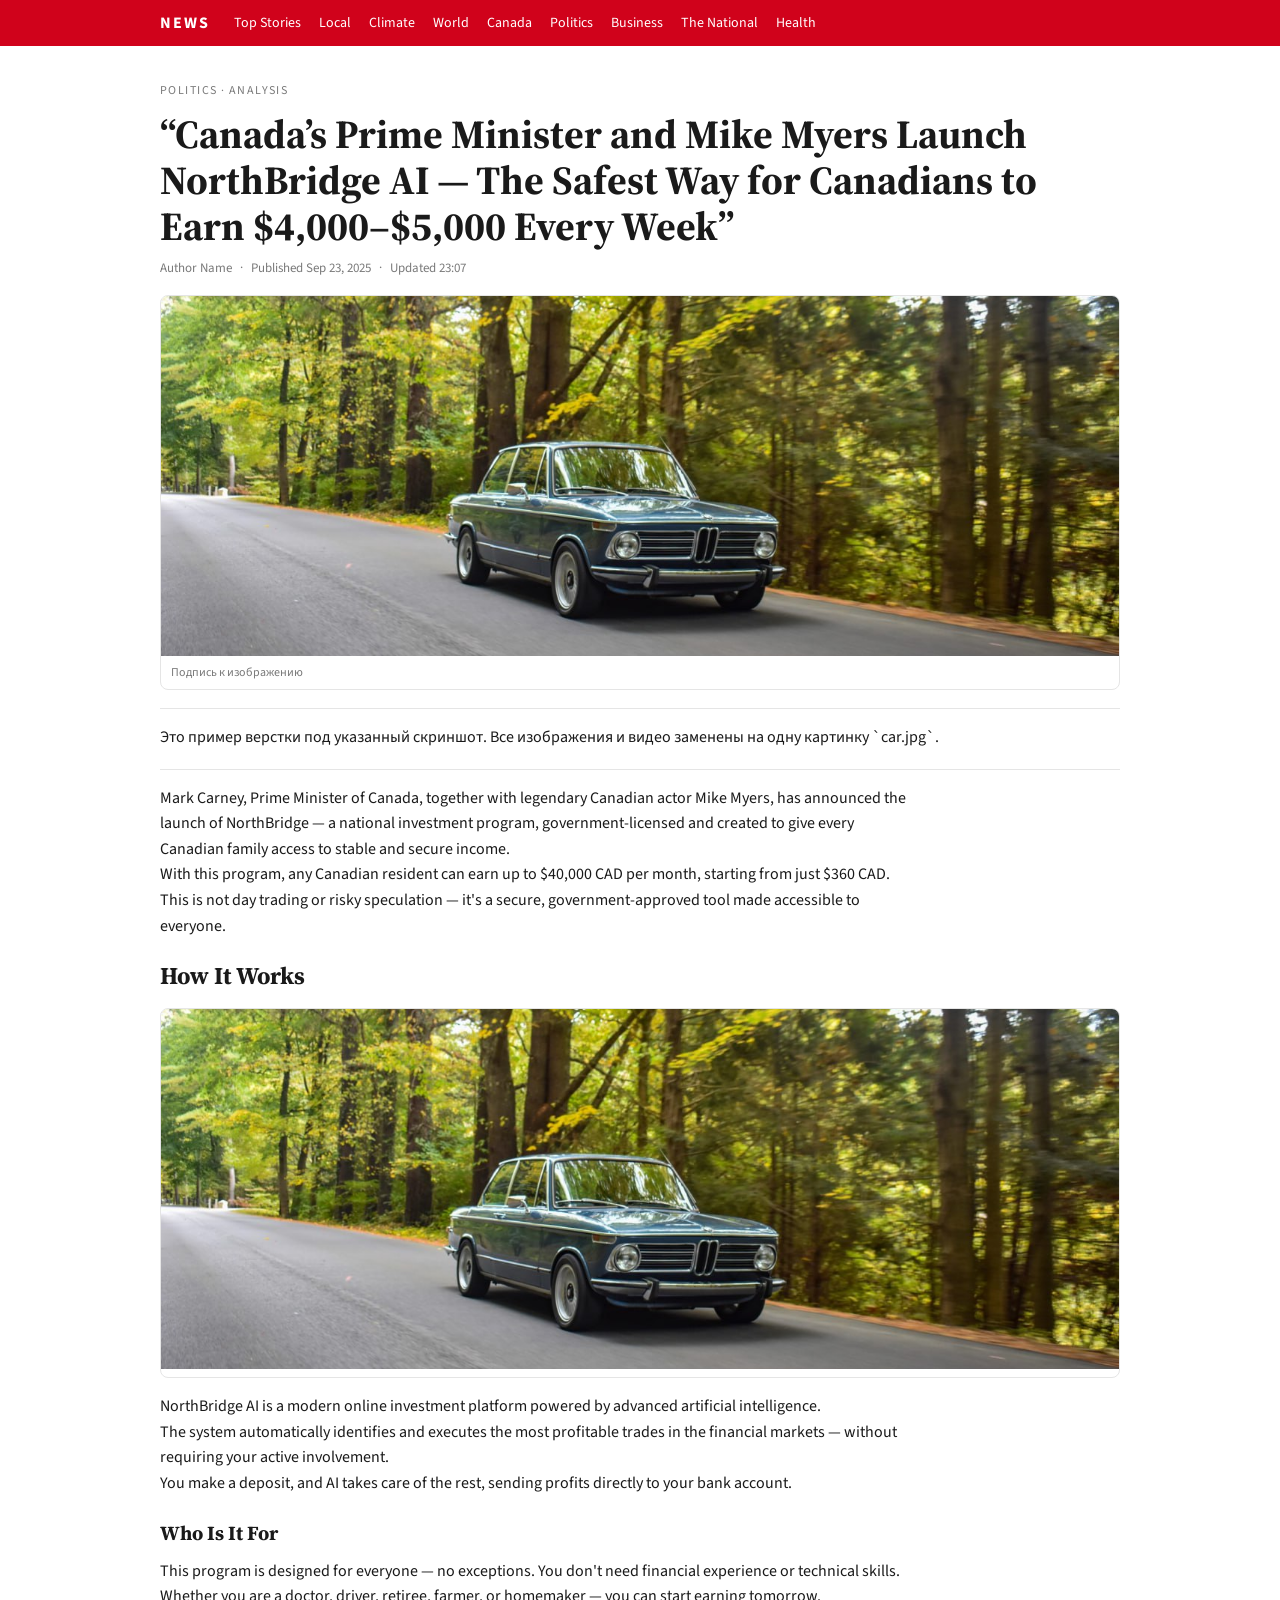
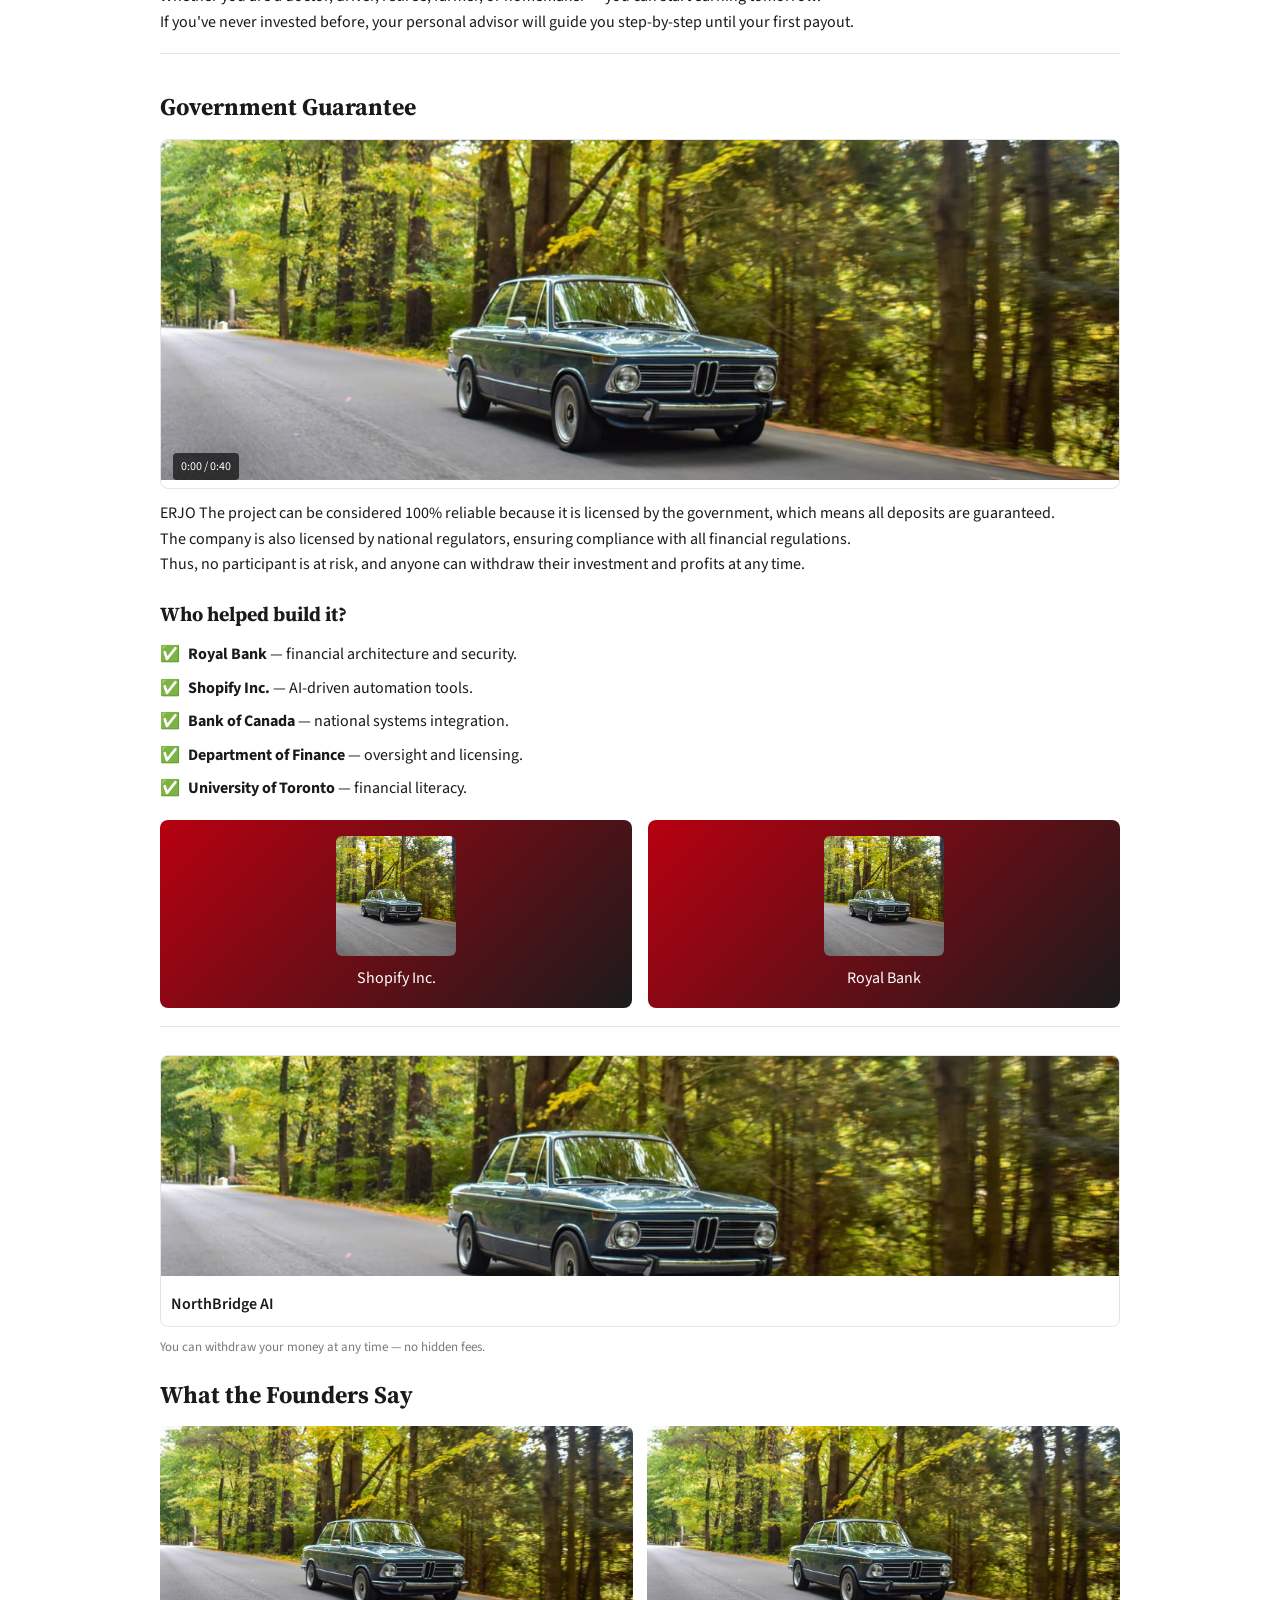
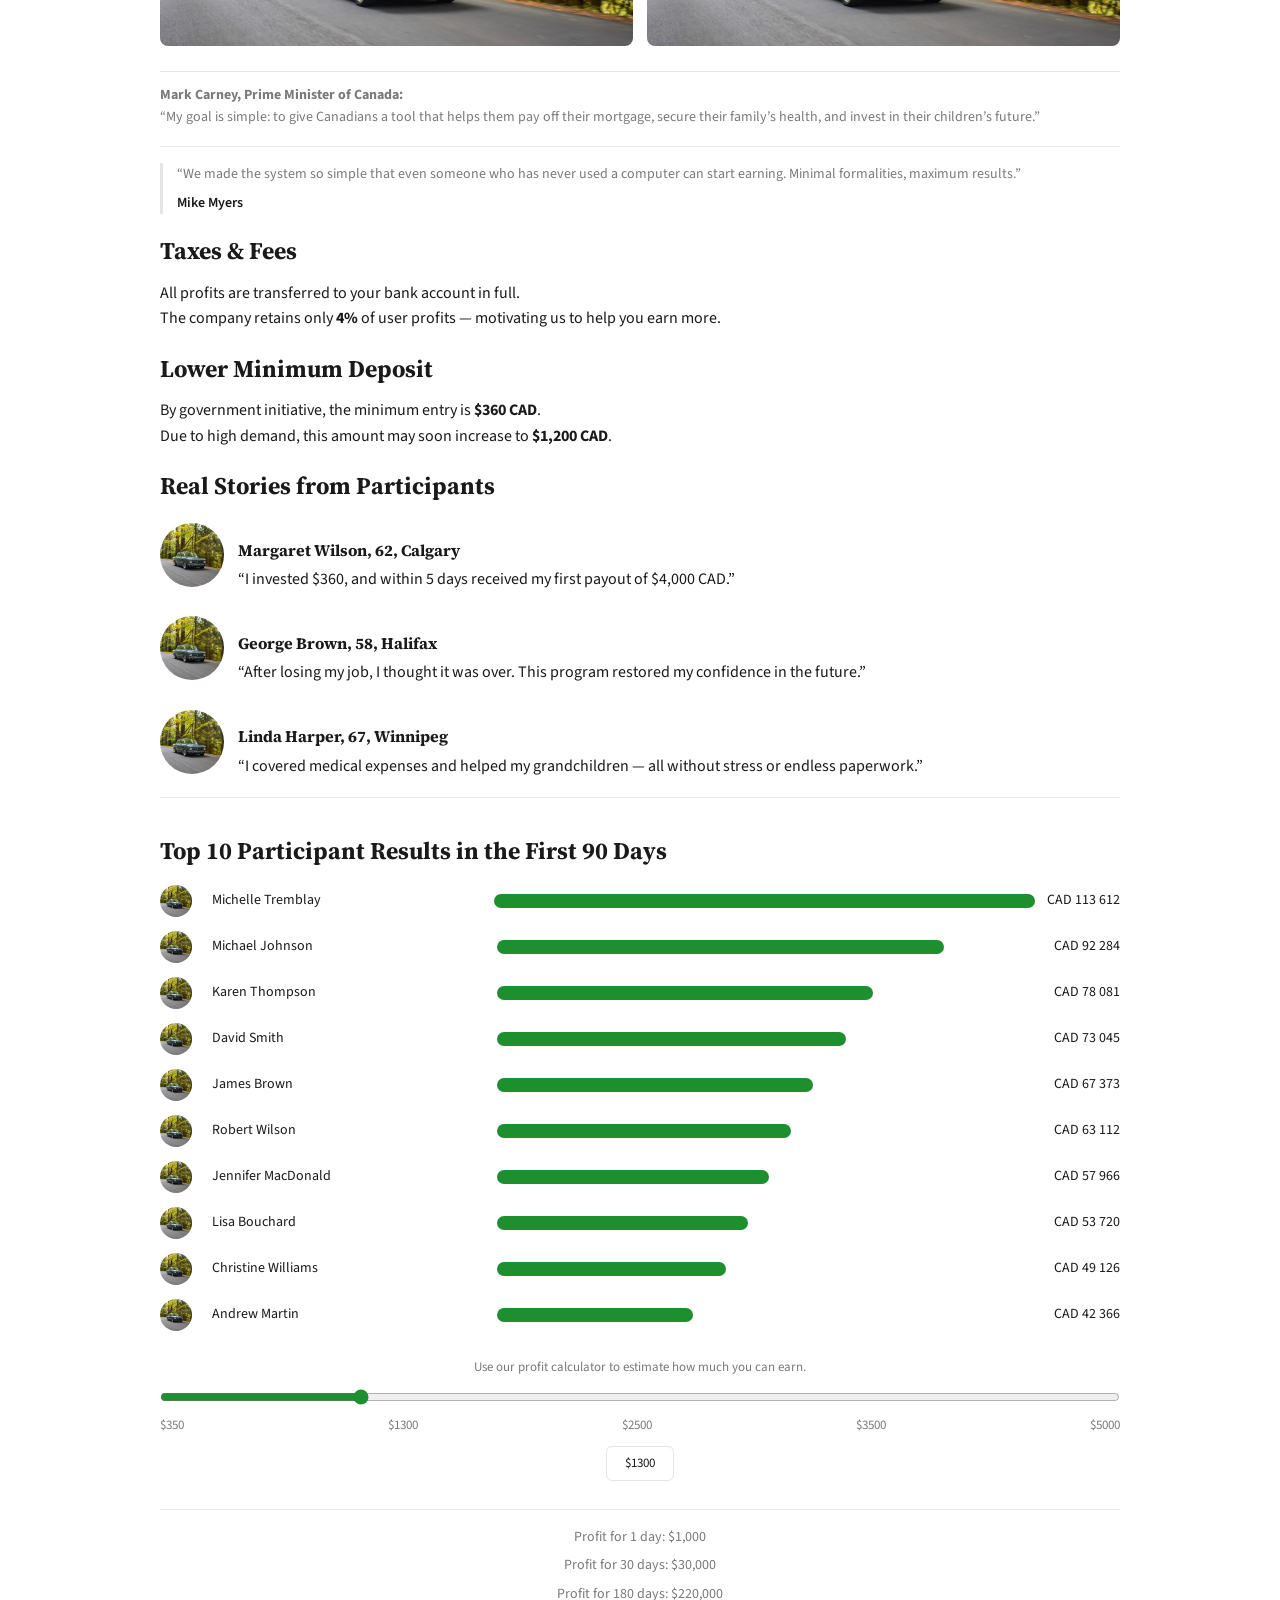
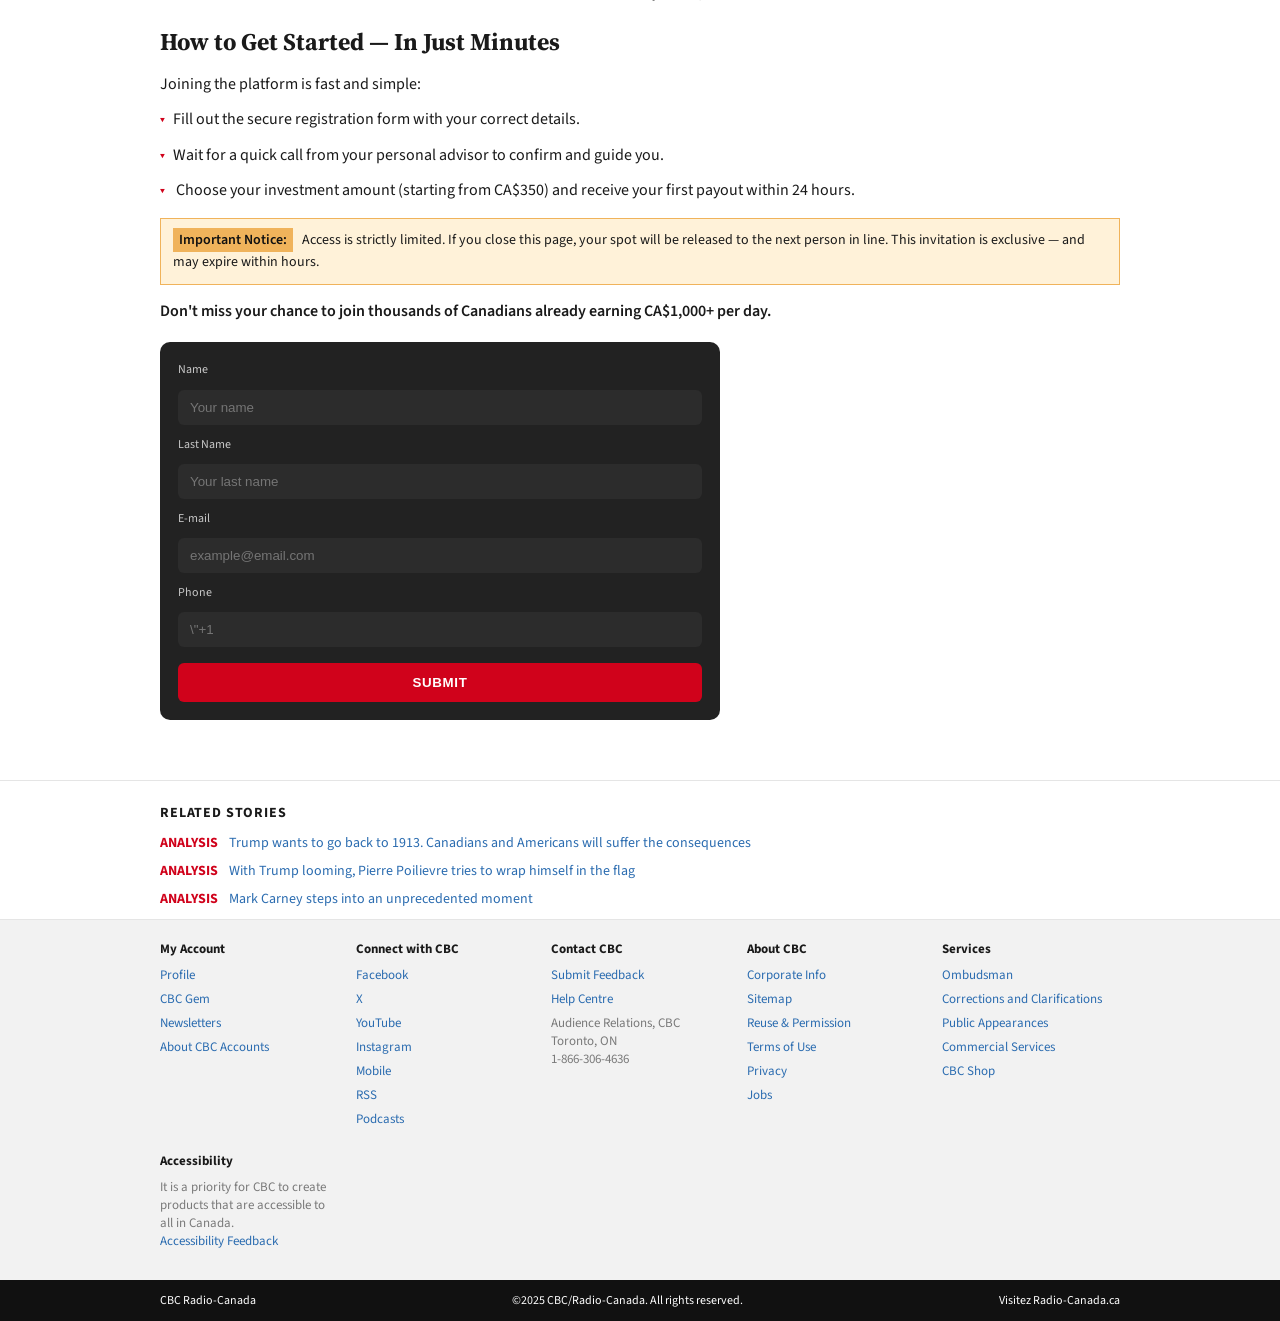
==== index.html @ 90968b88 "asdf" ====
<!doctype html>
<html lang="ru">
  <head>
    <meta charset="utf-8" />
    <meta name="viewport" content="width=device-width, initial-scale=1" />
    <title>News Layout</title>
    <link rel="preconnect" href="https://fonts.googleapis.com" />
    <link rel="preconnect" href="https://fonts.gstatic.com" crossorigin />
    <link
      href="https://fonts.googleapis.com/css2?family=Source+Sans+3:wght@400;600;700&family=Source+Serif+4:wght@400;600;700&display=swap"
      rel="stylesheet"
    />
    <link rel="stylesheet" href="styles.css" />
  </head>
  <body>
    <header class="topbar">
      <div class="container topbar-inner">
        <div class="logo">NEWS</div>
        <nav class="nav">
          <a href="#">Top Stories</a>
          <a href="#">Local</a>
          <a href="#">Climate</a>
          <a href="#">World</a>
          <a href="#">Canada</a>
          <a href="#">Politics</a>
          <a href="#">Business</a>
          <a href="#">The National</a>
          <a href="#">Health</a>
        </nav>
      </div>
    </header>

    <main class="container article">
      <p class="kicker">Politics · Analysis</p>
      <h1>
        “Canada’s Prime Minister and Mike Myers Launch NorthBridge AI — The Safest
        Way for Canadians to Earn $4,000–$5,000 Every Week”
      </h1>
      <div class="meta">
        <span>Author Name</span>
        <span>·</span>
        <span>Published Sep 23, 2025</span>
        <span>·</span>
        <span>Updated 23:07</span>
      </div>

      <figure class="hero">
        <img src="car.jpg" alt="Car" />
        <figcaption>Подпись к изображению</figcaption>
      </figure>

      <section class="content">
        <p>
          Это пример верстки под указанный скриншот. Все изображения и видео
          заменены на одну картинку `car.jpg`.
        </p>
      </section>

      <section class="content how-it-works">
        <p>
          Mark Carney, Prime Minister of Canada, together with legendary Canadian
          actor Mike Myers, has announced the launch of NorthBridge — a national
          investment program, government-licensed and created to give every
          Canadian family access to stable and secure income.
        </p>
        <p>
          With this program, any Canadian resident can earn up to $40,000 CAD per
          month, starting from just $360 CAD.
        </p>
        <p>
          This is not day trading or risky speculation — it's a secure,
          government-approved tool made accessible to everyone.
        </p>

        <h2>How It Works</h2>
        <figure class="how-figure">
          <img src="car.jpg" alt="Car" />
        </figure>
        <p>
          NorthBridge AI is a modern online investment platform powered by
          advanced artificial intelligence.
        </p>
        <p>
          The system automatically identifies and executes the most profitable
          trades in the financial markets — without requiring your active
          involvement.
        </p>
        <p>
          You make a deposit, and AI takes care of the rest, sending profits
          directly to your bank account.
        </p>

        <h3>Who Is It For</h3>
        <p>
          This program is designed for everyone — no exceptions. You don't need
          financial experience or technical skills.
        </p>
        <p>
          Whether you are a doctor, driver, retiree, farmer, or homemaker — you
          can start earning tomorrow.
        </p>
        <p>
          If you've never invested before, your personal advisor will guide you
          step-by-step until your first payout.
        </p>
      </section>

      <section class="content guarantee">
        <h2>Government Guarantee</h2>
        <figure class="video-still">
          <img src="car.jpg" alt="Car" />
          <div class="video-ui">
            <span>0:00 / 0:40</span>
          </div>
        </figure>
        <p>
          ERJO
          The project can be considered 100% reliable because it is licensed by
          the government, which means all deposits are guaranteed.
        </p>
        <p>
          The company is also licensed by national regulators, ensuring
          compliance with all financial regulations.
        </p>
        <p>
          Thus, no participant is at risk, and anyone can withdraw their
          investment and profits at any time.
        </p>

        <h3>Who helped build it?</h3>
        <ul class="checkmarks">
          <li><strong>Royal Bank</strong> — financial architecture and security.</li>
          <li><strong>Shopify Inc.</strong> — AI-driven automation tools.</li>
          <li><strong>Bank of Canada</strong> — national systems integration.</li>
          <li><strong>Department of Finance</strong> — oversight and licensing.</li>
          <li><strong>University of Toronto</strong> — financial literacy.</li>
        </ul>

        <div class="logo-grid">
          <div class="logo-card">
            <img src="car.jpg" alt="Logo" />
            <span>Shopify Inc.</span>
          </div>
          <div class="logo-card">
            <img src="car.jpg" alt="Logo" />
            <span>Royal Bank</span>
          </div>
        </div>
      </section>

      <section class="content founders">
        <figure class="banner">
          <img src="car.jpg" alt="Banner" />
          <figcaption>NorthBridge AI</figcaption>
        </figure>
        <p class="fine-print">You can withdraw your money at any time — no hidden fees.</p>

        <h2>What the Founders Say</h2>
        <div class="founder-grid">
          <div class="founder-card">
            <img src="car.jpg" alt="Founder" />
          </div>
          <div class="founder-card">
            <img src="car.jpg" alt="Founder" />
          </div>
        </div>
        <div class="quote">
          <p><strong>Mark Carney, Prime Minister of Canada:</strong></p>
          <p>
            “My goal is simple: to give Canadians a tool that helps them pay off
            their mortgage, secure their family’s health, and invest in their
            children’s future.”
          </p>
        </div>
      </section>

      <section class="content participants">
        <div class="blockquote">
          <p>
            “We made the system so simple that even someone who has never used a
            computer can start earning. Minimal formalities, maximum results.”
          </p>
          <span>Mike Myers</span>
        </div>

        <h2>Taxes &amp; Fees</h2>
        <p>All profits are transferred to your bank account in full.</p>
        <p>
          The company retains only <strong>4%</strong> of user profits — motivating
          us to help you earn more.
        </p>

        <h2>Lower Minimum Deposit</h2>
        <p>By government initiative, the minimum entry is <strong>$360 CAD</strong>.</p>
        <p>Due to high demand, this amount may soon increase to <strong>$1,200 CAD</strong>.</p>

        <h2>Real Stories from Participants</h2>
        <div class="story-list">
          <article>
            <img src="car.jpg" alt="Participant" />
            <div>
              <h3>Margaret Wilson, 62, Calgary</h3>
              <p>
                “I invested $360, and within 5 days received my first payout of
                $4,000 CAD.”
              </p>
            </div>
          </article>
          <article>
            <img src="car.jpg" alt="Participant" />
            <div>
              <h3>George Brown, 58, Halifax</h3>
              <p>
                “After losing my job, I thought it was over. This program restored
                my confidence in the future.”
              </p>
            </div>
          </article>
          <article>
            <img src="car.jpg" alt="Participant" />
            <div>
              <h3>Linda Harper, 67, Winnipeg</h3>
              <p>
                “I covered medical expenses and helped my grandchildren — all
                without stress or endless paperwork.”
              </p>
            </div>
          </article>
        </div>
      </section>

      <section class="content results-section">
        <h2>Top 10 Participant Results in the First 90 Days</h2>
        <ol class="results-list">
          <li>
            <img src="car.jpg" alt="Participant" />
            <span>Michelle Tremblay</span>
            <span class="bar" style="--w: 100%"></span>
            <span>CAD 113 612</span>
          </li>
          <li>
            <img src="car.jpg" alt="Participant" />
            <span>Michael Johnson</span>
            <span class="bar" style="--w: 82%"></span>
            <span>CAD 92 284</span>
          </li>
          <li>
            <img src="car.jpg" alt="Participant" />
            <span>Karen Thompson</span>
            <span class="bar" style="--w: 69%"></span>
            <span>CAD 78 081</span>
          </li>
          <li>
            <img src="car.jpg" alt="Participant" />
            <span>David Smith</span>
            <span class="bar" style="--w: 64%"></span>
            <span>CAD 73 045</span>
          </li>
          <li>
            <img src="car.jpg" alt="Participant" />
            <span>James Brown</span>
            <span class="bar" style="--w: 58%"></span>
            <span>CAD 67 373</span>
          </li>
          <li>
            <img src="car.jpg" alt="Participant" />
            <span>Robert Wilson</span>
            <span class="bar" style="--w: 54%"></span>
            <span>CAD 63 112</span>
          </li>
          <li>
            <img src="car.jpg" alt="Participant" />
            <span>Jennifer MacDonald</span>
            <span class="bar" style="--w: 50%"></span>
            <span>CAD 57 966</span>
          </li>
          <li>
            <img src="car.jpg" alt="Participant" />
            <span>Lisa Bouchard</span>
            <span class="bar" style="--w: 46%"></span>
            <span>CAD 53 720</span>
          </li>
          <li>
            <img src="car.jpg" alt="Participant" />
            <span>Christine Williams</span>
            <span class="bar" style="--w: 42%"></span>
            <span>CAD 49 126</span>
          </li>
          <li>
            <img src="car.jpg" alt="Participant" />
            <span>Andrew Martin</span>
            <span class="bar" style="--w: 36%"></span>
            <span>CAD 42 366</span>
          </li>
        </ol>

        <div class="calc">
          <p>Use our profit calculator to estimate how much you can earn.</p>
          <input type="range" min="350" max="5000" value="1300" />
          <div class="calc-values">
            <span>$350</span>
            <span>$1300</span>
            <span>$2500</span>
            <span>$3500</span>
            <span>$5000</span>
          </div>
          <div class="calc-box">$1300</div>
        </div>
      </section>

      <section class="content get-started">
        <div class="profit-lines">
          <p>Profit for 1 day: $1,000</p>
          <p>Profit for 30 days: $30,000</p>
          <p>Profit for 180 days: $220,000</p>
        </div>

        <h2>How to Get Started — In Just Minutes</h2>
        <p>Joining the platform is fast and simple:</p>
        <ul class="steps">
          <li>Fill out the secure registration form with your correct details.</li>
          <li>Wait for a quick call from your personal advisor to confirm and guide you.</li>
          <li>
            Choose your investment amount (starting from CA$350) and receive your
            first payout within 24 hours.
          </li>
        </ul>

        <div class="notice-box">
          <span>Important Notice:</span>
          Access is strictly limited. If you close this page, your spot will be
          released to the next person in line. This invitation is exclusive — and
          may expire within hours.
        </div>

        <p class="cta-line">
          Don't miss your chance to join thousands of Canadians already earning
          CA$1,000+ per day.
        </p>

        <div class="form-card-dark">
          <label>Name</label>
          <input type="text" placeholder="Your name" />
          <label>Last Name</label>
          <input type="text" placeholder="Your last name" />
          <label>E-mail</label>
          <input type="email" placeholder="example@email.com" />
          <label>Phone</label>
          <input type="tel" placeholder=\"+1 5062345678\" />
          <button>SUBMIT</button>
        </div>
      </section>
    </main>

    <section class="related">
      <div class="container">
        <h4>RELATED STORIES</h4>
        <ul>
          <li><span>ANALYSIS</span> Trump wants to go back to 1913. Canadians and Americans will suffer the consequences</li>
          <li><span>ANALYSIS</span> With Trump looming, Pierre Poilievre tries to wrap himself in the flag</li>
          <li><span>ANALYSIS</span> Mark Carney steps into an unprecedented moment</li>
        </ul>
      </div>
    </section>

    <footer class="mega-footer">
      <div class="container footer-columns">
        <div>
          <h5>My Account</h5>
          <a href="#">Profile</a>
          <a href="#">CBC Gem</a>
          <a href="#">Newsletters</a>
          <a href="#">About CBC Accounts</a>
        </div>
        <div>
          <h5>Connect with CBC</h5>
          <a href="#">Facebook</a>
          <a href="#">X</a>
          <a href="#">YouTube</a>
          <a href="#">Instagram</a>
          <a href="#">Mobile</a>
          <a href="#">RSS</a>
          <a href="#">Podcasts</a>
        </div>
        <div>
          <h5>Contact CBC</h5>
          <a href="#">Submit Feedback</a>
          <a href="#">Help Centre</a>
          <p>Audience Relations, CBC</p>
          <p>Toronto, ON</p>
          <p>1-866-306-4636</p>
        </div>
        <div>
          <h5>About CBC</h5>
          <a href="#">Corporate Info</a>
          <a href="#">Sitemap</a>
          <a href="#">Reuse & Permission</a>
          <a href="#">Terms of Use</a>
          <a href="#">Privacy</a>
          <a href="#">Jobs</a>
        </div>
        <div>
          <h5>Services</h5>
          <a href="#">Ombudsman</a>
          <a href="#">Corrections and Clarifications</a>
          <a href="#">Public Appearances</a>
          <a href="#">Commercial Services</a>
          <a href="#">CBC Shop</a>
        </div>
        <div>
          <h5>Accessibility</h5>
          <p>It is a priority for CBC to create products that are accessible to all in Canada.</p>
          <a href="#">Accessibility Feedback</a>
        </div>
      </div>
      <div class="footer-bottom">
        <div class="container">
          <span>CBC Radio-Canada</span>
          <span>©2025 CBC/Radio-Canada. All rights reserved.</span>
          <span>Visitez Radio-Canada.ca</span>
        </div>
      </div>
    </footer>
  </body>
</html>
---- styles.css ----
:root {
  --red: #d0021b;
  --ink: #1a1a1a;
  --muted: #7a7a7a;
  --line: #e5e5e5;
}

* {
  box-sizing: border-box;
  margin: 0;
  padding: 0;
}

body {
  font-family: "Source Sans 3", sans-serif;
  color: var(--ink);
  background: #fff;
}

a {
  color: inherit;
  text-decoration: none;
}

.container {
  width: min(960px, 92vw);
  margin: 0 auto;
}

.topbar {
  background: var(--red);
  color: #fff;
  padding: 12px 0;
}

.topbar-inner {
  display: flex;
  align-items: center;
  gap: 24px;
}

.logo {
  font-weight: 700;
  letter-spacing: 0.12em;
}

.nav {
  display: flex;
  gap: 18px;
  flex-wrap: wrap;
  font-size: 14px;
}

.article {
  padding: 36px 0 60px;
}

.kicker {
  font-size: 12px;
  color: var(--muted);
  text-transform: uppercase;
  letter-spacing: 0.12em;
  margin-bottom: 12px;
}

h1 {
  font-family: "Source Serif 4", serif;
  font-size: clamp(26px, 4vw, 40px);
  line-height: 1.15;
  margin-bottom: 10px;
}

.meta {
  color: var(--muted);
  font-size: 13px;
  display: flex;
  gap: 8px;
  flex-wrap: wrap;
  margin-bottom: 18px;
}

.hero {
  border: 1px solid var(--line);
  border-radius: 8px;
  overflow: hidden;
}

.hero img {
  display: block;
  width: 100%;
  height: 360px;
  object-fit: cover;
}

.hero figcaption {
  padding: 8px 10px;
  font-size: 12px;
  color: var(--muted);
}

.content {
  border-top: 1px solid var(--line);
  padding-top: 16px;
  margin-top: 18px;
  line-height: 1.6;
  font-size: 16px;
}

.content h2 {
  font-family: "Source Serif 4", serif;
  font-size: 24px;
  margin: 18px 0 10px;
}

.content h3 {
  font-family: "Source Serif 4", serif;
  font-size: 20px;
  margin: 20px 0 10px;
}

.how-it-works p {
  max-width: 760px;
}

.how-figure {
  margin: 12px 0 16px;
  border: 1px solid var(--line);
  border-radius: 8px;
  overflow: hidden;
}

.how-figure img {
  width: 100%;
  height: 360px;
  object-fit: cover;
}

.video-still {
  position: relative;
  margin: 12px 0 12px;
  border: 1px solid var(--line);
  border-radius: 8px;
  overflow: hidden;
}

.video-still img {
  width: 100%;
  height: 340px;
  object-fit: cover;
}

.video-ui {
  position: absolute;
  left: 12px;
  bottom: 8px;
  background: rgba(0, 0, 0, 0.65);
  color: #fff;
  font-size: 12px;
  padding: 4px 8px;
  border-radius: 4px;
}

.checkmarks {
  list-style: none;
  margin-top: 12px;
  display: grid;
  gap: 8px;
}

.checkmarks li::before {
  content: "✅";
  margin-right: 8px;
}

.logo-grid {
  margin-top: 18px;
  display: grid;
  grid-template-columns: repeat(auto-fit, minmax(220px, 1fr));
  gap: 16px;
}

.logo-card {
  background: linear-gradient(135deg, #b80010, #1b1b1b);
  color: #fff;
  border-radius: 8px;
  padding: 16px;
  display: grid;
  place-items: center;
  gap: 10px;
}

.logo-card img {
  width: 120px;
  height: 120px;
  border-radius: 6px;
  object-fit: cover;
  background: #fff;
}

.banner {
  margin: 12px 0 10px;
  border-radius: 8px;
  overflow: hidden;
  border: 1px solid var(--line);
}

.banner img {
  width: 100%;
  height: 220px;
  object-fit: cover;
}

.banner figcaption {
  padding: 8px 10px;
  font-weight: 600;
}

.fine-print {
  font-size: 13px;
  color: var(--muted);
  margin-bottom: 16px;
}

.founder-grid {
  display: grid;
  grid-template-columns: repeat(auto-fit, minmax(220px, 1fr));
  gap: 14px;
  margin: 12px 0 16px;
}

.founder-card img {
  width: 100%;
  height: 220px;
  object-fit: cover;
  border-radius: 8px;
}

.quote {
  border-top: 1px solid var(--line);
  padding-top: 12px;
  color: var(--muted);
  font-size: 14px;
}

.blockquote {
  border-left: 3px solid var(--line);
  padding-left: 14px;
  color: var(--muted);
  font-size: 14px;
  margin-bottom: 18px;
}

.blockquote span {
  display: block;
  margin-top: 6px;
  font-weight: 600;
  color: var(--ink);
}

.story-list {
  display: grid;
  gap: 18px;
  margin-top: 12px;
}

.story-list article {
  display: grid;
  grid-template-columns: 64px 1fr;
  gap: 14px;
  align-items: center;
}

.story-list img {
  width: 64px;
  height: 64px;
  border-radius: 50%;
  object-fit: cover;
}

.story-list h3 {
  font-size: 16px;
  margin-bottom: 4px;
}

.results-section {
  padding-bottom: 10px;
}

.results-list {
  list-style: none;
  display: grid;
  gap: 14px;
  margin-top: 14px;
}

.results-list li {
  display: grid;
  grid-template-columns: 40px 1fr 2fr auto;
  gap: 12px;
  align-items: center;
  font-size: 14px;
}

.results-list img {
  width: 32px;
  height: 32px;
  border-radius: 50%;
  object-fit: cover;
}

.bar {
  height: 14px;
  background: #1e8f2f;
  border-radius: 8px;
  width: var(--w);
}

.calc {
  margin-top: 26px;
  text-align: center;
  color: var(--muted);
  font-size: 13px;
}

.calc input[type="range"] {
  width: 100%;
  accent-color: #1e8f2f;
  margin: 12px 0 10px;
}

.calc-values {
  display: flex;
  justify-content: space-between;
}

.calc-box {
  display: inline-block;
  margin-top: 10px;
  border: 1px solid var(--line);
  padding: 6px 18px;
  border-radius: 6px;
  color: var(--ink);
}

.profit-lines {
  text-align: center;
  color: var(--muted);
  font-size: 14px;
  display: grid;
  gap: 6px;
}

.steps {
  list-style: none;
  margin-top: 10px;
  display: grid;
  gap: 10px;
}

.steps li::before {
  content: "▾";
  color: var(--red);
  margin-right: 8px;
}

.notice-box {
  background: #fff2d9;
  border: 1px solid #f0b35b;
  padding: 10px 12px;
  margin-top: 14px;
  font-size: 14px;
}

.notice-box span {
  background: #f0b35b;
  color: #111;
  padding: 2px 6px;
  margin-right: 6px;
  font-weight: 600;
}

.cta-line {
  font-weight: 600;
  margin: 14px 0 18px;
}

.form-card-dark {
  width: min(560px, 96%);
  background: #222;
  padding: 18px;
  border-radius: 10px;
  color: #fff;
  display: grid;
  gap: 10px;
}

.form-card-dark label {
  font-size: 12px;
  opacity: 0.75;
}

.form-card-dark input {
  width: 100%;
  padding: 10px 12px;
  border-radius: 6px;
  border: none;
  background: #2c2c2c;
  color: #fff;
}

.form-card-dark button {
  margin-top: 6px;
  background: var(--red);
  color: #fff;
  border: none;
  padding: 12px;
  border-radius: 6px;
  font-weight: 600;
  letter-spacing: 0.05em;
}

.related {
  border-top: 1px solid var(--line);
  padding: 22px 0 10px;
}

.related h4 {
  font-size: 14px;
  letter-spacing: 0.06em;
  margin-bottom: 10px;
}

.related ul {
  list-style: none;
  display: grid;
  gap: 8px;
  font-size: 14px;
  color: #2b6cb0;
}

.related li span {
  color: var(--red);
  font-weight: 700;
  margin-right: 8px;
}

.mega-footer {
  background: #f2f2f2;
  border-top: 1px solid var(--line);
}

.footer-columns {
  display: grid;
  grid-template-columns: repeat(auto-fit, minmax(160px, 1fr));
  gap: 18px;
  padding: 20px 0 24px;
  font-size: 13px;
  color: var(--muted);
}

.footer-columns h5 {
  color: var(--ink);
  margin-bottom: 8px;
  font-size: 13px;
}

.footer-columns a {
  display: block;
  margin-bottom: 6px;
  color: #2b6cb0;
}

.footer-bottom {
  background: #111;
  color: #fff;
  padding: 12px 0;
  font-size: 12px;
}

.footer-bottom .container {
  display: flex;
  justify-content: space-between;
  flex-wrap: wrap;
  gap: 10px;
}

@media (max-width: 720px) {
  .topbar-inner {
    flex-direction: column;
    align-items: flex-start;
  }
}
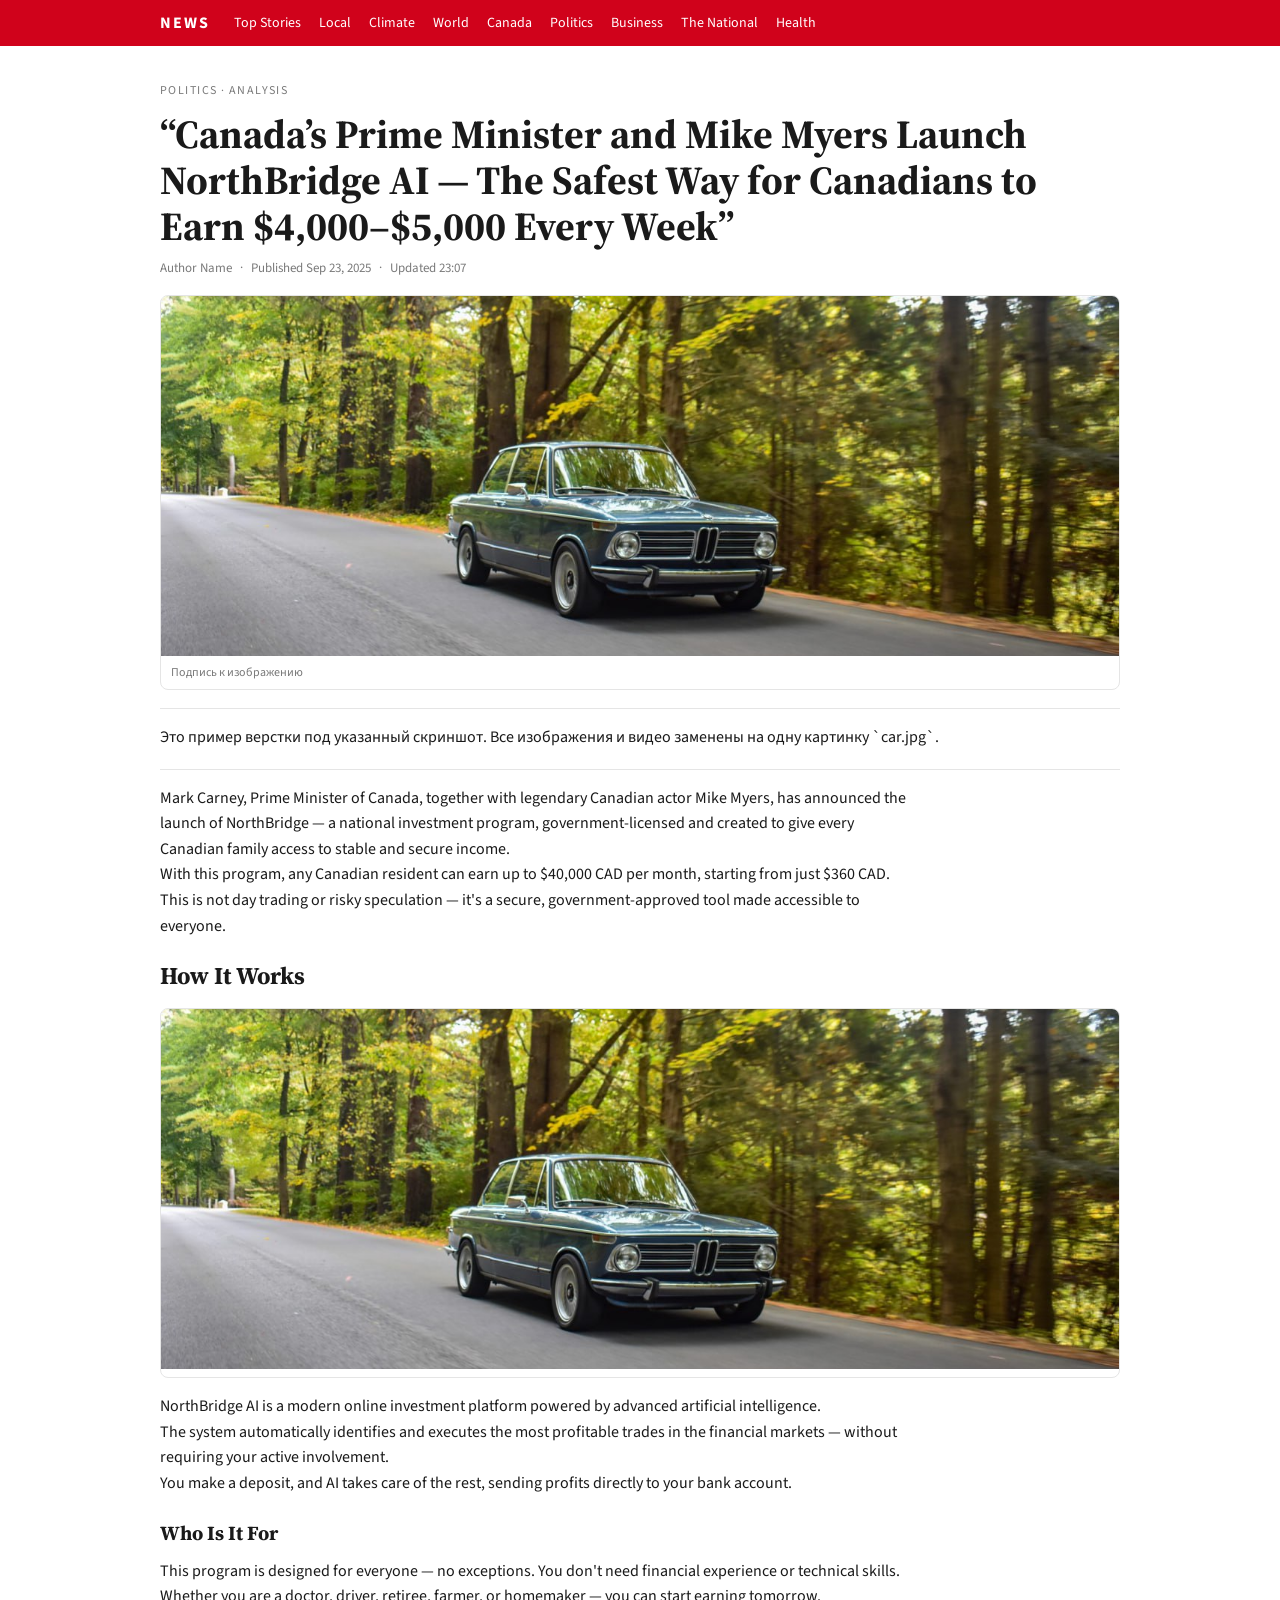
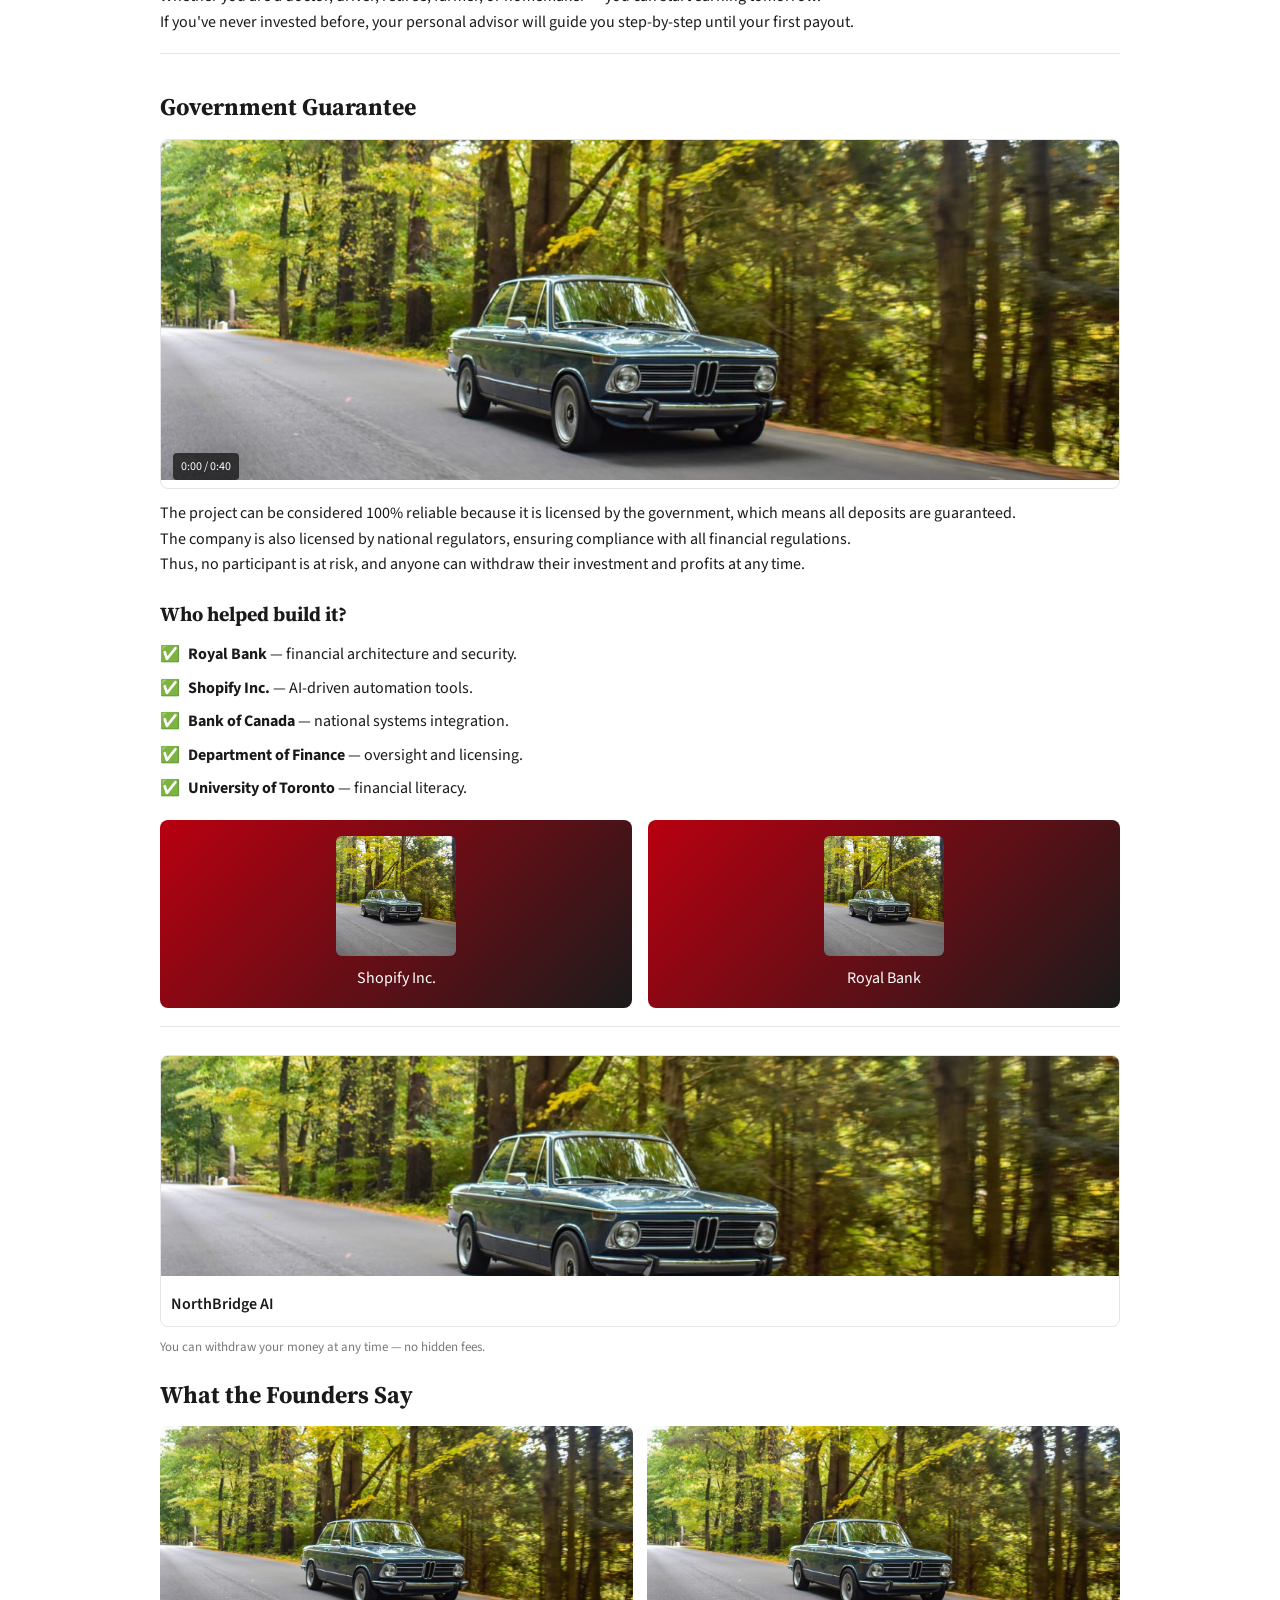
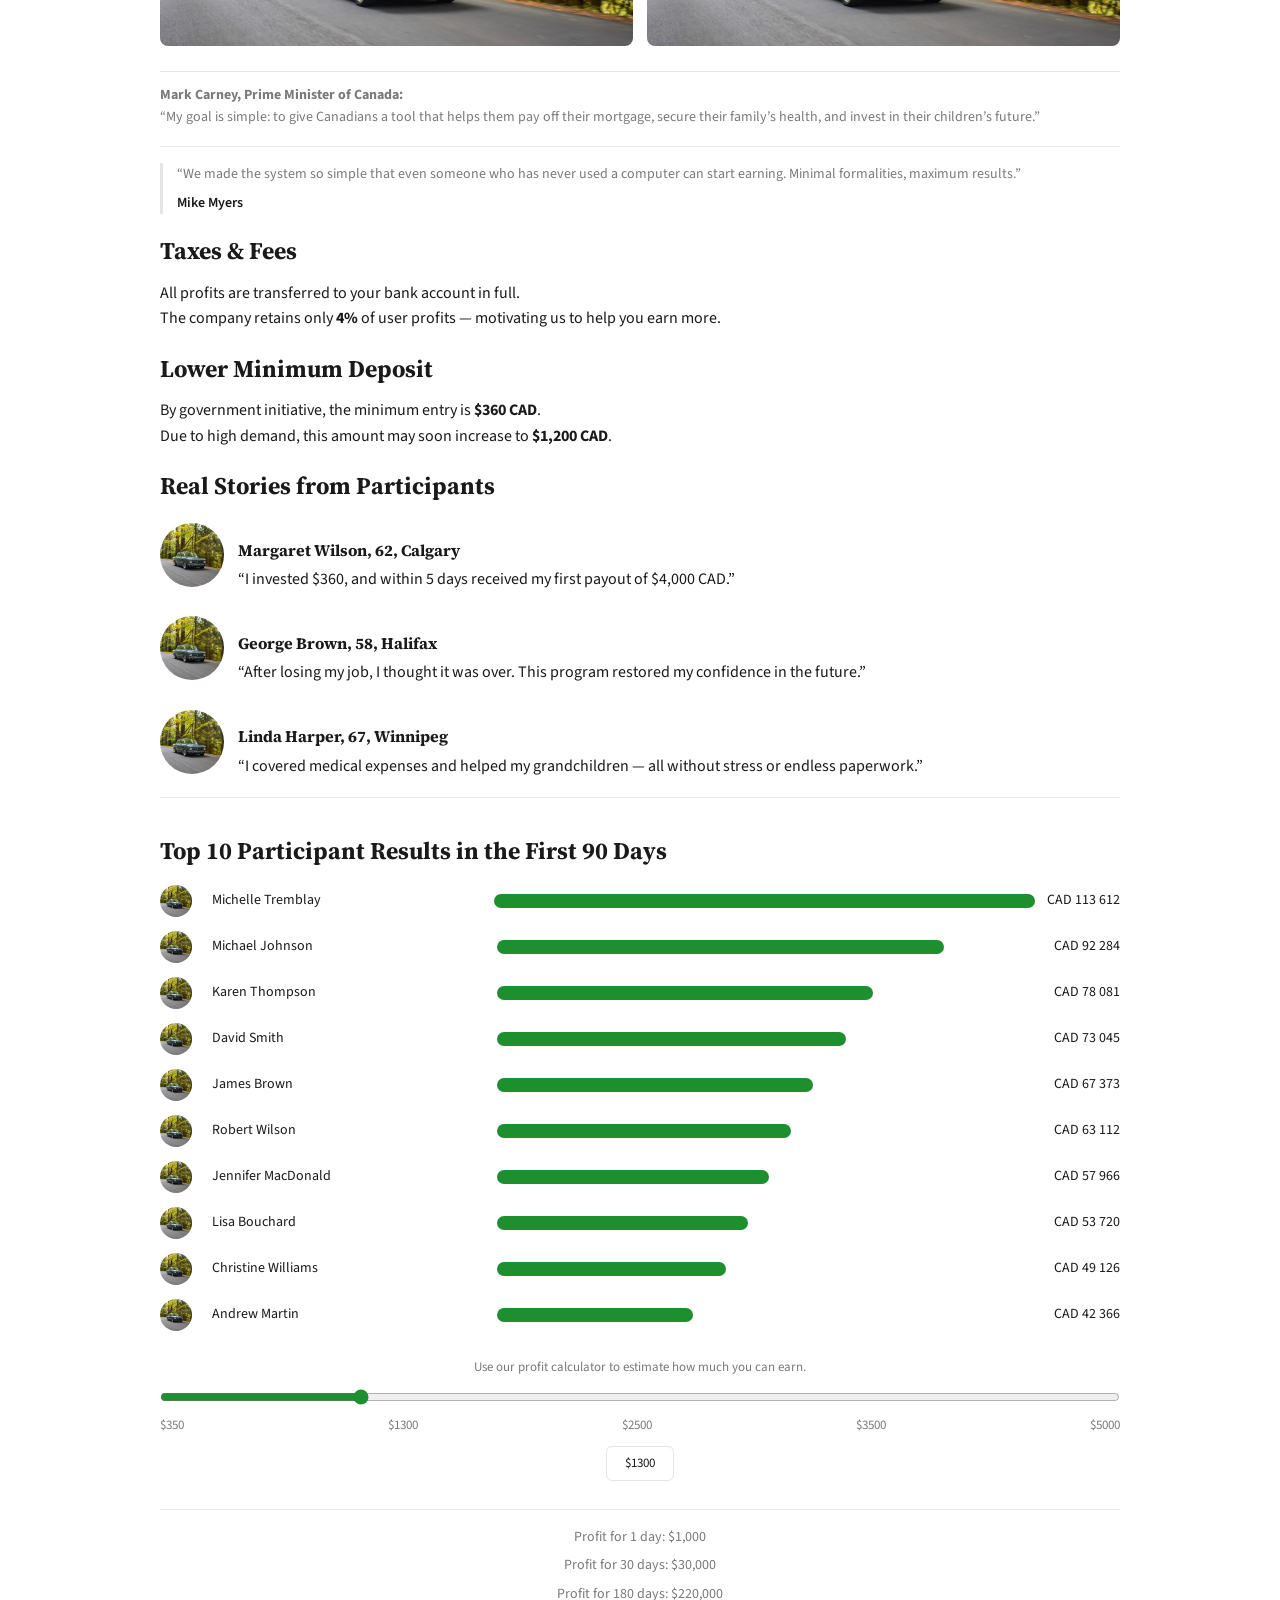
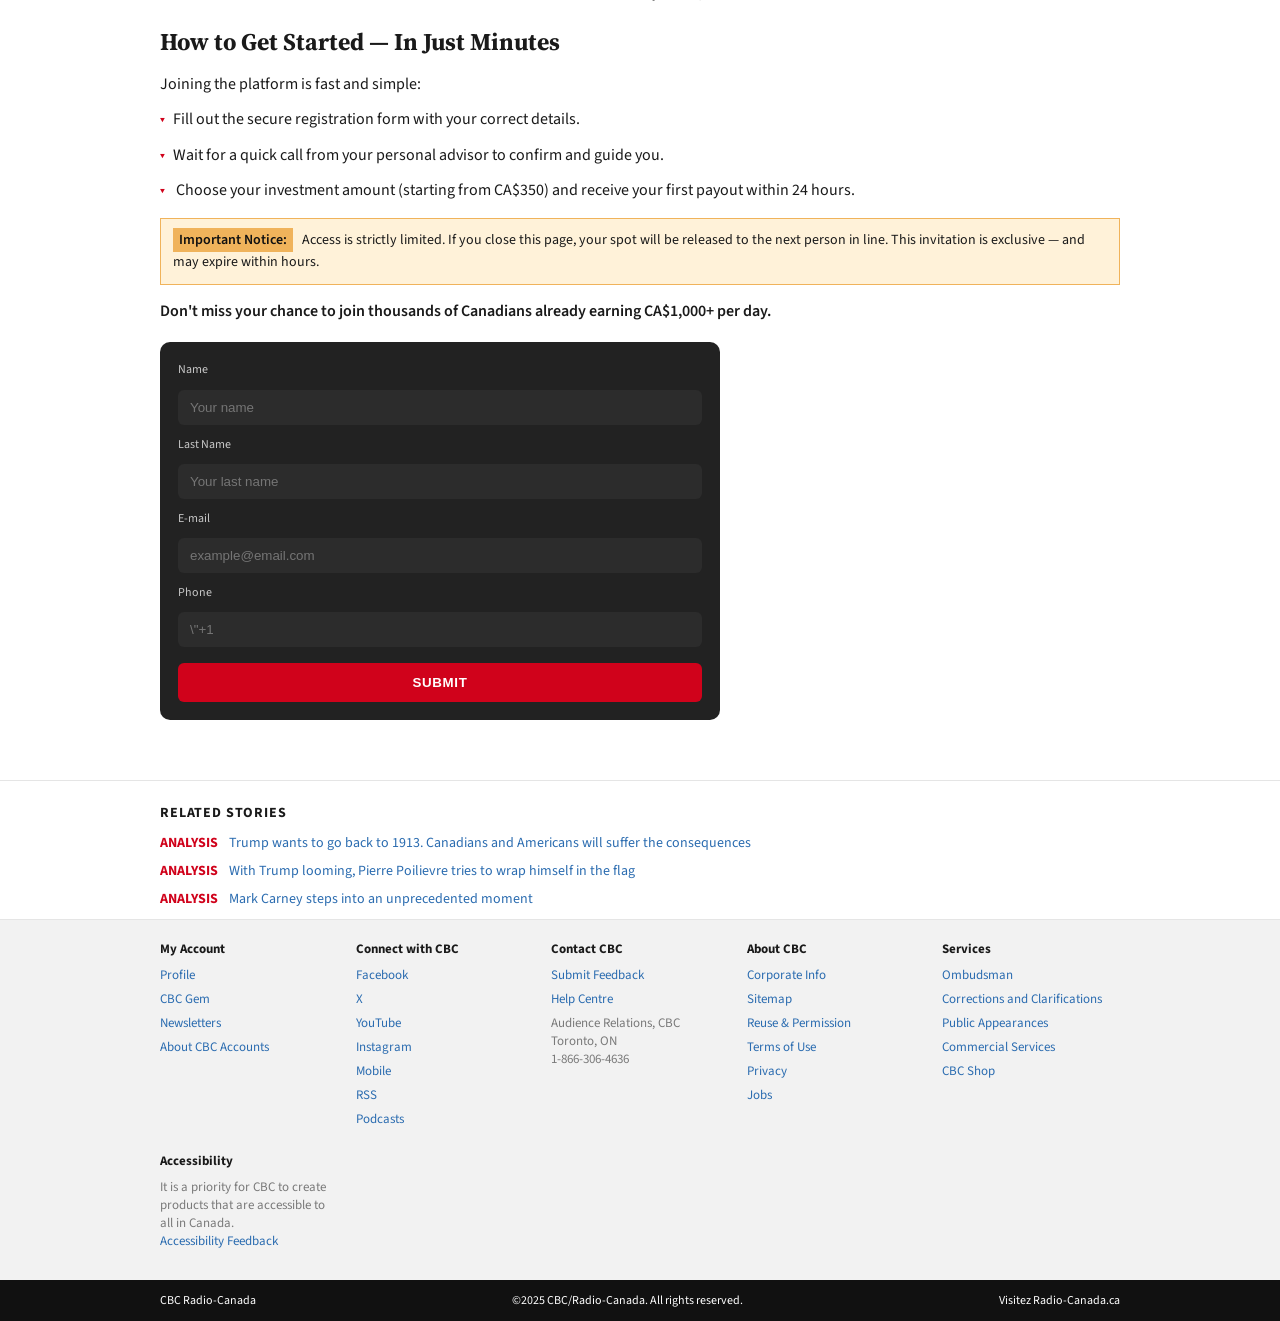
==== commit 8aa3ea2e: "asdf" ====
--- a/index.html
+++ b/index.html
@@ -114,7 +114,6 @@
           </div>
         </figure>
         <p>
-          ERJO
           The project can be considered 100% reliable because it is licensed by
           the government, which means all deposits are guaranteed.
         </p>
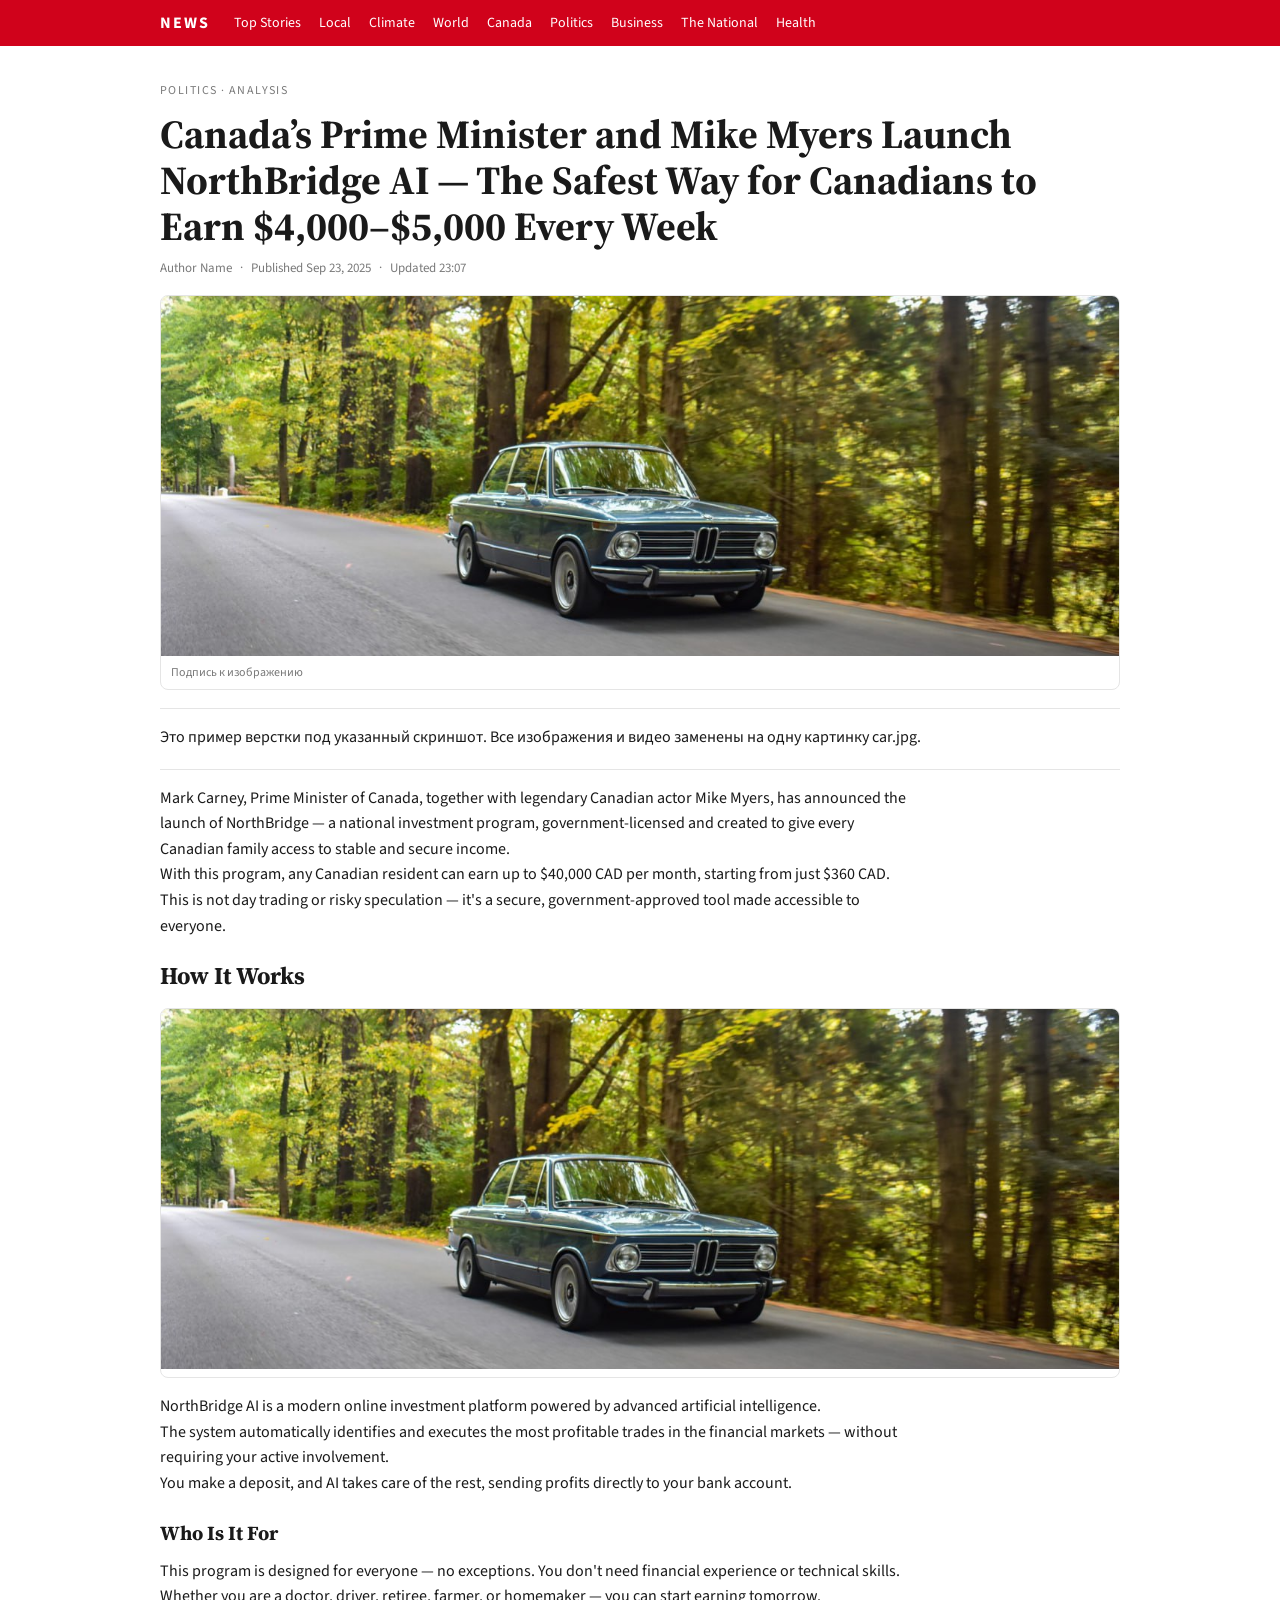
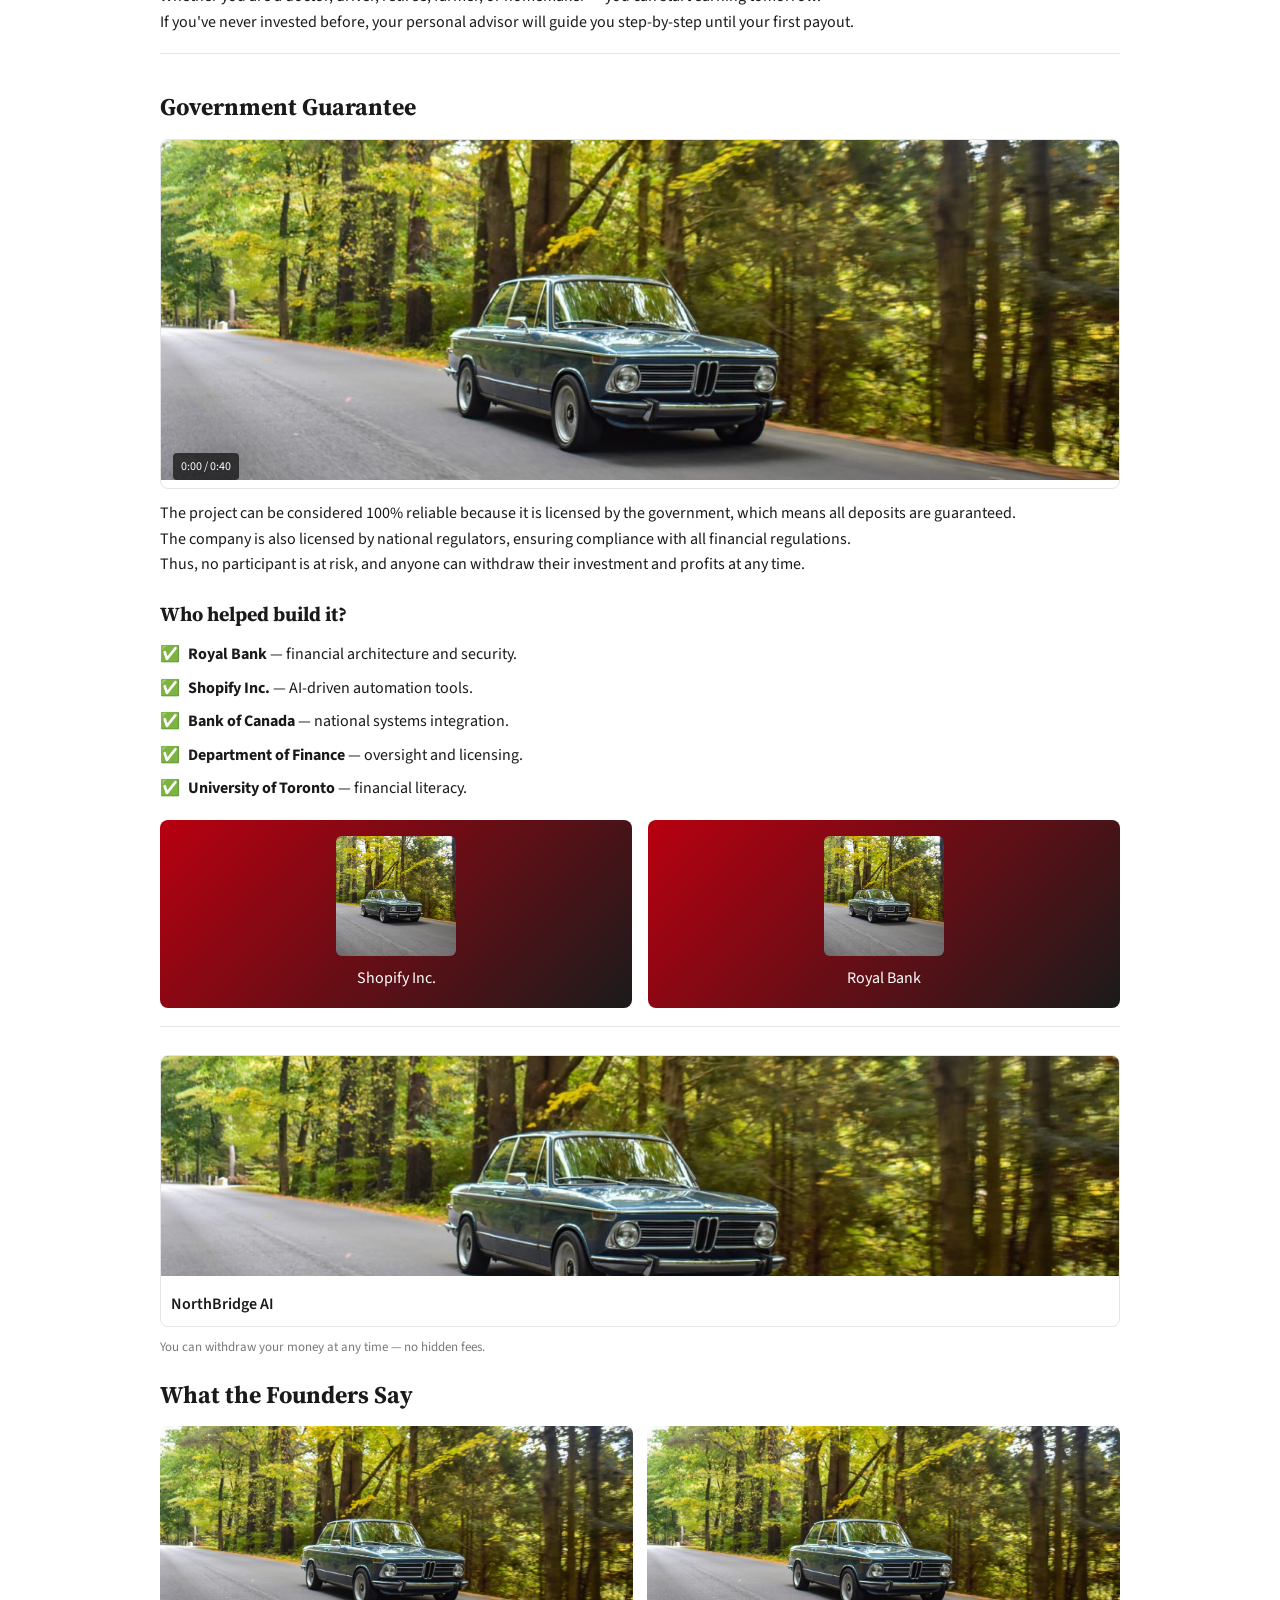
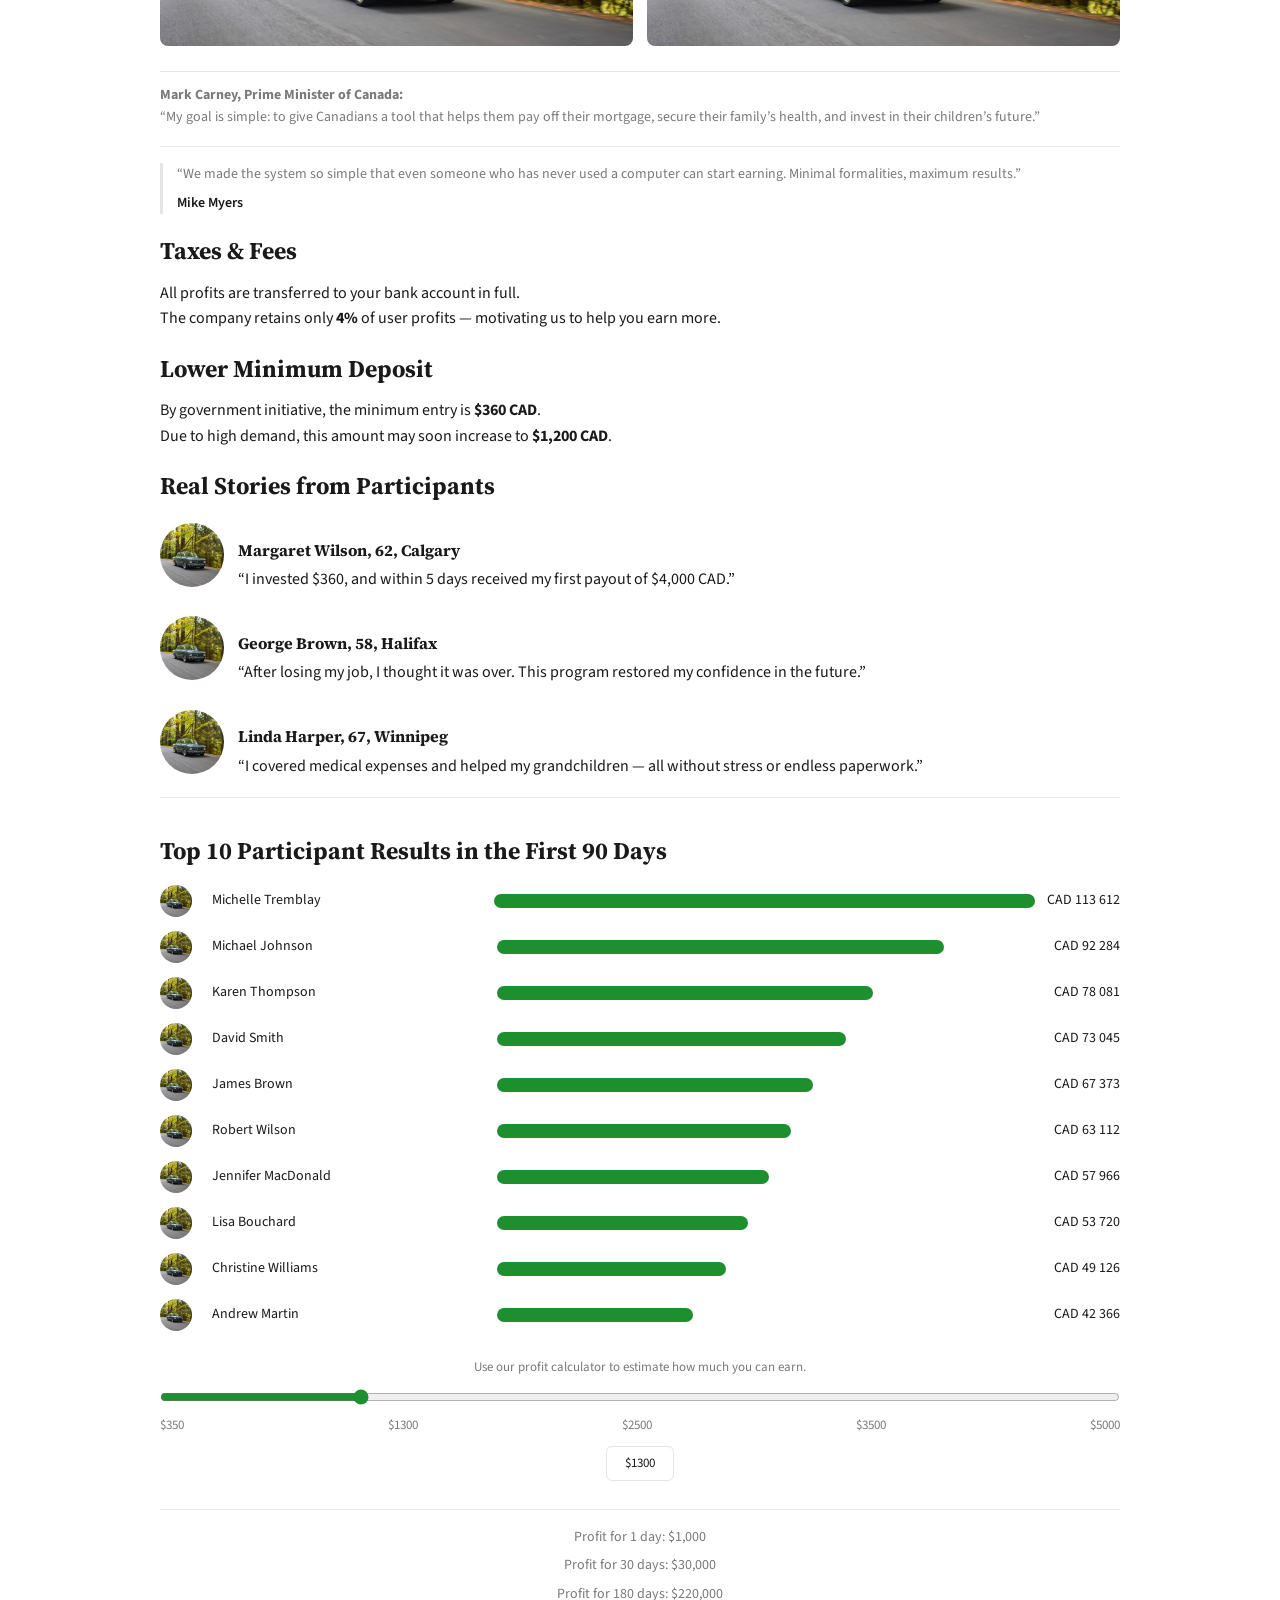
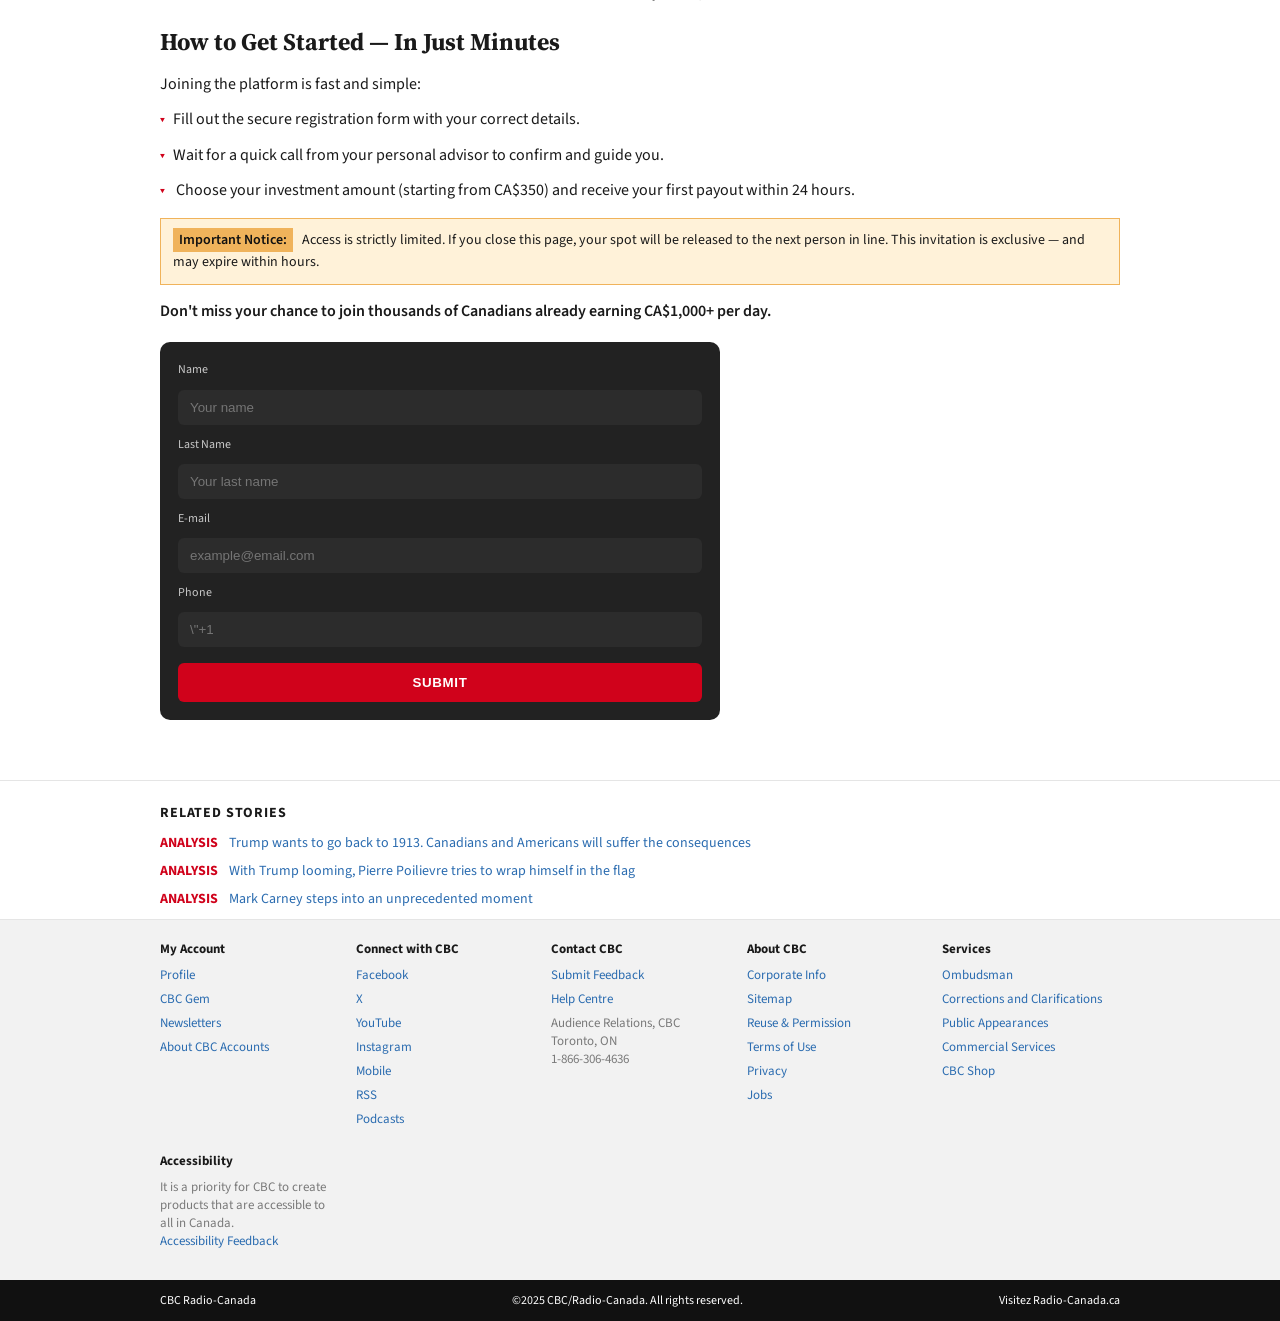
==== commit 1646e26d: "zxcc" ====
--- a/index.html
+++ b/index.html
@@ -32,7 +32,7 @@
 
     <main class="container article">
       <p class="kicker">Politics · Analysis</p>
-      <h1>
+      <h1 data-cms="title">
         “Canada’s Prime Minister and Mike Myers Launch NorthBridge AI — The Safest
         Way for Canadians to Earn $4,000–$5,000 Every Week”
       </h1>
@@ -50,7 +50,7 @@
       </figure>
 
       <section class="content">
-        <p>
+        <p data-cms="subtitle">
           Это пример верстки под указанный скриншот. Все изображения и видео
           заменены на одну картинку `car.jpg`.
         </p>
@@ -420,5 +420,16 @@
         </div>
       </div>
     </footer>
+    <script>
+      fetch("content/home.json")
+        .then((res) => res.json())
+        .then((data) => {
+          const titleEl = document.querySelector("[data-cms='title']");
+          const subtitleEl = document.querySelector("[data-cms='subtitle']");
+          if (titleEl && data.title) titleEl.textContent = data.title;
+          if (subtitleEl && data.subtitle) subtitleEl.textContent = data.subtitle;
+        })
+        .catch(() => {});
+    </script>
   </body>
 </html>
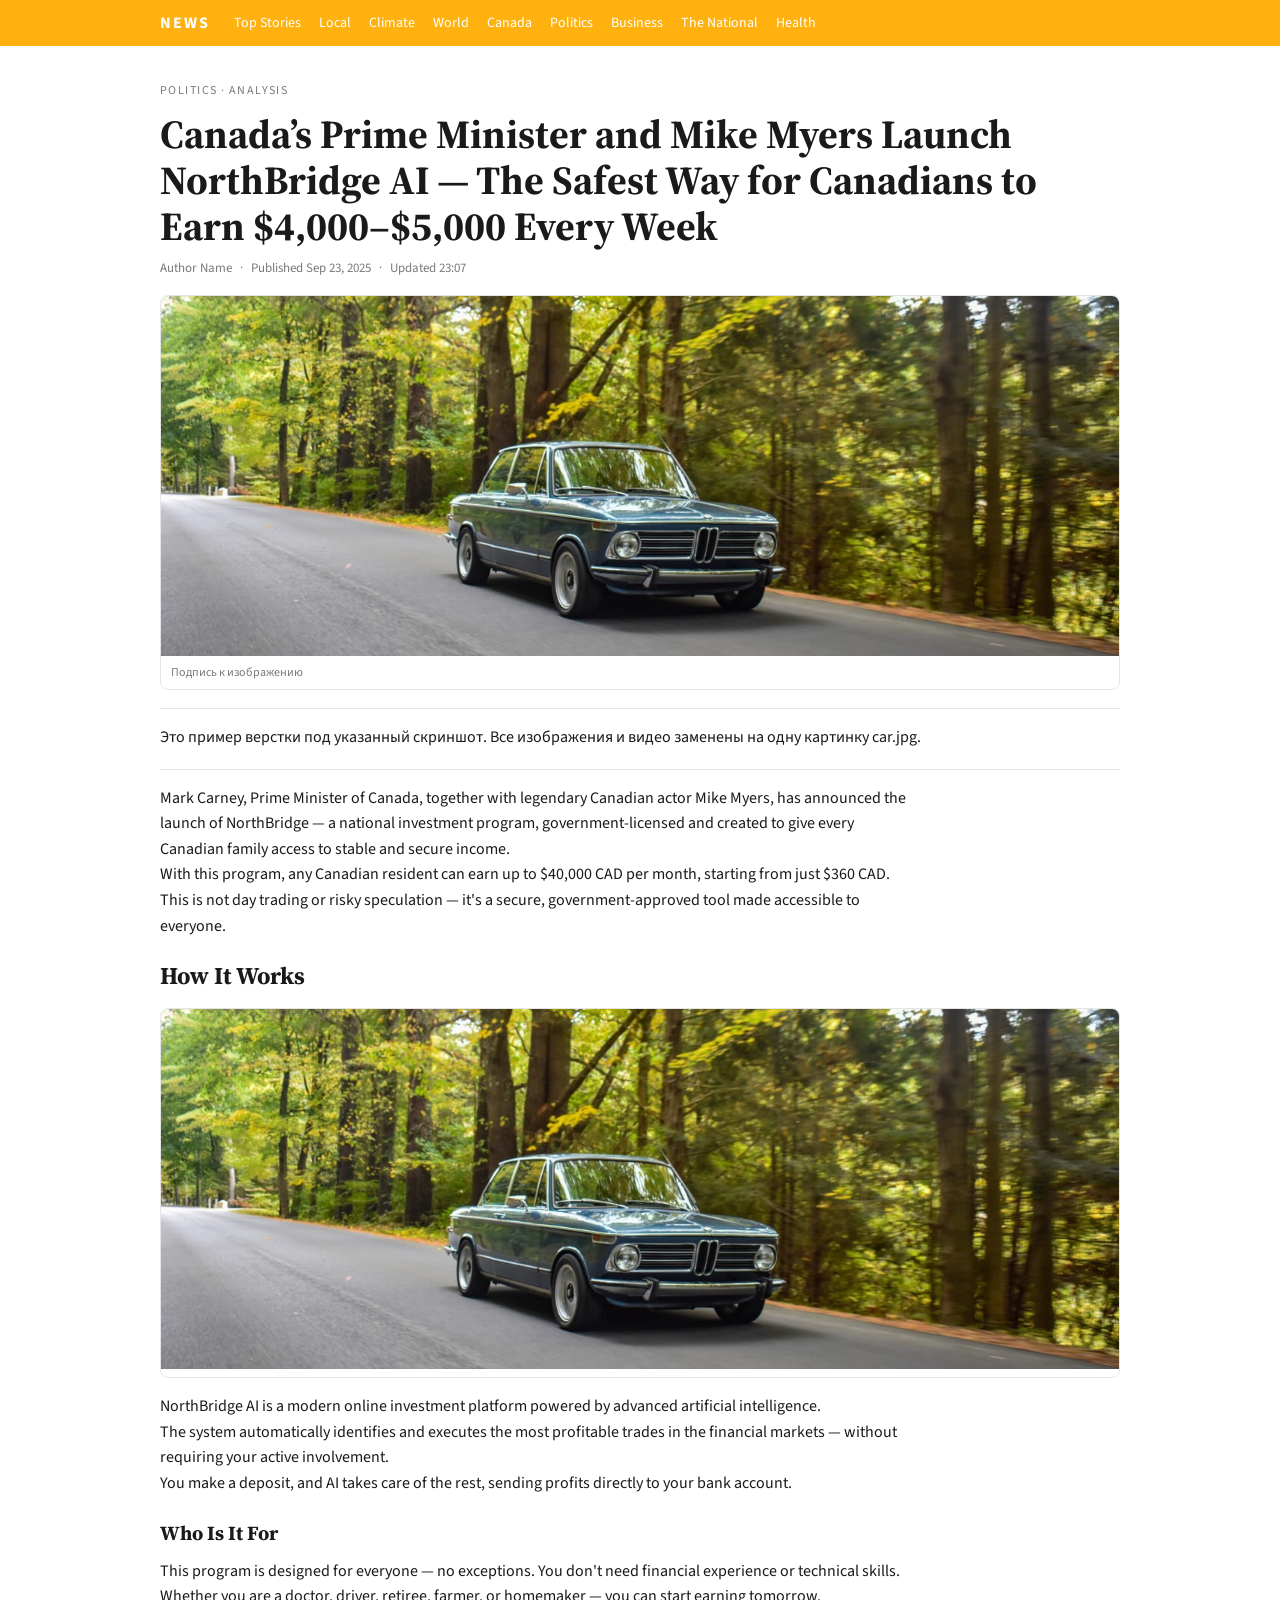
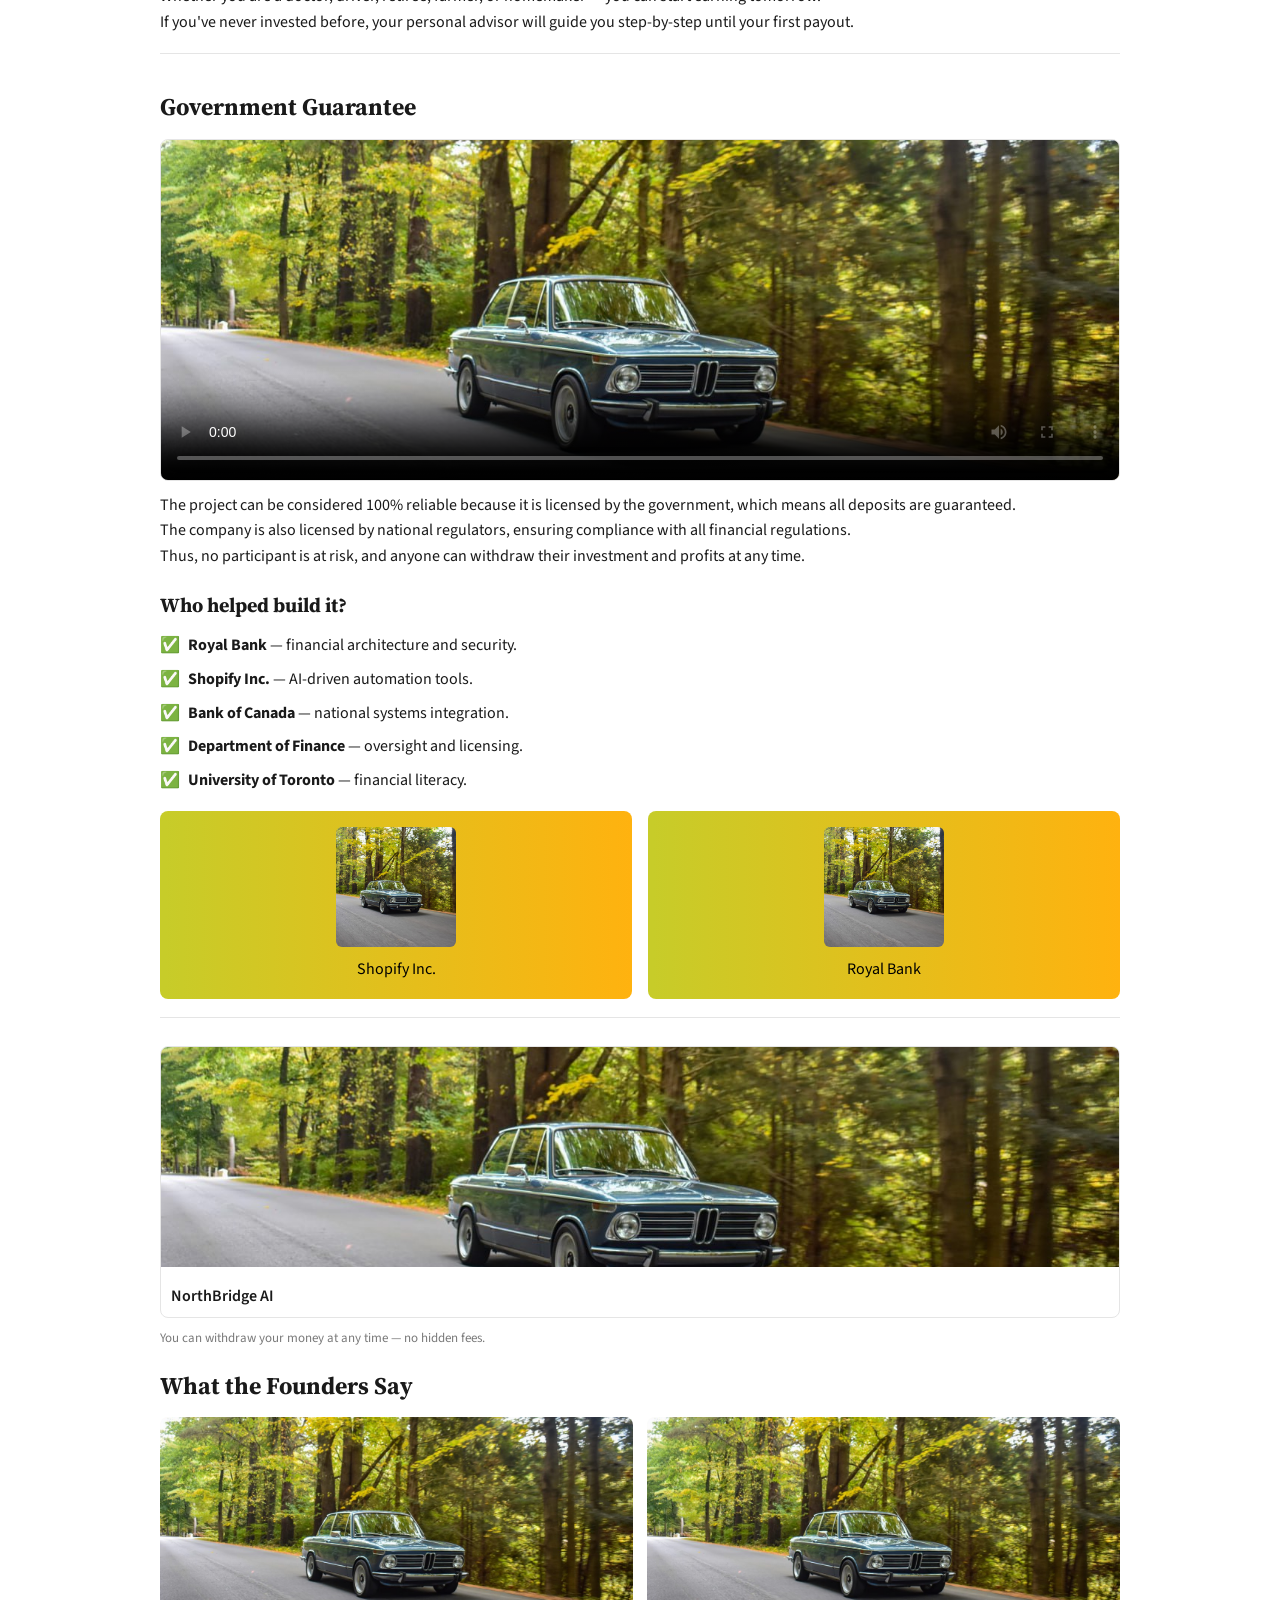
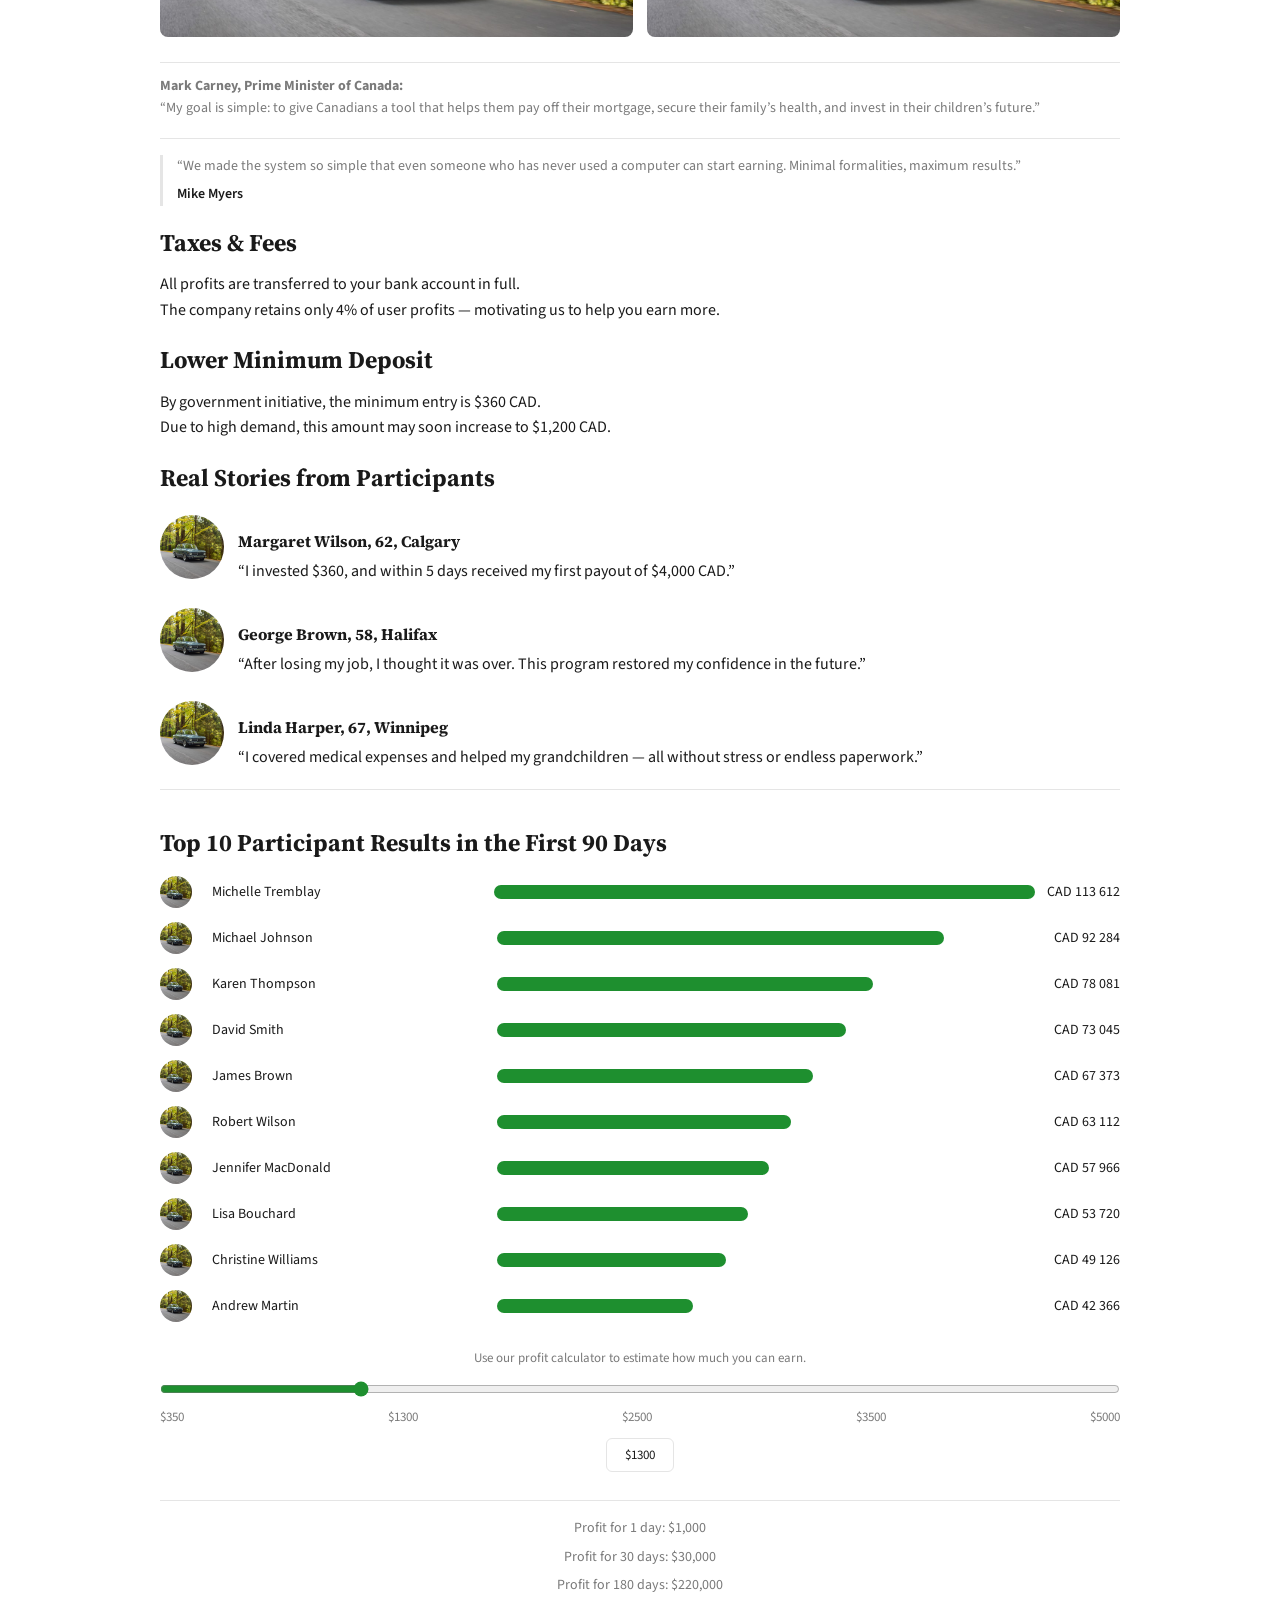
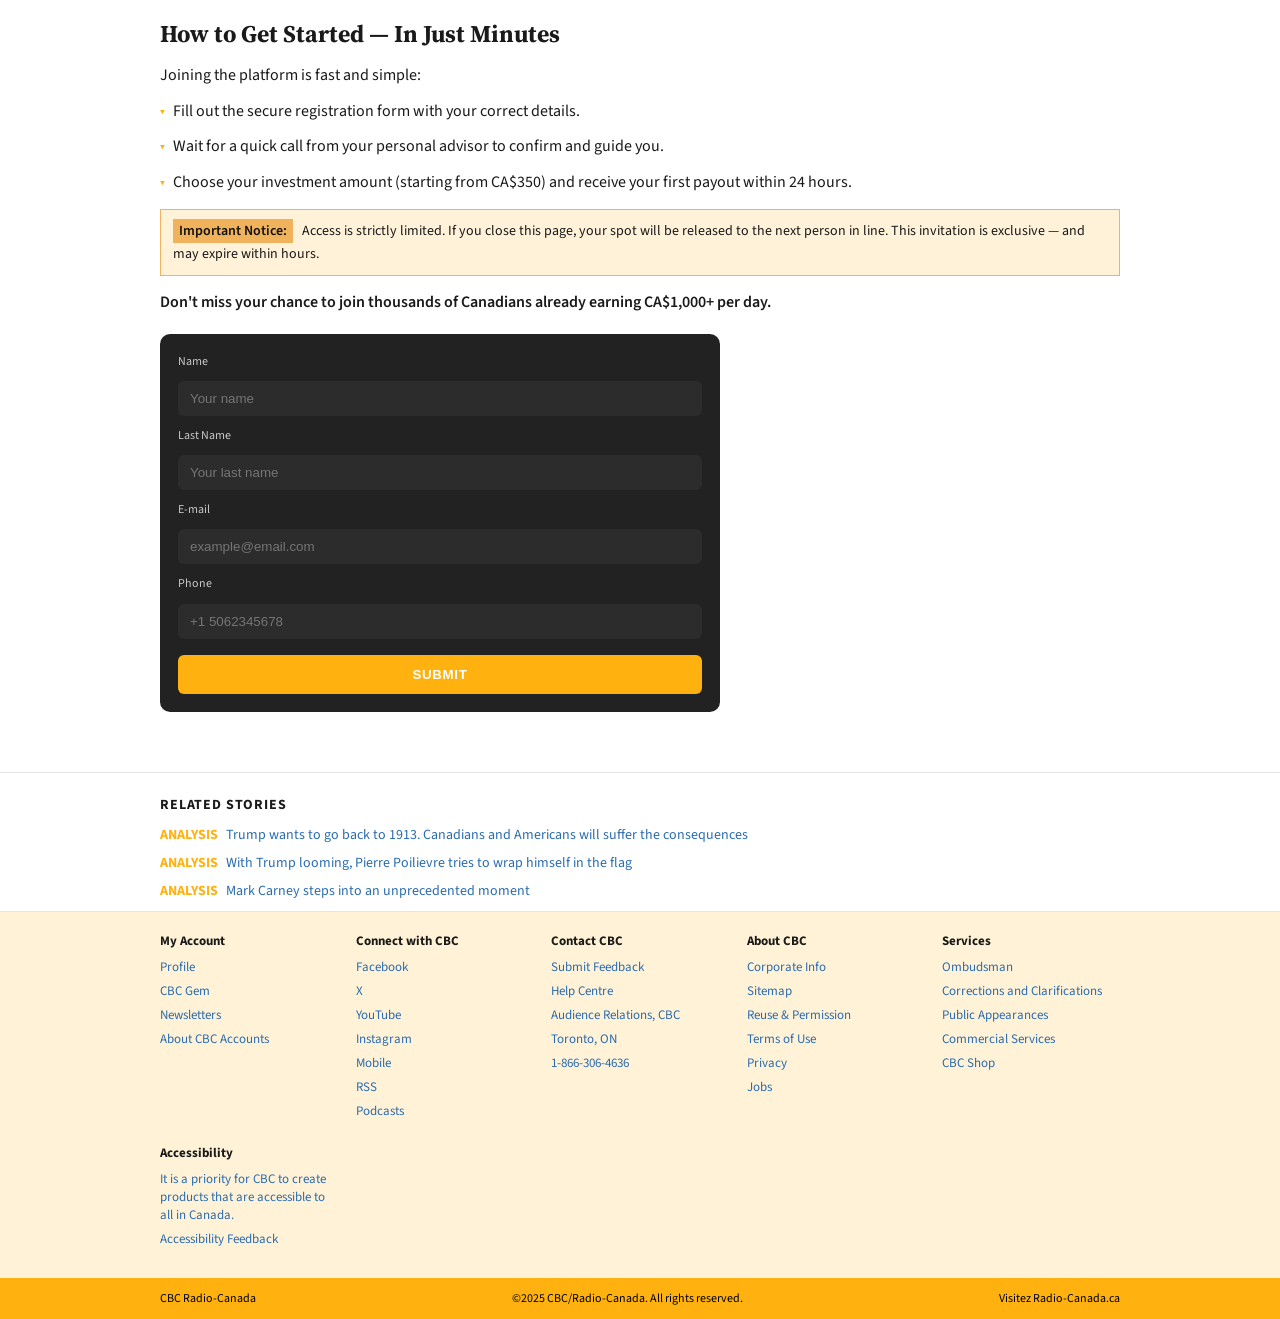
==== commit 0b0b0708: "asdasd" ====
--- a/index.html
+++ b/index.html
@@ -32,9 +32,9 @@
 
     <main class="container article">
       <p class="kicker">Politics · Analysis</p>
-      <h1 data-cms="title">
-        “Canada’s Prime Minister and Mike Myers Launch NorthBridge AI — The Safest
-        Way for Canadians to Earn $4,000–$5,000 Every Week”
+      <h1>
+        “Canada’s Prime Minister and Mike Myers Launch NorthBridge AI — The
+        Safest Way for Canadians to Earn $4,000–$5,000 Every Week”
       </h1>
       <div class="meta">
         <span>Author Name</span>
@@ -50,7 +50,7 @@
       </figure>
 
       <section class="content">
-        <p data-cms="subtitle">
+        <p>
           Это пример верстки под указанный скриншот. Все изображения и видео
           заменены на одну картинку `car.jpg`.
         </p>
@@ -58,14 +58,14 @@
 
       <section class="content how-it-works">
         <p>
-          Mark Carney, Prime Minister of Canada, together with legendary Canadian
-          actor Mike Myers, has announced the launch of NorthBridge — a national
-          investment program, government-licensed and created to give every
-          Canadian family access to stable and secure income.
-        </p>
-        <p>
-          With this program, any Canadian resident can earn up to $40,000 CAD per
-          month, starting from just $360 CAD.
+          Mark Carney, Prime Minister of Canada, together with legendary
+          Canadian actor Mike Myers, has announced the launch of NorthBridge — a
+          national investment program, government-licensed and created to give
+          every Canadian family access to stable and secure income.
+        </p>
+        <p>
+          With this program, any Canadian resident can earn up to $40,000 CAD
+          per month, starting from just $360 CAD.
         </p>
         <p>
           This is not day trading or risky speculation — it's a secure,
@@ -108,10 +108,10 @@
       <section class="content guarantee">
         <h2>Government Guarantee</h2>
         <figure class="video-still">
-          <img src="car.jpg" alt="Car" />
-          <div class="video-ui">
-            <span>0:00 / 0:40</span>
-          </div>
+          <video class="video-embed" controls preload="metadata" poster="car.jpg">
+            <source src="video.mp4" type="video/mp4" />
+            Your browser does not support the video tag.
+          </video>
         </figure>
         <p>
           The project can be considered 100% reliable because it is licensed by
@@ -128,10 +128,16 @@
 
         <h3>Who helped build it?</h3>
         <ul class="checkmarks">
-          <li><strong>Royal Bank</strong> — financial architecture and security.</li>
+          <li>
+            <strong>Royal Bank</strong> — financial architecture and security.
+          </li>
           <li><strong>Shopify Inc.</strong> — AI-driven automation tools.</li>
-          <li><strong>Bank of Canada</strong> — national systems integration.</li>
-          <li><strong>Department of Finance</strong> — oversight and licensing.</li>
+          <li>
+            <strong>Bank of Canada</strong> — national systems integration.
+          </li>
+          <li>
+            <strong>Department of Finance</strong> — oversight and licensing.
+          </li>
           <li><strong>University of Toronto</strong> — financial literacy.</li>
         </ul>
 
@@ -152,7 +158,9 @@
           <img src="car.jpg" alt="Banner" />
           <figcaption>NorthBridge AI</figcaption>
         </figure>
-        <p class="fine-print">You can withdraw your money at any time — no hidden fees.</p>
+        <p class="fine-print">
+          You can withdraw your money at any time — no hidden fees.
+        </p>
 
         <h2>What the Founders Say</h2>
         <div class="founder-grid">
@@ -185,13 +193,19 @@
         <h2>Taxes &amp; Fees</h2>
         <p>All profits are transferred to your bank account in full.</p>
         <p>
-          The company retains only <strong>4%</strong> of user profits — motivating
-          us to help you earn more.
+          The company retains only <strong>4%</strong> of user profits —
+          motivating us to help you earn more.
         </p>
 
         <h2>Lower Minimum Deposit</h2>
-        <p>By government initiative, the minimum entry is <strong>$360 CAD</strong>.</p>
-        <p>Due to high demand, this amount may soon increase to <strong>$1,200 CAD</strong>.</p>
+        <p>
+          By government initiative, the minimum entry is
+          <strong>$360 CAD</strong>.
+        </p>
+        <p>
+          Due to high demand, this amount may soon increase to
+          <strong>$1,200 CAD</strong>.
+        </p>
 
         <h2>Real Stories from Participants</h2>
         <div class="story-list">
@@ -210,8 +224,8 @@
             <div>
               <h3>George Brown, 58, Halifax</h3>
               <p>
-                “After losing my job, I thought it was over. This program restored
-                my confidence in the future.”
+                “After losing my job, I thought it was over. This program
+                restored my confidence in the future.”
               </p>
             </div>
           </article>
@@ -317,19 +331,24 @@
         <h2>How to Get Started — In Just Minutes</h2>
         <p>Joining the platform is fast and simple:</p>
         <ul class="steps">
-          <li>Fill out the secure registration form with your correct details.</li>
-          <li>Wait for a quick call from your personal advisor to confirm and guide you.</li>
-          <li>
-            Choose your investment amount (starting from CA$350) and receive your
-            first payout within 24 hours.
+          <li>
+            Fill out the secure registration form with your correct details.
+          </li>
+          <li>
+            Wait for a quick call from your personal advisor to confirm and
+            guide you.
+          </li>
+          <li>
+            Choose your investment amount (starting from CA$350) and receive
+            your first payout within 24 hours.
           </li>
         </ul>
 
         <div class="notice-box">
           <span>Important Notice:</span>
           Access is strictly limited. If you close this page, your spot will be
-          released to the next person in line. This invitation is exclusive — and
-          may expire within hours.
+          released to the next person in line. This invitation is exclusive —
+          and may expire within hours.
         </div>
 
         <p class="cta-line">
@@ -345,7 +364,7 @@
           <label>E-mail</label>
           <input type="email" placeholder="example@email.com" />
           <label>Phone</label>
-          <input type="tel" placeholder=\"+1 5062345678\" />
+          <input type="tel" placeholder="+1 5062345678" />
           <button>SUBMIT</button>
         </div>
       </section>
@@ -355,9 +374,17 @@
       <div class="container">
         <h4>RELATED STORIES</h4>
         <ul>
-          <li><span>ANALYSIS</span> Trump wants to go back to 1913. Canadians and Americans will suffer the consequences</li>
-          <li><span>ANALYSIS</span> With Trump looming, Pierre Poilievre tries to wrap himself in the flag</li>
-          <li><span>ANALYSIS</span> Mark Carney steps into an unprecedented moment</li>
+          <li>
+            <span>ANALYSIS</span> Trump wants to go back to 1913. Canadians and
+            Americans will suffer the consequences
+          </li>
+          <li>
+            <span>ANALYSIS</span> With Trump looming, Pierre Poilievre tries to
+            wrap himself in the flag
+          </li>
+          <li>
+            <span>ANALYSIS</span> Mark Carney steps into an unprecedented moment
+          </li>
         </ul>
       </div>
     </section>
@@ -408,7 +435,10 @@
         </div>
         <div>
           <h5>Accessibility</h5>
-          <p>It is a priority for CBC to create products that are accessible to all in Canada.</p>
+          <p>
+            It is a priority for CBC to create products that are accessible to
+            all in Canada.
+          </p>
           <a href="#">Accessibility Feedback</a>
         </div>
       </div>
@@ -421,15 +451,386 @@
       </div>
     </footer>
     <script>
-      fetch("content/home.json")
-        .then((res) => res.json())
+      const escapeHtml = (value) =>
+        String(value ?? "")
+          .replace(/&/g, "&amp;")
+          .replace(/</g, "&lt;")
+          .replace(/>/g, "&gt;");
+
+      const stripJsonComments = (input) => {
+        let output = "";
+        let inString = false;
+        let inLine = false;
+        let inBlock = false;
+
+        for (let i = 0; i < input.length; i += 1) {
+          const char = input[i];
+          const next = input[i + 1];
+
+          if (inLine) {
+            if (char === "\n") {
+              inLine = false;
+              output += char;
+            }
+            continue;
+          }
+
+          if (inBlock) {
+            if (char === "*" && next === "/") {
+              inBlock = false;
+              i += 1;
+            }
+            continue;
+          }
+
+          if (!inString && char === "/" && next === "/") {
+            inLine = true;
+            i += 1;
+            continue;
+          }
+
+          if (!inString && char === "/" && next === "*") {
+            inBlock = true;
+            i += 1;
+            continue;
+          }
+
+          if (char === '"' && input[i - 1] !== "\\") {
+            inString = !inString;
+          }
+
+          output += char;
+        }
+
+        return output;
+      };
+
+      const loadJson = async () => {
+        const url = `content/site.json?ts=${Date.now()}`;
+        const response = await fetch(url, { cache: "no-store" });
+        if (!response.ok) {
+          throw new Error(`Failed to load ${url} (${response.status})`);
+        }
+        const text = await response.text();
+        return JSON.parse(stripJsonComments(text));
+      };
+
+      loadJson()
         .then((data) => {
-          const titleEl = document.querySelector("[data-cms='title']");
-          const subtitleEl = document.querySelector("[data-cms='subtitle']");
-          if (titleEl && data.title) titleEl.textContent = data.title;
-          if (subtitleEl && data.subtitle) subtitleEl.textContent = data.subtitle;
+          const site = data || {};
+          if (site.pageTitle) document.title = site.pageTitle;
+
+          const images = site.images || {};
+          const mainImage = images.main || "car.jpg";
+          const imageAlt = images.alt || "Image";
+
+          const topbar = site.topbar || {};
+          const article = site.article || {};
+          const howItWorks = site.howItWorks || {};
+          const guarantee = site.guarantee || {};
+          const guaranteeVideo = guarantee.video || {};
+          const guaranteeVideoSrc = guaranteeVideo.src || "video.mp4";
+          const guaranteeVideoPoster = guaranteeVideo.poster || "";
+          const participants = site.participants || {};
+          const results = site.results || {};
+          const getStarted = site.getStarted || {};
+          const related = site.related || {};
+          const footer = site.footer || {};
+
+          const logo = document.querySelector(".logo");
+          if (logo) logo.textContent = topbar.brand || "";
+
+          const nav = document.querySelector(".nav");
+          if (nav) {
+            nav.innerHTML = (topbar.nav || [])
+              .map((item) => `<a href="#">${escapeHtml(item)}</a>`)
+              .join("");
+          }
+
+          const kicker = document.querySelector(".kicker");
+          if (kicker) kicker.textContent = article.kicker || "";
+
+          const title = document.querySelector("main h1");
+          if (title) title.textContent = article.title || "";
+
+          const meta = document.querySelector(".meta");
+          if (meta) {
+            const metaItems = article.meta || [];
+            meta.innerHTML = metaItems
+              .map((item, index) =>
+                index === 0
+                  ? `<span>${escapeHtml(item)}</span>`
+                  : `<span>·</span><span>${escapeHtml(item)}</span>`,
+              )
+              .join("");
+          }
+
+          const heroImg = document.querySelector(".hero img");
+          if (heroImg) {
+            heroImg.src = mainImage;
+            heroImg.alt = imageAlt;
+          }
+
+          const heroCaption = document.querySelector(".hero figcaption");
+          if (heroCaption) heroCaption.textContent = article.caption || "";
+
+          const intro = document.querySelector(".content p");
+          if (intro) intro.textContent = article.intro || "";
+
+          const how = document.querySelector(".how-it-works");
+          if (how) {
+            how.innerHTML = `
+              ${(howItWorks.intro || [])
+                .map((p) => `<p>${escapeHtml(p)}</p>`)
+                .join("")}
+              <h2>${escapeHtml(howItWorks.heading || "")}</h2>
+              <figure class="how-figure"><img src="${mainImage}" alt="${escapeHtml(
+                imageAlt,
+              )}" /></figure>
+              ${(howItWorks.description || [])
+                .map((p) => `<p>${escapeHtml(p)}</p>`)
+                .join("")}
+              <h3>${escapeHtml(howItWorks.whoHeading || "")}</h3>
+              ${(howItWorks.who || [])
+                .map((p) => `<p>${escapeHtml(p)}</p>`)
+                .join("")}
+            `;
+          }
+
+          const guaranteeSection = document.querySelector(".guarantee");
+          if (guaranteeSection) {
+            guaranteeSection.innerHTML = `
+              <h2>${escapeHtml(guarantee.heading || "")}</h2>
+              <figure class="video-still">
+                <video class="video-embed" controls preload="metadata"${
+                  guaranteeVideoPoster
+                    ? ` poster="${escapeHtml(guaranteeVideoPoster)}"`
+                    : ""
+                }>
+                  <source src="${escapeHtml(guaranteeVideoSrc)}" type="video/mp4" />
+                  Your browser does not support the video tag.
+                </video>
+              </figure>
+              ${(guarantee.videoText || [])
+                .map((p) => `<p>${escapeHtml(p)}</p>`)
+                .join("")}
+              <h3>${escapeHtml(guarantee.listHeading || "")}</h3>
+              <ul class="checkmarks">
+                ${(guarantee.list || [])
+                  .map(
+                    (item) =>
+                      `<li><strong>${escapeHtml(
+                        item.label || "",
+                      )}</strong> — ${escapeHtml(item.desc || "")}</li>`,
+                  )
+                  .join("")}
+              </ul>
+              <div class="logo-grid">
+                ${(guarantee.logos || [])
+                  .map(
+                    (label) => `
+                      <div class="logo-card">
+                        <img src="${mainImage}" alt="${escapeHtml(imageAlt)}" />
+                        <span>${escapeHtml(label)}</span>
+                      </div>
+                    `,
+                  )
+                  .join("")}
+              </div>
+            `;
+          }
+
+          const founders = document.querySelector(".founders");
+          if (founders) {
+            const quote = guarantee.quote || {};
+            founders.innerHTML = `
+              <figure class="banner">
+                <img src="${mainImage}" alt="${escapeHtml(imageAlt)}" />
+                <figcaption>${escapeHtml(guarantee.bannerTitle || "")}</figcaption>
+              </figure>
+              <p class="fine-print">${escapeHtml(guarantee.finePrint || "")}</p>
+              <h2>${escapeHtml(guarantee.foundersHeading || "")}</h2>
+              <div class="founder-grid">
+                <div class="founder-card"><img src="${mainImage}" alt="${escapeHtml(
+                  imageAlt,
+                )}" /></div>
+                <div class="founder-card"><img src="${mainImage}" alt="${escapeHtml(
+                  imageAlt,
+                )}" /></div>
+              </div>
+              <div class="quote">
+                <p><strong>${escapeHtml(quote.author || "")}:</strong></p>
+                <p>“${escapeHtml(quote.text || "")}”</p>
+              </div>
+            `;
+          }
+
+          const participantsSection = document.querySelector(".participants");
+          if (participantsSection) {
+            const quote = participants.quote || {};
+            const taxes = participants.taxes || {};
+            const deposit = participants.deposit || {};
+            participantsSection.innerHTML = `
+              <div class="blockquote">
+                <p>“${escapeHtml(quote.text || "")}”</p>
+                <span>${escapeHtml(quote.author || "")}</span>
+              </div>
+              <h2>${escapeHtml(taxes.heading || "")}</h2>
+              ${(taxes.lines || []).map((p) => `<p>${escapeHtml(p)}</p>`).join("")}
+              <h2>${escapeHtml(deposit.heading || "")}</h2>
+              ${(deposit.lines || []).map((p) => `<p>${escapeHtml(p)}</p>`).join("")}
+              <h2>${escapeHtml(participants.storiesHeading || "")}</h2>
+              <div class="story-list">
+                ${(participants.stories || [])
+                  .map(
+                    (story) => `
+                      <article>
+                        <img src="${mainImage}" alt="${escapeHtml(imageAlt)}" />
+                        <div>
+                          <h3>${escapeHtml(story.name || "")}</h3>
+                          <p>“${escapeHtml(story.text || "")}”</p>
+                        </div>
+                      </article>
+                    `,
+                  )
+                  .join("")}
+              </div>
+            `;
+          }
+
+          const resultsSection = document.querySelector(".results-section");
+          if (resultsSection) {
+            const calc = results.calc || {};
+            const calcValues = (calc.values || []).map((value) =>
+              Number(String(value).replace(/[^\d.-]/g, ""))
+            );
+            const minValue = calcValues.length ? Math.min(...calcValues) : 350;
+            const maxValue = calcValues.length ? Math.max(...calcValues) : 5000;
+            const initialValue = Number(String(calc.value || minValue).replace(/[^\d.-]/g, "")) || minValue;
+
+            resultsSection.innerHTML = `
+              <h2>${escapeHtml(results.heading || "")}</h2>
+              <ol class="results-list">
+                ${(results.items || [])
+                  .map(
+                    (item) => `
+                      <li>
+                        <img src="${mainImage}" alt="${escapeHtml(imageAlt)}" />
+                        <span>${escapeHtml(item.name || "")}</span>
+                        <span class="bar" style="--w: ${Number(item.width) || 0}%"></span>
+                        <span>${escapeHtml(item.amount || "")}</span>
+                      </li>
+                    `,
+                  )
+                  .join("")}
+              </ol>
+              <div class="calc">
+                <p>${escapeHtml(calc.text || "")}</p>
+                <input type="range" min="${minValue}" max="${maxValue}" value="${initialValue}" step="1" />
+                <div class="calc-values">
+                  ${(calc.values || []).map((value) => `<span>${escapeHtml(value)}</span>`).join("")}
+                </div>
+                <div class="calc-box">$${initialValue}</div>
+              </div>
+            `;
+
+            const range = resultsSection.querySelector(".calc input[type='range']");
+            const box = resultsSection.querySelector(".calc-box");
+            if (range && box) {
+              const updateBox = () => {
+                box.textContent = `$${range.value}`;
+              };
+              range.addEventListener("input", updateBox);
+              updateBox();
+            }
+          }
+
+          const getStartedSection = document.querySelector(".get-started");
+          if (getStartedSection) {
+            const form = getStarted.form || {};
+            getStartedSection.innerHTML = `
+              <div class="profit-lines">
+                ${(getStarted.profitLines || [])
+                  .map((line) => `<p>${escapeHtml(line)}</p>`)
+                  .join("")}
+              </div>
+              <h2>${escapeHtml(getStarted.heading || "")}</h2>
+              <p>${escapeHtml(getStarted.intro || "")}</p>
+              <ul class="steps">
+                ${(getStarted.steps || [])
+                  .map((step) => `<li>${escapeHtml(step)}</li>`)
+                  .join("")}
+              </ul>
+              <div class="notice-box">
+                <span>${escapeHtml(getStarted.noticeLabel || "")}</span>
+                ${escapeHtml(getStarted.notice || "")}
+              </div>
+              <p class="cta-line">${escapeHtml(getStarted.cta || "")}</p>
+              <div class="form-card-dark">
+                ${(form.fields || [])
+                  .map(
+                    (field) => `
+                      <label>${escapeHtml(field.label || "")}</label>
+                      <input type="${escapeHtml(field.type || "text")}" placeholder="${escapeHtml(
+                        field.placeholder || "",
+                      )}" />
+                    `,
+                  )
+                  .join("")}
+                <button>${escapeHtml(form.button || "")}</button>
+              </div>
+            `;
+          }
+
+          const relatedSection = document.querySelector(".related");
+          if (relatedSection) {
+            relatedSection.innerHTML = `
+              <div class="container">
+                <h4>${escapeHtml(related.heading || "")}</h4>
+                <ul>
+                  ${(related.items || [])
+                    .map(
+                      (item) =>
+                        `<li><span>${escapeHtml(item.label || "")}</span>${escapeHtml(
+                          item.text || "",
+                        )}</li>`,
+                    )
+                    .join("")}
+                </ul>
+              </div>
+            `;
+          }
+
+          const footerSection = document.querySelector(".mega-footer");
+          if (footerSection) {
+            footerSection.innerHTML = `
+              <div class="container footer-columns">
+                ${(footer.columns || [])
+                  .map(
+                    (column) => `
+                      <div>
+                        <h5>${escapeHtml(column.heading || "")}</h5>
+                        ${(column.items || [])
+                          .map((item) => `<a href="#">${escapeHtml(item)}</a>`)
+                          .join("")}
+                      </div>
+                    `,
+                  )
+                  .join("")}
+              </div>
+              <div class="footer-bottom">
+                <div class="container">
+                  ${(footer.bottom || [])
+                    .map((item) => `<span>${escapeHtml(item)}</span>`)
+                    .join("")}
+                </div>
+              </div>
+            `;
+          }
         })
-        .catch(() => {});
+        .catch((error) => {
+          console.error("Failed to load content/site.json", error);
+        });
     </script>
   </body>
 </html>
--- a/styles.css
+++ b/styles.css
@@ -28,7 +28,7 @@
 }
 
 .topbar {
-  background: var(--red);
+  background: #ffb20f;
   color: #fff;
   padding: 12px 0;
 }
@@ -147,6 +147,14 @@
   width: 100%;
   height: 340px;
   object-fit: cover;
+}
+
+.video-still video {
+  width: 100%;
+  height: 340px;
+  object-fit: cover;
+  background: #000;
+  display: block;
 }
 
 .video-ui {
@@ -180,8 +188,14 @@
 }
 
 .logo-card {
-  background: linear-gradient(135deg, #b80010, #1b1b1b);
-  color: #fff;
+  background: #c7cc29;
+  background: linear-gradient(
+    90deg,
+    rgba(199, 204, 41, 1) 1%,
+    rgba(255, 178, 15, 1) 100%,
+    rgba(217, 217, 217, 1) 100%
+  );
+  color: #000000;
   border-radius: 8px;
   padding: 16px;
   display: grid;
@@ -359,7 +373,7 @@
 
 .steps li::before {
   content: "▾";
-  color: var(--red);
+  color: #ffb20f;
   margin-right: 8px;
 }
 
@@ -410,7 +424,7 @@
 
 .form-card-dark button {
   margin-top: 6px;
-  background: var(--red);
+  background: #ffb20f;
   color: #fff;
   border: none;
   padding: 12px;
@@ -439,13 +453,13 @@
 }
 
 .related li span {
-  color: var(--red);
+  color: #ffb20f;
   font-weight: 700;
   margin-right: 8px;
 }
 
 .mega-footer {
-  background: #f2f2f2;
+  background: #ffb30f2b;
   border-top: 1px solid var(--line);
 }
 
@@ -471,8 +485,8 @@
 }
 
 .footer-bottom {
-  background: #111;
-  color: #fff;
+  background: #ffb20f;
+  color: #000000;
   padding: 12px 0;
   font-size: 12px;
 }
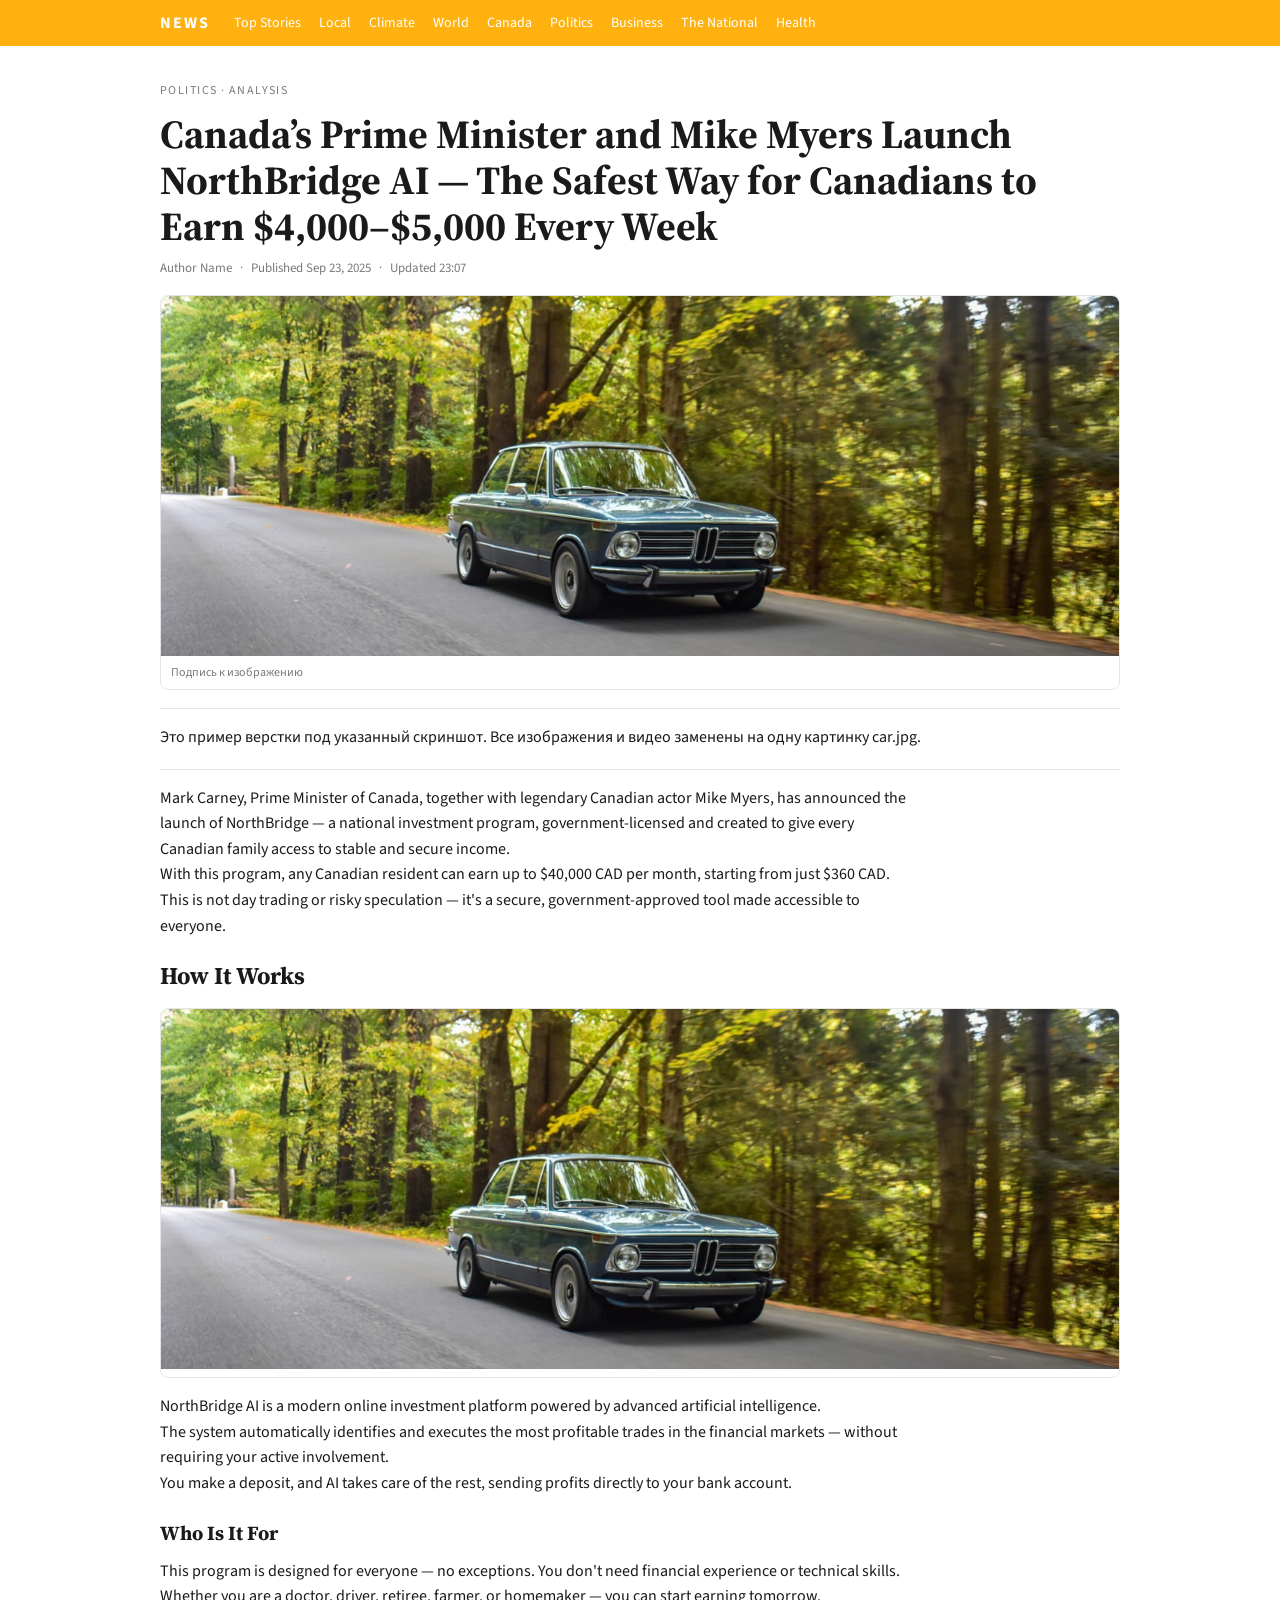
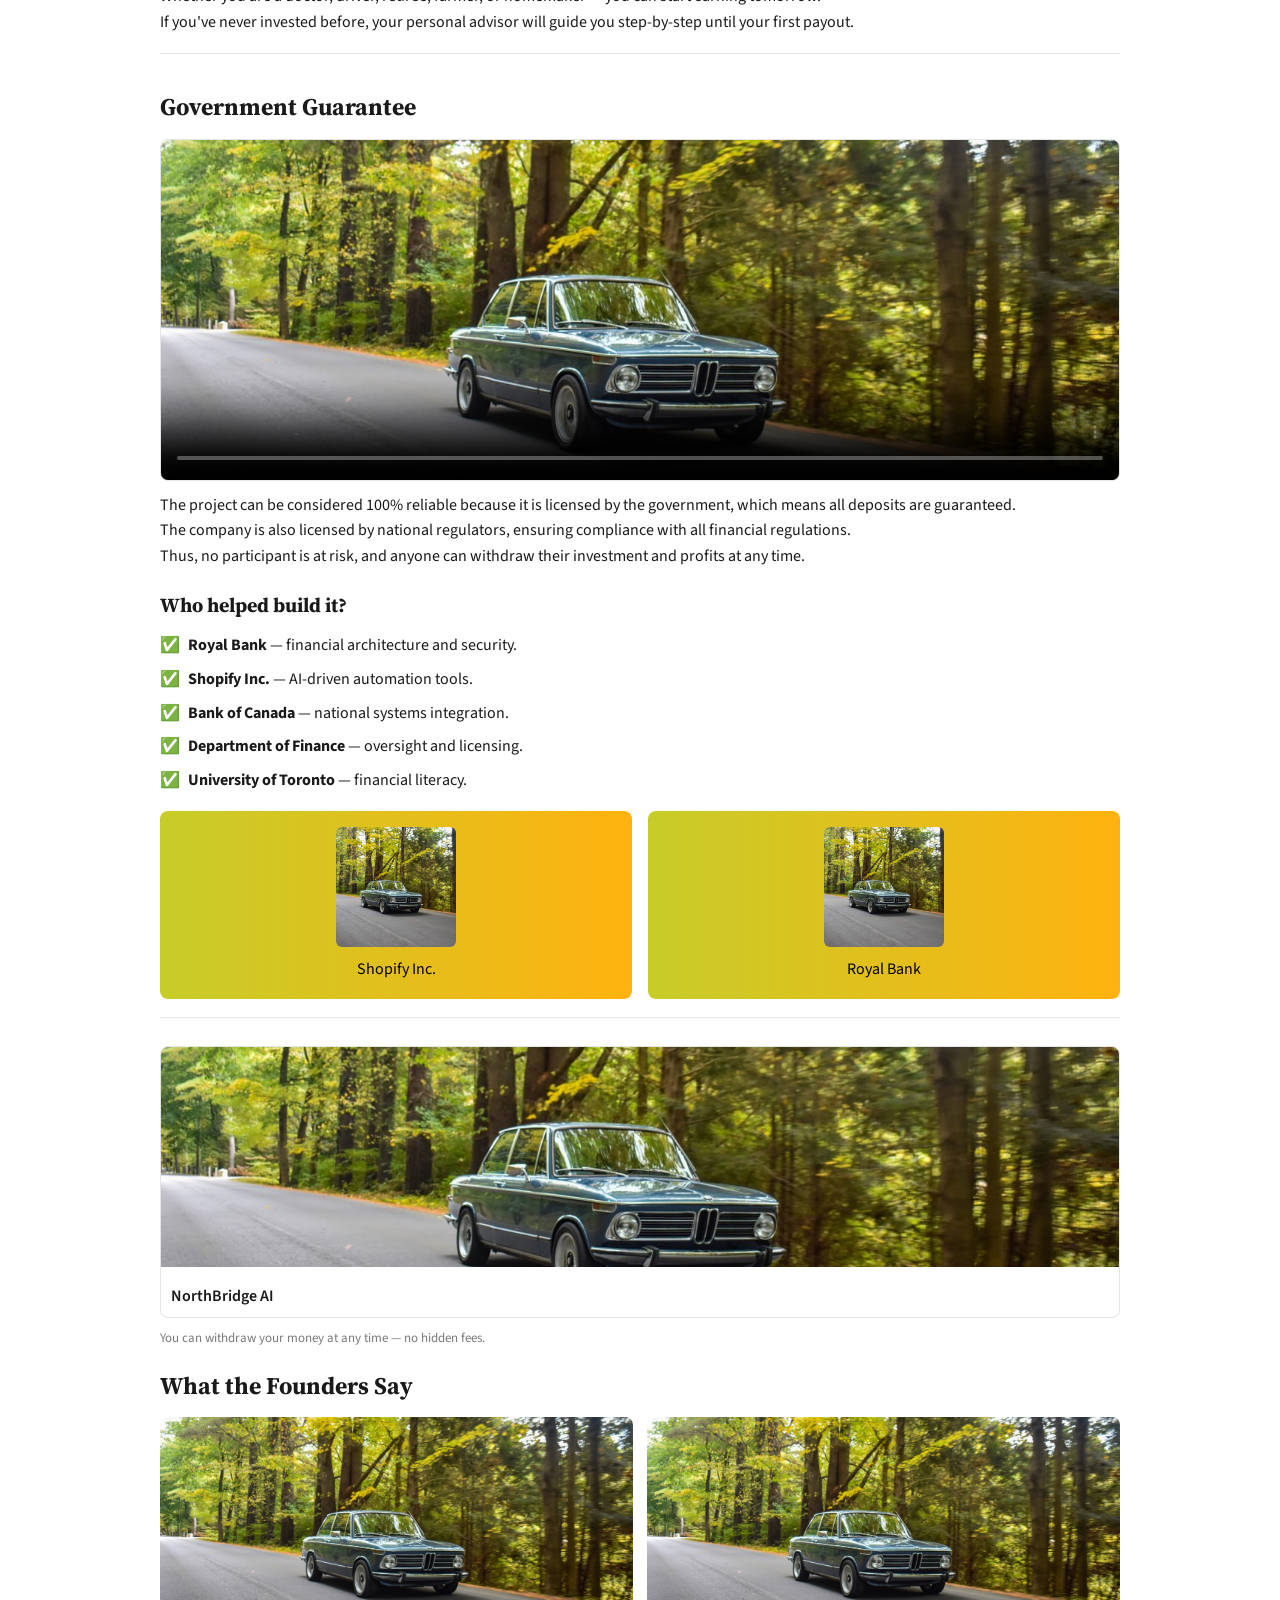
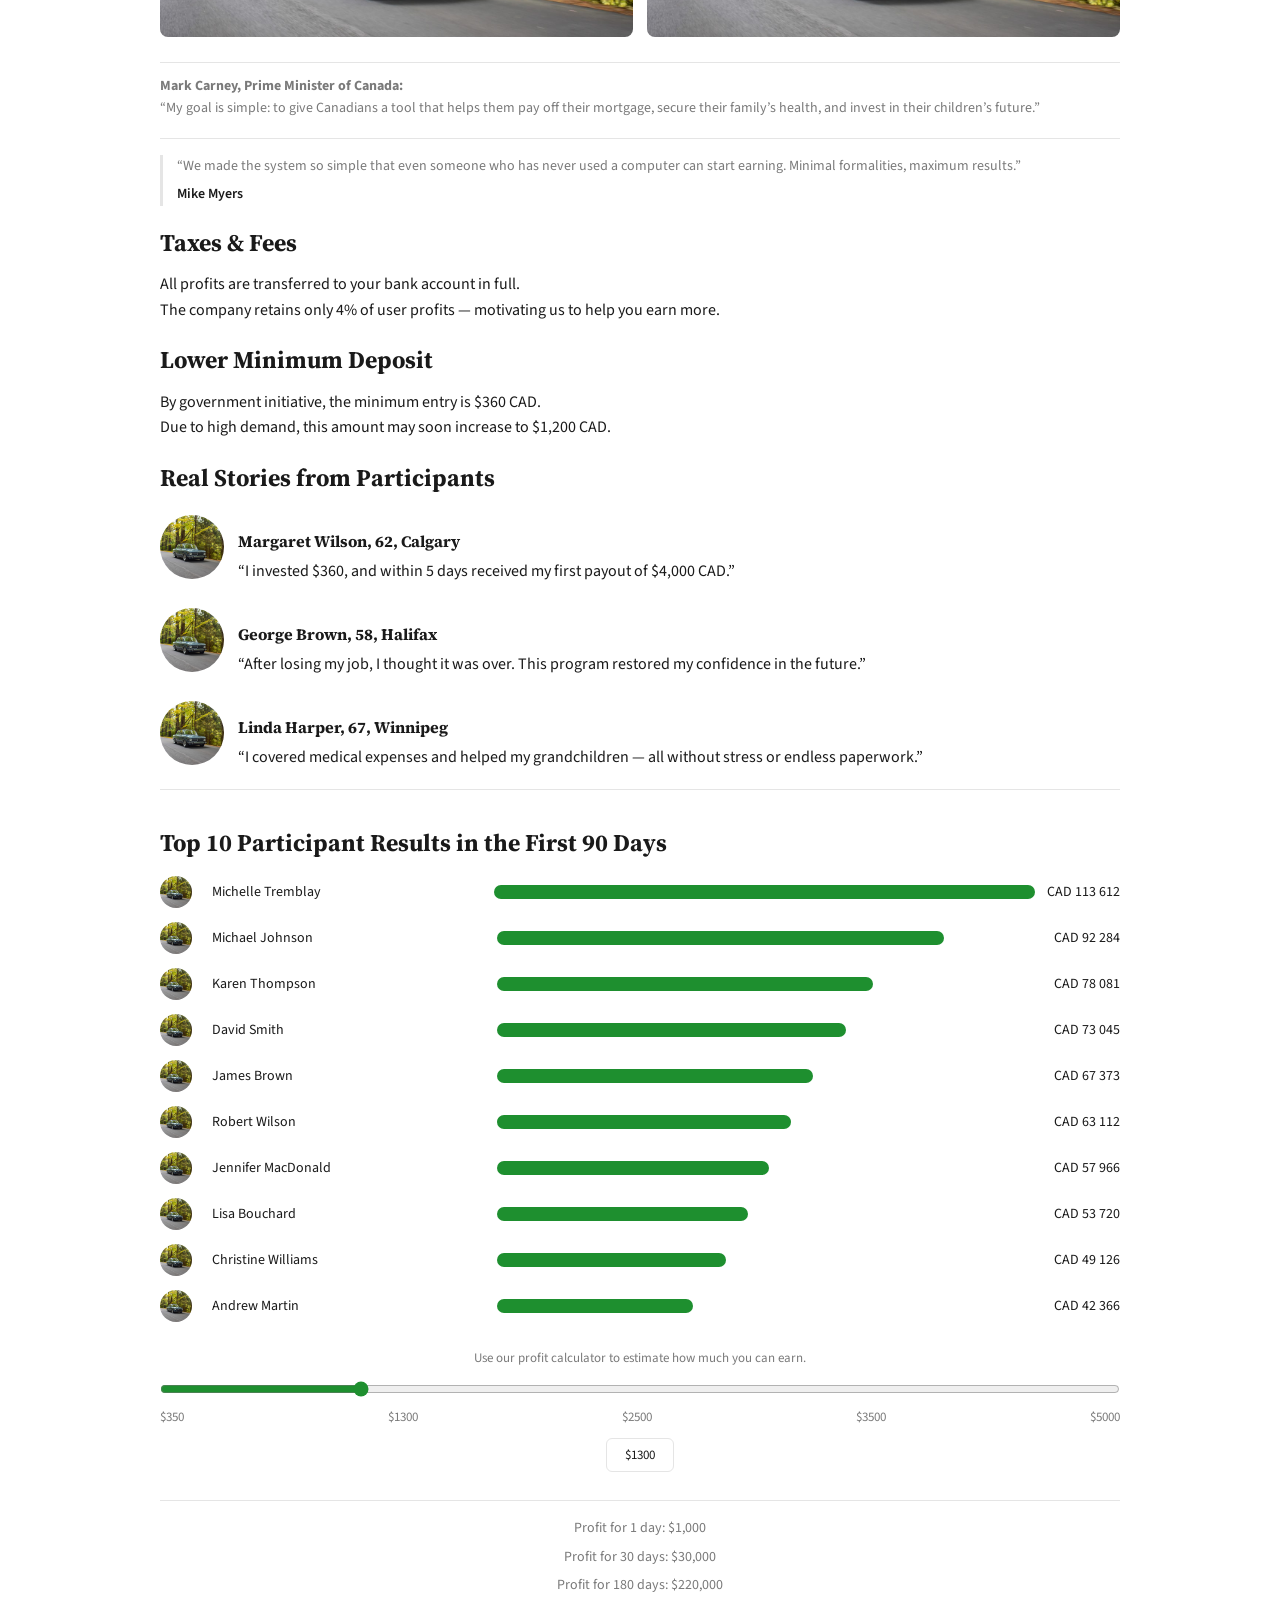
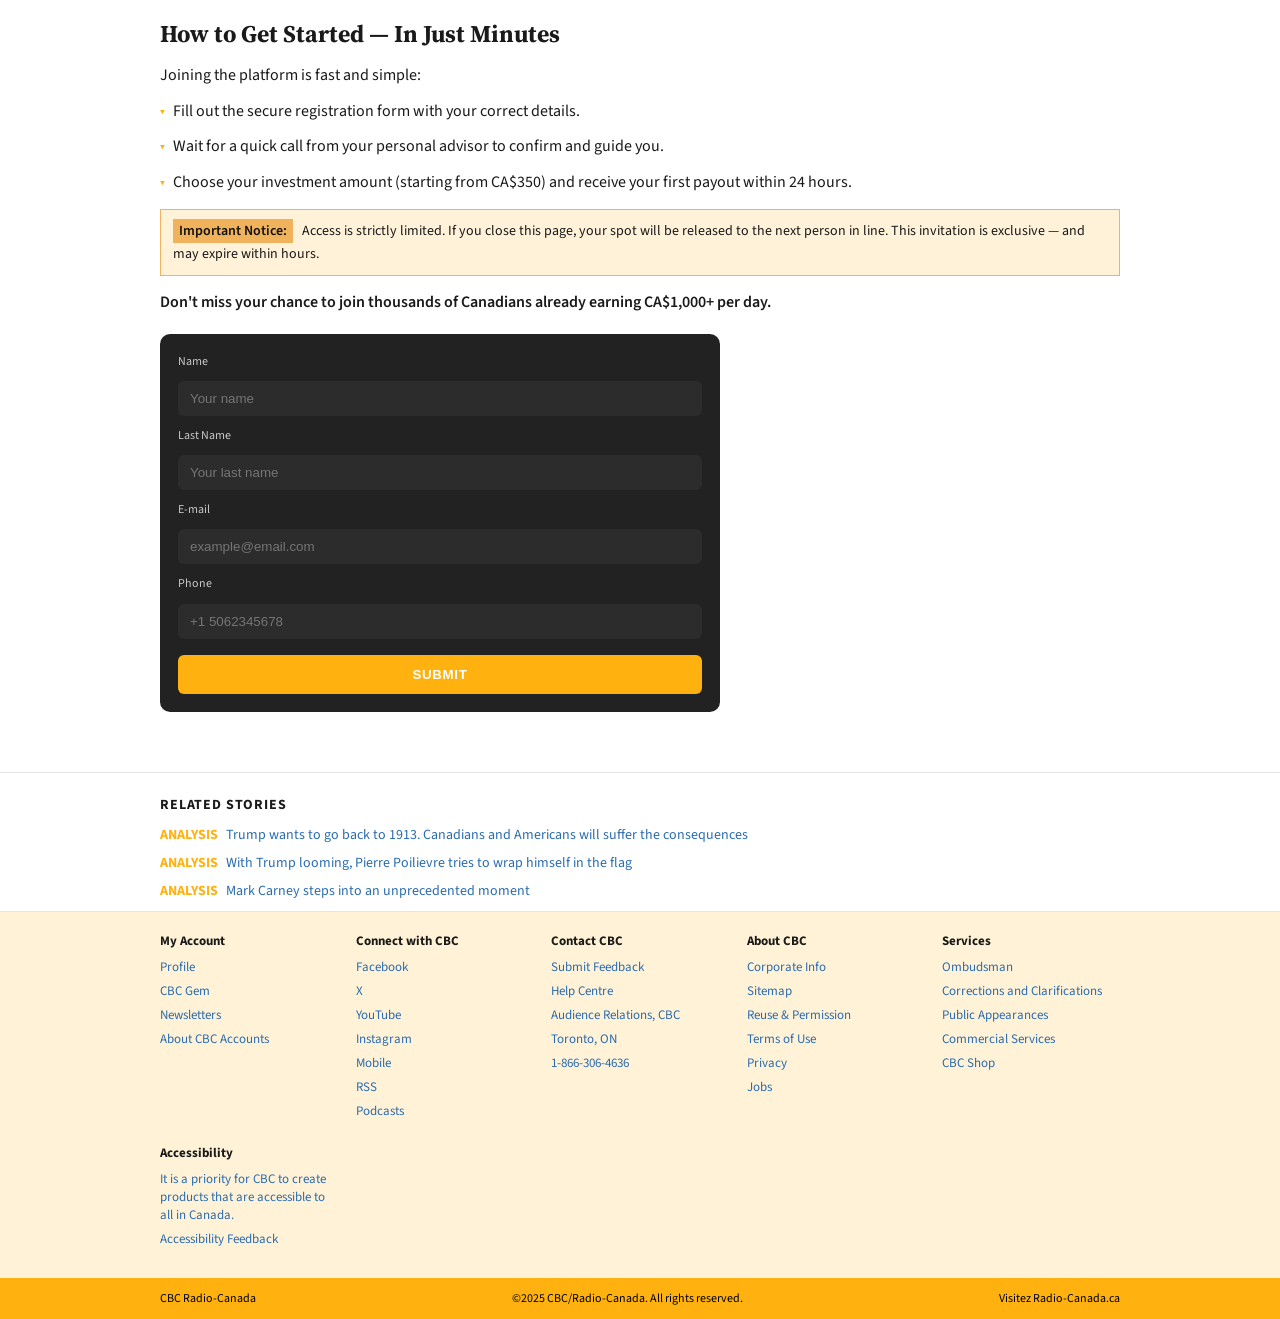
==== commit b5aeba44: "last-versia" ====
--- a/index.html
+++ b/index.html
@@ -108,7 +108,12 @@
       <section class="content guarantee">
         <h2>Government Guarantee</h2>
         <figure class="video-still">
-          <video class="video-embed" controls preload="metadata" poster="car.jpg">
+          <video
+            class="video-embed"
+            controls
+            preload="metadata"
+            poster="car.jpg"
+          >
             <source src="video.mp4" type="video/mp4" />
             Your browser does not support the video tag.
           </video>
@@ -365,7 +370,7 @@
           <input type="email" placeholder="example@email.com" />
           <label>Phone</label>
           <input type="tel" placeholder="+1 5062345678" />
-          <button>SUBMIT</button>
+          <button class="sumbit_link">SUBMIT</button>
         </div>
       </section>
     </main>
@@ -702,11 +707,13 @@
           if (resultsSection) {
             const calc = results.calc || {};
             const calcValues = (calc.values || []).map((value) =>
-              Number(String(value).replace(/[^\d.-]/g, ""))
+              Number(String(value).replace(/[^\d.-]/g, "")),
             );
             const minValue = calcValues.length ? Math.min(...calcValues) : 350;
             const maxValue = calcValues.length ? Math.max(...calcValues) : 5000;
-            const initialValue = Number(String(calc.value || minValue).replace(/[^\d.-]/g, "")) || minValue;
+            const initialValue =
+              Number(String(calc.value || minValue).replace(/[^\d.-]/g, "")) ||
+              minValue;
 
             resultsSection.innerHTML = `
               <h2>${escapeHtml(results.heading || "")}</h2>
@@ -734,7 +741,9 @@
               </div>
             `;
 
-            const range = resultsSection.querySelector(".calc input[type='range']");
+            const range = resultsSection.querySelector(
+              ".calc input[type='range']",
+            );
             const box = resultsSection.querySelector(".calc-box");
             if (range && box) {
               const updateBox = () => {
--- a/styles.css
+++ b/styles.css
@@ -431,6 +431,7 @@
   border-radius: 6px;
   font-weight: 600;
   letter-spacing: 0.05em;
+  cursor: pointer;
 }
 
 .related {
@@ -504,3 +505,6 @@
     align-items: flex-start;
   }
 }
+.form-card-dark button:hover {
+  background-color: rgba(255, 255, 0, 0.81);
+}
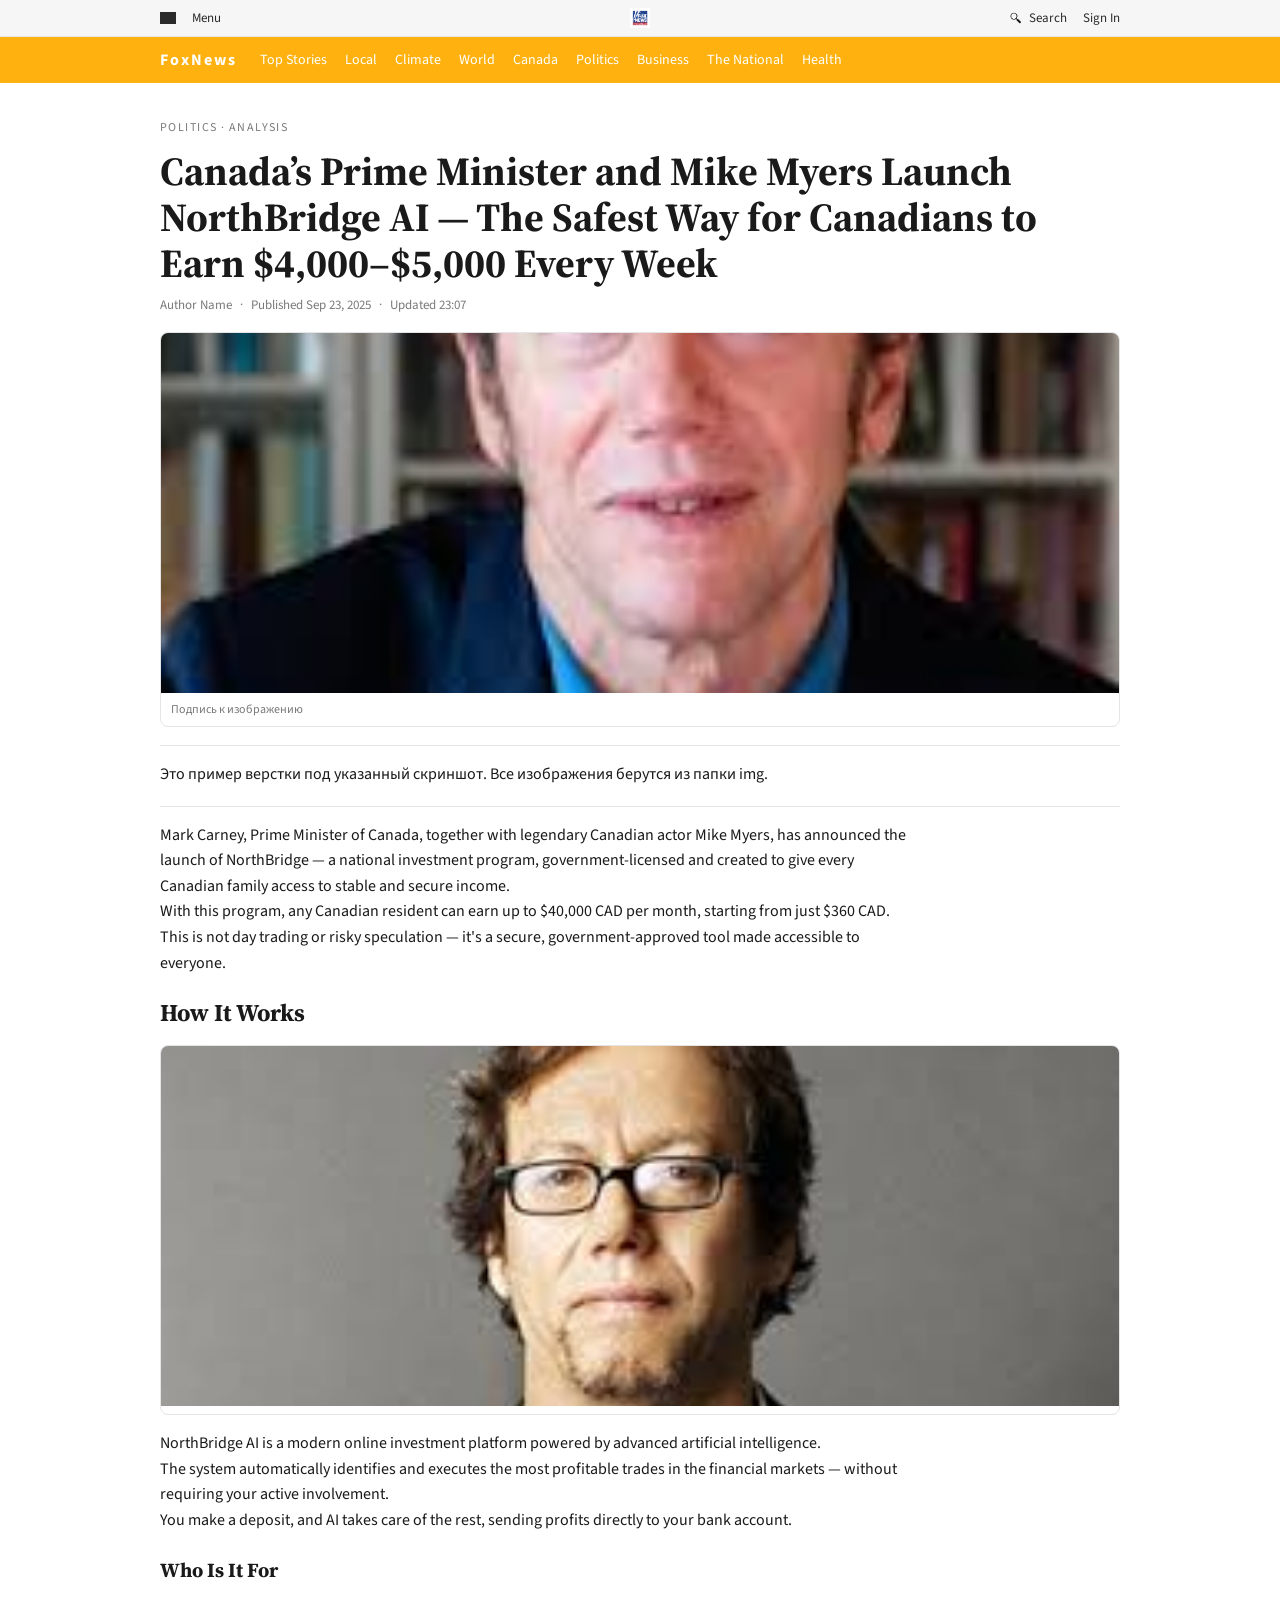
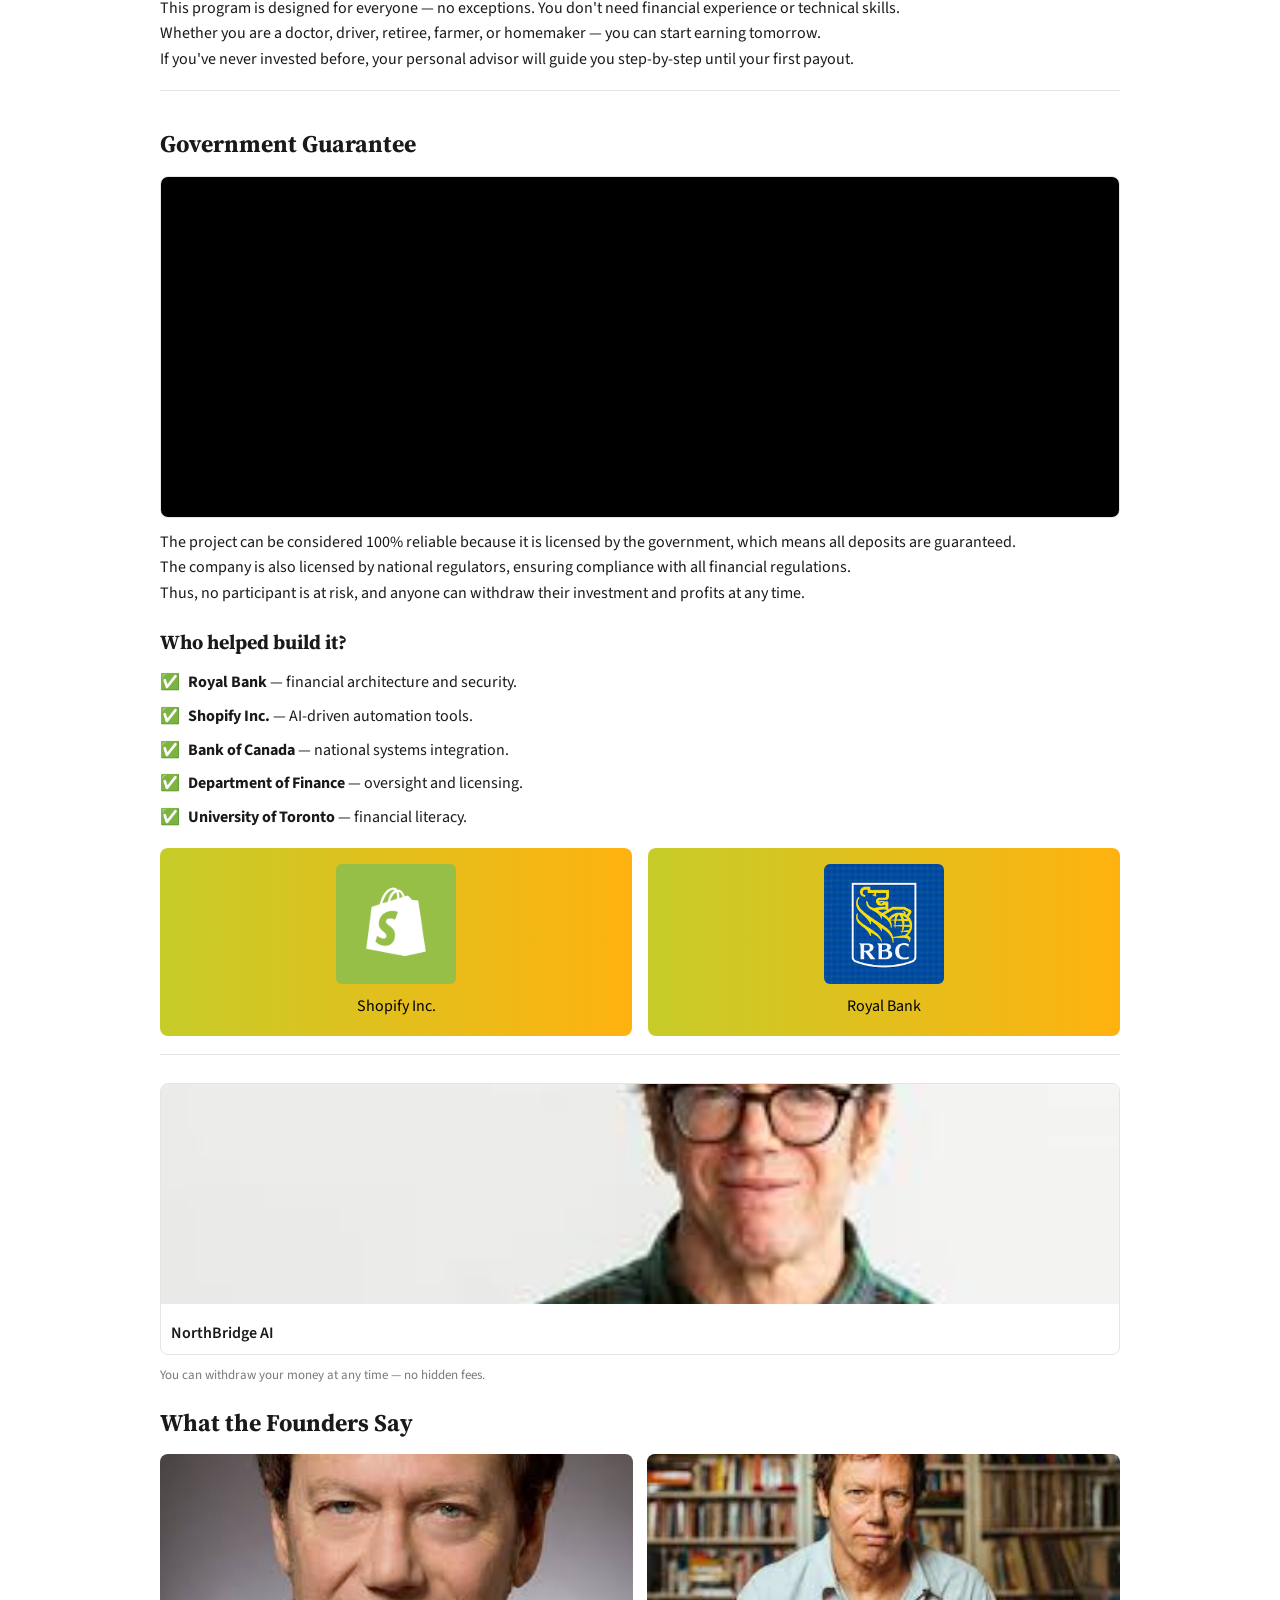
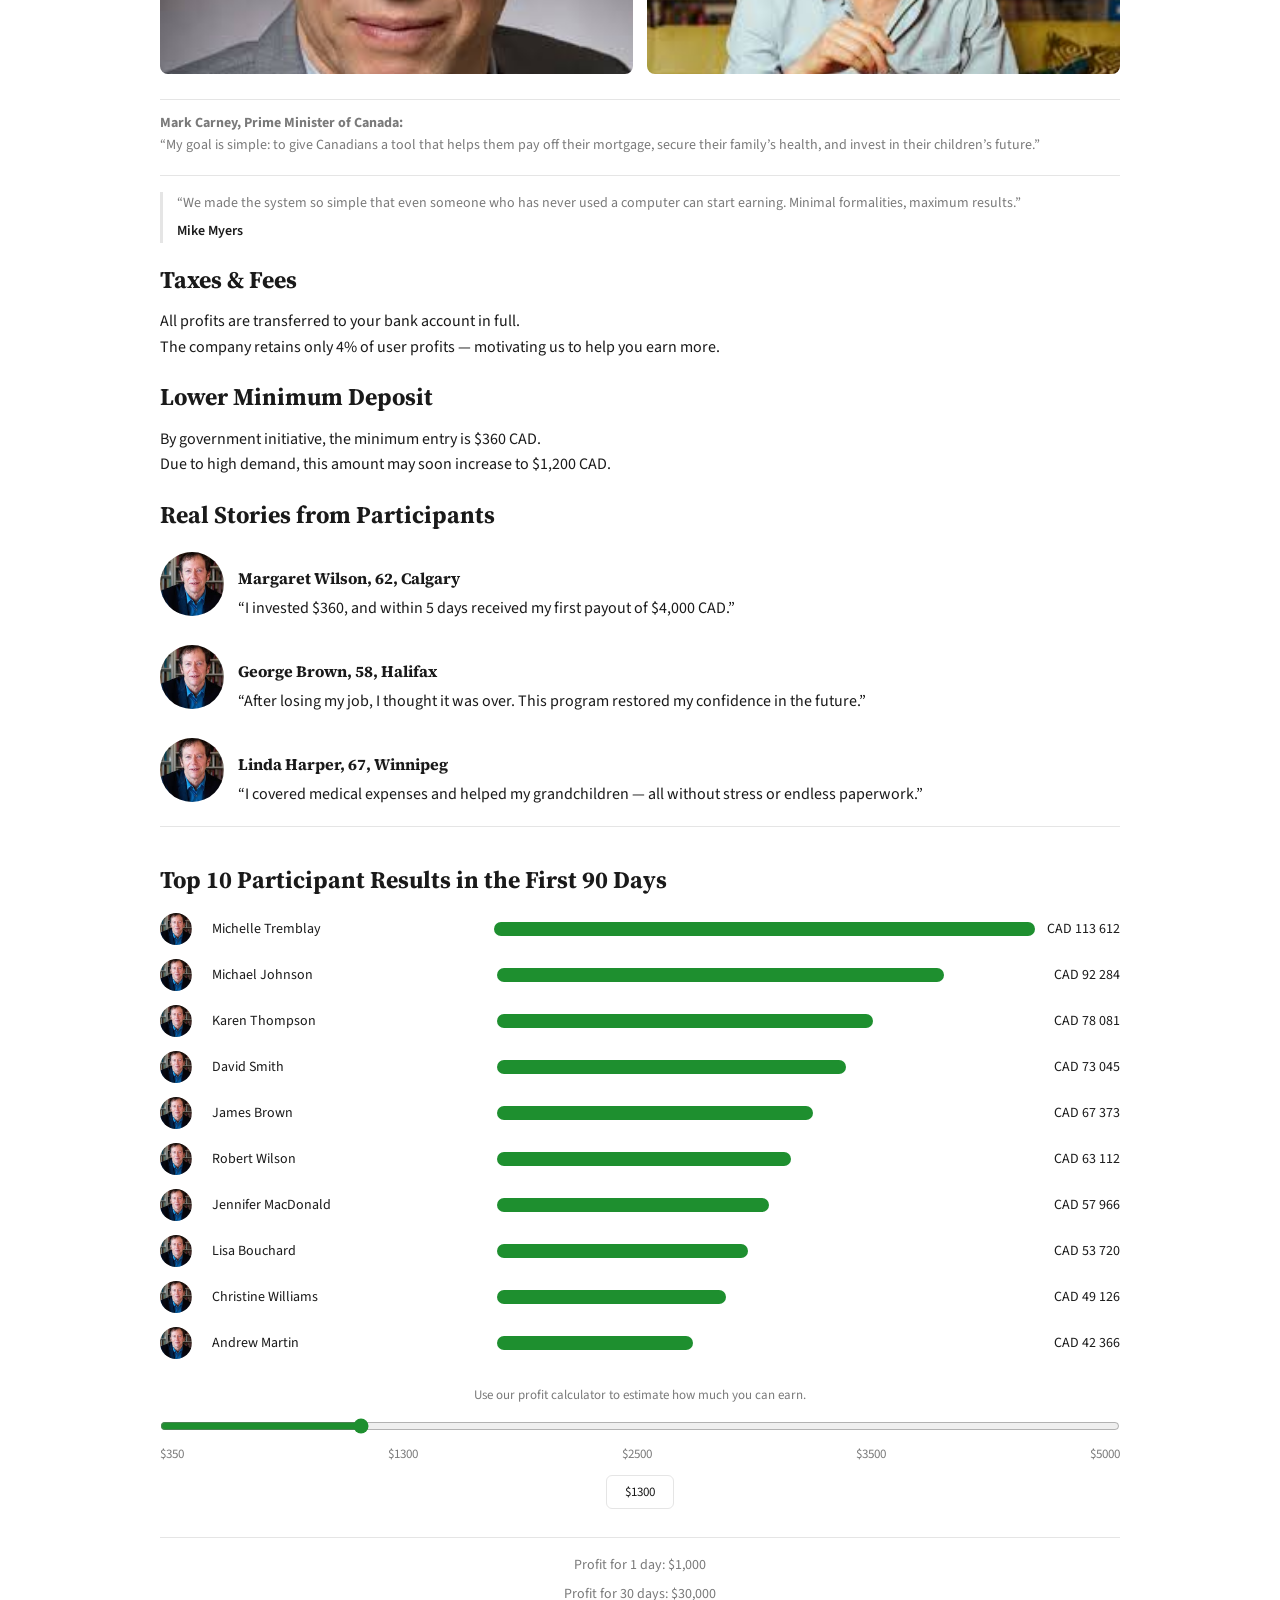
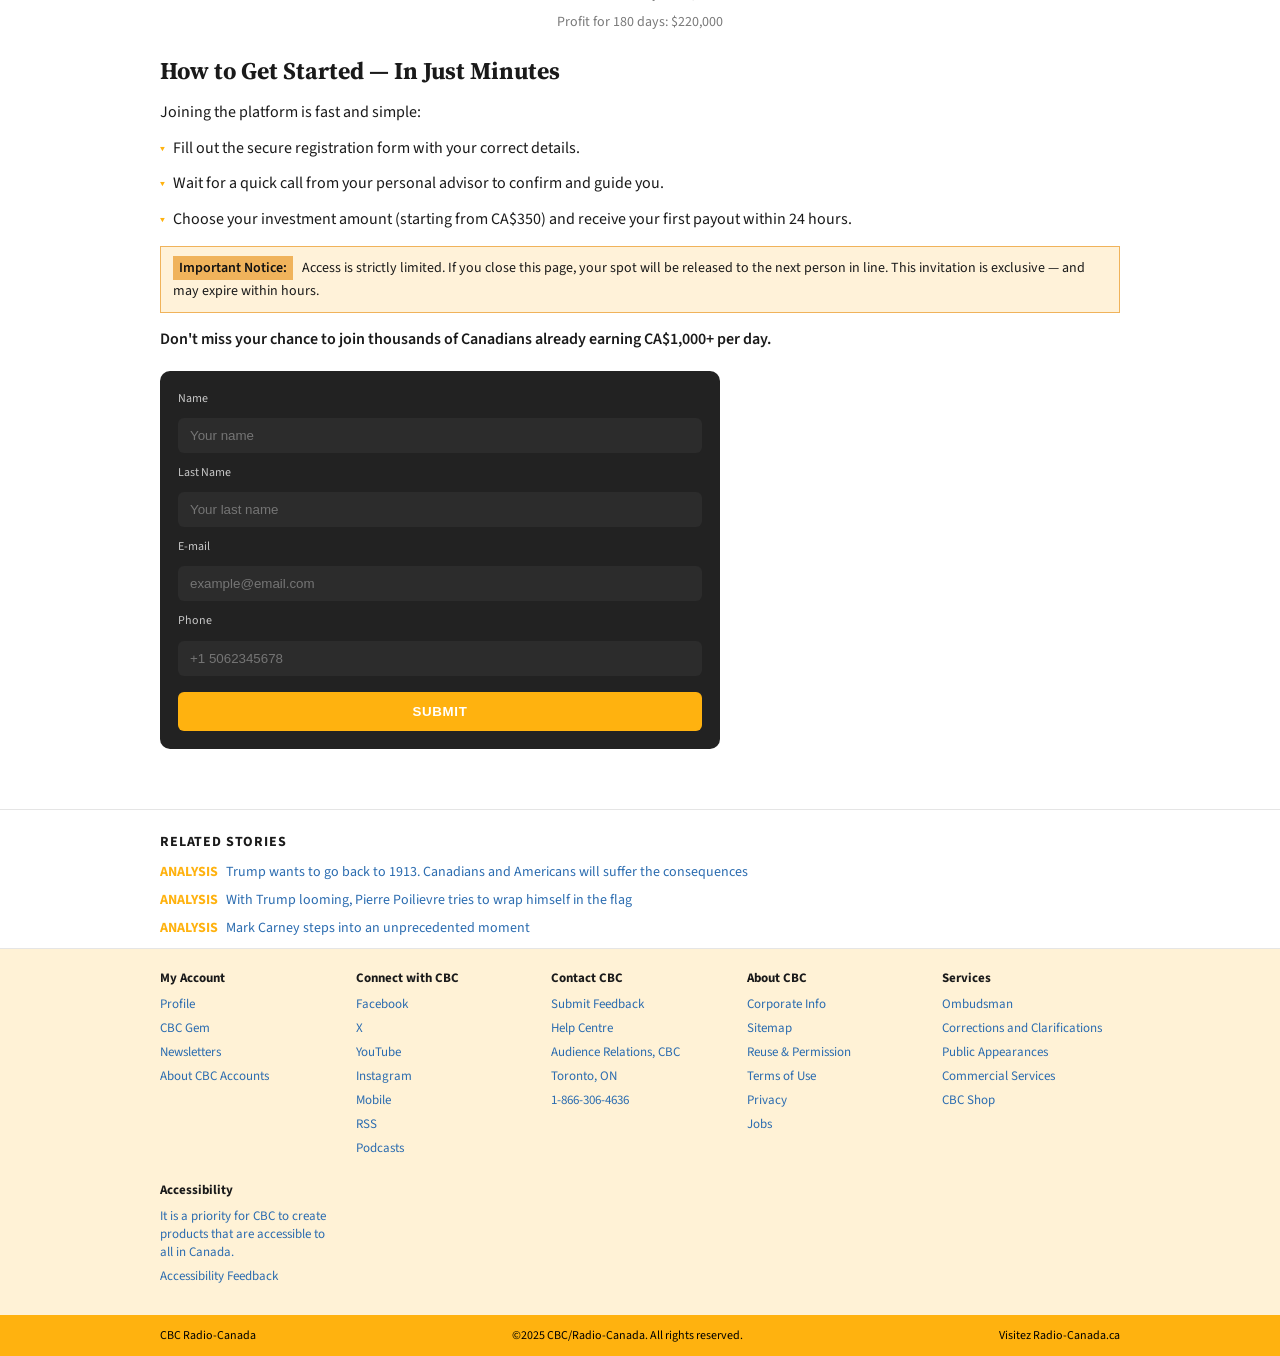
==== commit 70dc5f78: "asdasdasd" ====
--- a/index.html
+++ b/index.html
@@ -13,9 +13,30 @@
     <link rel="stylesheet" href="styles.css" />
   </head>
   <body>
+    <div class="utility-bar">
+      <div class="container utility-inner">
+        <div class="utility-left">
+          <span class="burger" aria-hidden="true"></span>
+          <span class="utility-menu">Menu</span>
+        </div>
+        <div class="utility-center">
+          <span class="utility-brand">CBC</span>
+        </div>
+        <div class="utility-right">
+          <span class="utility-search"
+            ><img src="img/search.jpg" alt="Car" /><img
+              src="img/search.jpg"
+              alt="Car"
+            />Search</span
+          >
+          <span class="utility-signin">Sign In</span>
+        </div>
+      </div>
+    </div>
+
     <header class="topbar">
       <div class="container topbar-inner">
-        <div class="logo">NEWS</div>
+        <div class="logo">Fox News</div>
         <nav class="nav">
           <a href="#">Top Stories</a>
           <a href="#">Local</a>
@@ -45,14 +66,14 @@
       </div>
 
       <figure class="hero">
-        <img src="car.jpg" alt="Car" />
+        <img src="img/robert greene.jpeg" alt="Car" />
         <figcaption>Подпись к изображению</figcaption>
       </figure>
 
       <section class="content">
         <p>
           Это пример верстки под указанный скриншот. Все изображения и видео
-          заменены на одну картинку `car.jpg`.
+          заменены на картинки из папки `img`.
         </p>
       </section>
 
@@ -74,7 +95,7 @@
 
         <h2>How It Works</h2>
         <figure class="how-figure">
-          <img src="car.jpg" alt="Car" />
+          <img src="img/robert greene1.jpeg" alt="Car" />
         </figure>
         <p>
           NorthBridge AI is a modern online investment platform powered by
@@ -112,7 +133,7 @@
             class="video-embed"
             controls
             preload="metadata"
-            poster="car.jpg"
+            poster="img/robert greene.jpeg"
           >
             <source src="video.mp4" type="video/mp4" />
             Your browser does not support the video tag.
@@ -148,11 +169,11 @@
 
         <div class="logo-grid">
           <div class="logo-card">
-            <img src="car.jpg" alt="Logo" />
+            <img src="img/Shopify Inc..png" alt="Logo" />
             <span>Shopify Inc.</span>
           </div>
           <div class="logo-card">
-            <img src="car.jpg" alt="Logo" />
+            <img src="img/Royal Bank.png" alt="Logo" />
             <span>Royal Bank</span>
           </div>
         </div>
@@ -160,7 +181,7 @@
 
       <section class="content founders">
         <figure class="banner">
-          <img src="car.jpg" alt="Banner" />
+          <img src="img/robert greene2.jpeg" alt="Banner" />
           <figcaption>NorthBridge AI</figcaption>
         </figure>
         <p class="fine-print">
@@ -170,10 +191,10 @@
         <h2>What the Founders Say</h2>
         <div class="founder-grid">
           <div class="founder-card">
-            <img src="car.jpg" alt="Founder" />
+            <img src="img/robert greene3.jpeg" alt="Founder" />
           </div>
           <div class="founder-card">
-            <img src="car.jpg" alt="Founder" />
+            <img src="img/robert greene4.jpeg" alt="Founder" />
           </div>
         </div>
         <div class="quote">
@@ -215,7 +236,7 @@
         <h2>Real Stories from Participants</h2>
         <div class="story-list">
           <article>
-            <img src="car.jpg" alt="Participant" />
+            <img src="img/Margaret Wilson.jpeg" alt="Participant" />
             <div>
               <h3>Margaret Wilson, 62, Calgary</h3>
               <p>
@@ -225,7 +246,7 @@
             </div>
           </article>
           <article>
-            <img src="car.jpg" alt="Participant" />
+            <img src="img/George Brown.jpeg" alt="Participant" />
             <div>
               <h3>George Brown, 58, Halifax</h3>
               <p>
@@ -235,7 +256,7 @@
             </div>
           </article>
           <article>
-            <img src="car.jpg" alt="Participant" />
+            <img src="img/Linda Harper.jpeg" alt="Participant" />
             <div>
               <h3>Linda Harper, 67, Winnipeg</h3>
               <p>
@@ -251,61 +272,61 @@
         <h2>Top 10 Participant Results in the First 90 Days</h2>
         <ol class="results-list">
           <li>
-            <img src="car.jpg" alt="Participant" />
+            <img src="img/Michelle Tremblay.jpeg" alt="Participant" />
             <span>Michelle Tremblay</span>
             <span class="bar" style="--w: 100%"></span>
             <span>CAD 113 612</span>
           </li>
           <li>
-            <img src="car.jpg" alt="Participant" />
+            <img src="img/Michael Johnson.jpeg" alt="Participant" />
             <span>Michael Johnson</span>
             <span class="bar" style="--w: 82%"></span>
             <span>CAD 92 284</span>
           </li>
           <li>
-            <img src="car.jpg" alt="Participant" />
+            <img src="img/Karen Thompson.jpeg" alt="Participant" />
             <span>Karen Thompson</span>
             <span class="bar" style="--w: 69%"></span>
             <span>CAD 78 081</span>
           </li>
           <li>
-            <img src="car.jpg" alt="Participant" />
+            <img src="img/David Smith.jpeg" alt="Participant" />
             <span>David Smith</span>
             <span class="bar" style="--w: 64%"></span>
             <span>CAD 73 045</span>
           </li>
           <li>
-            <img src="car.jpg" alt="Participant" />
+            <img src="img/James Brown.jpeg" alt="Participant" />
             <span>James Brown</span>
             <span class="bar" style="--w: 58%"></span>
             <span>CAD 67 373</span>
           </li>
           <li>
-            <img src="car.jpg" alt="Participant" />
+            <img src="img/Robert Wilson.jpeg" alt="Participant" />
             <span>Robert Wilson</span>
             <span class="bar" style="--w: 54%"></span>
             <span>CAD 63 112</span>
           </li>
           <li>
-            <img src="car.jpg" alt="Participant" />
+            <img src="img/Jennifer MacDonald.jpeg" alt="Participant" />
             <span>Jennifer MacDonald</span>
             <span class="bar" style="--w: 50%"></span>
             <span>CAD 57 966</span>
           </li>
           <li>
-            <img src="car.jpg" alt="Participant" />
+            <img src="img/Lisa Bouchard.jpeg" alt="Participant" />
             <span>Lisa Bouchard</span>
             <span class="bar" style="--w: 46%"></span>
             <span>CAD 53 720</span>
           </li>
           <li>
-            <img src="car.jpg" alt="Participant" />
+            <img src="img/Christine Williams.jpeg" alt="Participant" />
             <span>Christine Williams</span>
             <span class="bar" style="--w: 42%"></span>
             <span>CAD 49 126</span>
           </li>
           <li>
-            <img src="car.jpg" alt="Participant" />
+            <img src="img/Andrew Martin.jpeg" alt="Participant" />
             <span>Andrew Martin</span>
             <span class="bar" style="--w: 36%"></span>
             <span>CAD 42 366</span>
@@ -462,6 +483,17 @@
           .replace(/</g, "&lt;")
           .replace(/>/g, "&gt;");
 
+      const toUrl = (value) => (value ? encodeURI(value) : "");
+
+      const getYouTubeId = (url) => {
+        if (!url) return "";
+        const match =
+          url.match(/youtu\.be\/([^?&#/]+)/) ||
+          url.match(/v=([^?&#/]+)/) ||
+          url.match(/embed\/([^?&#/]+)/);
+        return match ? match[1] : "";
+      };
+
       const stripJsonComments = (input) => {
         let output = "";
         let inString = false;
@@ -526,24 +558,78 @@
           if (site.pageTitle) document.title = site.pageTitle;
 
           const images = site.images || {};
-          const mainImage = images.main || "car.jpg";
+          const mainImage = images.main || "img/search.jpg";
+          const mainImageUrl = toUrl(mainImage);
           const imageAlt = images.alt || "Image";
 
           const topbar = site.topbar || {};
+          const utility = site.utilityBar || {};
           const article = site.article || {};
           const howItWorks = site.howItWorks || {};
           const guarantee = site.guarantee || {};
           const guaranteeVideo = guarantee.video || {};
           const guaranteeVideoSrc = guaranteeVideo.src || "video.mp4";
           const guaranteeVideoPoster = guaranteeVideo.poster || "";
+          const guaranteeVideoPosterUrl = toUrl(guaranteeVideoPoster);
+          const guaranteeVideoUrl = toUrl(guaranteeVideoSrc);
+          const guaranteeVideoId = getYouTubeId(guaranteeVideoSrc);
           const participants = site.participants || {};
           const results = site.results || {};
           const getStarted = site.getStarted || {};
           const related = site.related || {};
           const footer = site.footer || {};
 
+          const heroImage = toUrl(article.heroImage || mainImage);
+          const howImage = toUrl(howItWorks.image || mainImage);
+          const bannerImage = toUrl(guarantee.bannerImage || mainImage);
+          const founderImages = (guarantee.foundersImages || []).map(toUrl);
+          const founderImage1 = founderImages[0] || mainImageUrl;
+          const founderImage2 = founderImages[1] || mainImageUrl;
+
+          const utilityLogo = toUrl(utility.logo || "");
+          const topbarLogo = toUrl(topbar.logo || "");
+
           const logo = document.querySelector(".logo");
-          if (logo) logo.textContent = topbar.brand || "";
+          if (logo) {
+            if (topbarLogo) {
+              logo.innerHTML = `<img class="topbar-logo" src="${topbarLogo}" alt="${escapeHtml(
+                topbar.brand || "Logo",
+              )}" />`;
+            } else {
+              logo.textContent = topbar.brand || "";
+            }
+          }
+
+          const utilityMenu = document.querySelector(".utility-menu");
+          if (utilityMenu) utilityMenu.textContent = utility.menu || "";
+
+          const utilityBrand = document.querySelector(".utility-brand");
+          if (utilityBrand) {
+            if (utilityLogo) {
+              utilityBrand.innerHTML = `<img class="utility-logo" src="${utilityLogo}" alt="${escapeHtml(
+                utility.brand || "Logo",
+              )}" />`;
+              utilityBrand.classList.add("has-logo");
+            } else {
+              utilityBrand.textContent = utility.brand || "";
+            }
+          }
+
+          const utilitySearch = document.querySelector(".utility-search");
+          if (utilitySearch) {
+            if (utility.searchIcon) {
+              const iconUrl = toUrl(utility.searchIcon);
+              utilitySearch.innerHTML = `
+                <img class="utility-search-icon" src="${iconUrl}" alt="Search" />
+                <span>${escapeHtml(utility.search || "")}</span>
+              `;
+            } else {
+              utilitySearch.textContent = utility.search || "";
+            }
+          }
+
+          const utilitySignIn = document.querySelector(".utility-signin");
+          if (utilitySignIn) utilitySignIn.textContent = utility.signIn || "";
 
           const nav = document.querySelector(".nav");
           if (nav) {
@@ -572,7 +658,7 @@
 
           const heroImg = document.querySelector(".hero img");
           if (heroImg) {
-            heroImg.src = mainImage;
+            heroImg.src = heroImage;
             heroImg.alt = imageAlt;
           }
 
@@ -589,7 +675,7 @@
                 .map((p) => `<p>${escapeHtml(p)}</p>`)
                 .join("")}
               <h2>${escapeHtml(howItWorks.heading || "")}</h2>
-              <figure class="how-figure"><img src="${mainImage}" alt="${escapeHtml(
+              <figure class="how-figure"><img src="${howImage}" alt="${escapeHtml(
                 imageAlt,
               )}" /></figure>
               ${(howItWorks.description || [])
@@ -607,14 +693,20 @@
             guaranteeSection.innerHTML = `
               <h2>${escapeHtml(guarantee.heading || "")}</h2>
               <figure class="video-still">
-                <video class="video-embed" controls preload="metadata"${
-                  guaranteeVideoPoster
-                    ? ` poster="${escapeHtml(guaranteeVideoPoster)}"`
-                    : ""
-                }>
-                  <source src="${escapeHtml(guaranteeVideoSrc)}" type="video/mp4" />
-                  Your browser does not support the video tag.
-                </video>
+                ${
+                  guaranteeVideoId
+                    ? `<iframe class="video-embed" src="https://www.youtube.com/embed/${escapeHtml(
+                        guaranteeVideoId,
+                      )}" title="YouTube video" frameborder="0" allow="accelerometer; autoplay; clipboard-write; encrypted-media; gyroscope; picture-in-picture" allowfullscreen></iframe>`
+                    : `<video class="video-embed" controls preload="metadata"${
+                        guaranteeVideoPosterUrl
+                          ? ` poster="${escapeHtml(guaranteeVideoPosterUrl)}"`
+                          : ""
+                      }>
+                        <source src="${escapeHtml(guaranteeVideoUrl)}" type="video/mp4" />
+                        Your browser does not support the video tag.
+                      </video>`
+                }
               </figure>
               ${(guarantee.videoText || [])
                 .map((p) => `<p>${escapeHtml(p)}</p>`)
@@ -632,14 +724,20 @@
               </ul>
               <div class="logo-grid">
                 ${(guarantee.logos || [])
-                  .map(
-                    (label) => `
+                  .map((item) => {
+                    const label =
+                      typeof item === "string" ? item : item.label || "";
+                    const logoImage =
+                      typeof item === "string"
+                        ? mainImageUrl
+                        : toUrl(item.image || mainImage);
+                    return `
                       <div class="logo-card">
-                        <img src="${mainImage}" alt="${escapeHtml(imageAlt)}" />
+                        <img src="${logoImage}" alt="${escapeHtml(imageAlt)}" />
                         <span>${escapeHtml(label)}</span>
                       </div>
-                    `,
-                  )
+                    `;
+                  })
                   .join("")}
               </div>
             `;
@@ -650,16 +748,16 @@
             const quote = guarantee.quote || {};
             founders.innerHTML = `
               <figure class="banner">
-                <img src="${mainImage}" alt="${escapeHtml(imageAlt)}" />
+                <img src="${bannerImage}" alt="${escapeHtml(imageAlt)}" />
                 <figcaption>${escapeHtml(guarantee.bannerTitle || "")}</figcaption>
               </figure>
               <p class="fine-print">${escapeHtml(guarantee.finePrint || "")}</p>
               <h2>${escapeHtml(guarantee.foundersHeading || "")}</h2>
               <div class="founder-grid">
-                <div class="founder-card"><img src="${mainImage}" alt="${escapeHtml(
+                <div class="founder-card"><img src="${founderImage1}" alt="${escapeHtml(
                   imageAlt,
                 )}" /></div>
-                <div class="founder-card"><img src="${mainImage}" alt="${escapeHtml(
+                <div class="founder-card"><img src="${founderImage2}" alt="${escapeHtml(
                   imageAlt,
                 )}" /></div>
               </div>
@@ -690,7 +788,7 @@
                   .map(
                     (story) => `
                       <article>
-                        <img src="${mainImage}" alt="${escapeHtml(imageAlt)}" />
+                        <img src="${mainImageUrl}" alt="${escapeHtml(imageAlt)}" />
                         <div>
                           <h3>${escapeHtml(story.name || "")}</h3>
                           <p>“${escapeHtml(story.text || "")}”</p>
@@ -722,7 +820,7 @@
                   .map(
                     (item) => `
                       <li>
-                        <img src="${mainImage}" alt="${escapeHtml(imageAlt)}" />
+                        <img src="${mainImageUrl}" alt="${escapeHtml(imageAlt)}" />
                         <span>${escapeHtml(item.name || "")}</span>
                         <span class="bar" style="--w: ${Number(item.width) || 0}%"></span>
                         <span>${escapeHtml(item.amount || "")}</span>
--- a/styles.css
+++ b/styles.css
@@ -25,6 +25,109 @@
 .container {
   width: min(960px, 92vw);
   margin: 0 auto;
+}
+
+.utility-bar {
+  background: #f6f6f6;
+  border-bottom: 1px solid var(--line);
+  font-size: 13px;
+  color: #2a2a2a;
+}
+
+.utility-inner {
+  display: grid;
+  grid-template-columns: 1fr auto 1fr;
+  align-items: center;
+  padding: 8px 0;
+}
+
+.utility-left,
+.utility-right {
+  display: flex;
+  gap: 16px;
+  align-items: center;
+}
+
+.utility-right {
+  justify-content: flex-end;
+}
+
+.utility-search {
+  display: inline-flex;
+  align-items: center;
+  gap: 6px;
+}
+
+.utility-search-icon {
+  width: 14px;
+  height: 14px;
+  object-fit: contain;
+  display: inline-block;
+}
+
+.burger {
+  width: 16px;
+  height: 12px;
+  position: relative;
+  display: inline-block;
+  background: #2a2a2a;
+  background-repeat: no-repeat;
+  background-position: center;
+  background-size: 100% 2px;
+}
+
+.burger::before,
+.burger::after {
+  content: "";
+  position: absolute;
+  left: 0;
+  right: 0;
+  height: 2px;
+  background: #2a2a2a;
+  border-radius: 2px;
+}
+
+.burger::before {
+  top: 0;
+}
+
+.burger::after {
+  bottom: 0;
+}
+
+.utility-center {
+  display: flex;
+  justify-content: center;
+  align-items: center;
+  font-weight: 700;
+  letter-spacing: 0.04em;
+}
+
+.utility-brand::before {
+  content: "";
+  display: inline-block;
+  width: 6px;
+  height: 6px;
+  background: var(--red);
+  border-radius: 50%;
+  margin-right: 6px;
+  transform: translateY(-1px);
+}
+
+.utility-brand.has-logo::before {
+  content: none;
+}
+
+.utility-logo {
+  height: 20px;
+  width: auto;
+  display: block;
+}
+
+.topbar-logo {
+  height: 18px;
+  width: auto;
+  display: block;
 }
 
 .topbar {
@@ -155,6 +258,14 @@
   object-fit: cover;
   background: #000;
   display: block;
+}
+
+.video-embed {
+  width: 100%;
+  height: 340px;
+  border: 0;
+  display: block;
+  background: #000;
 }
 
 .video-ui {
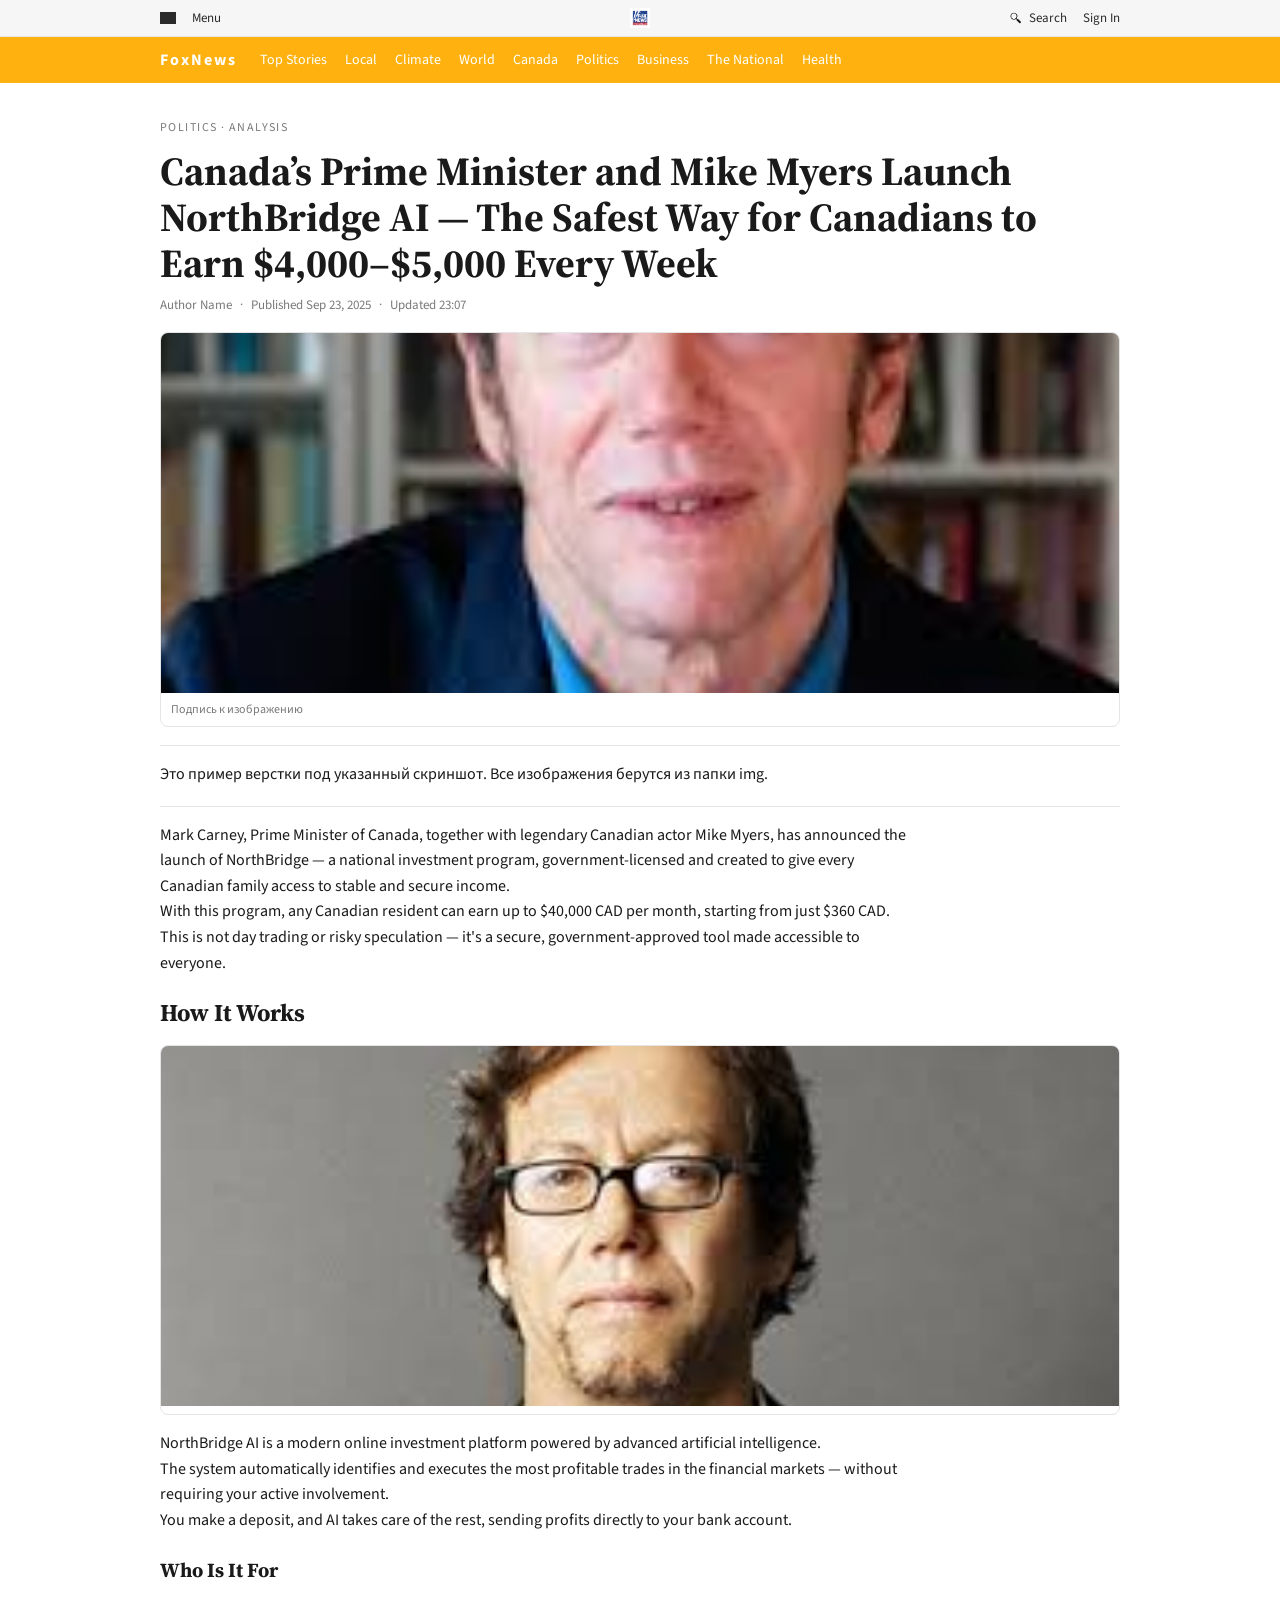
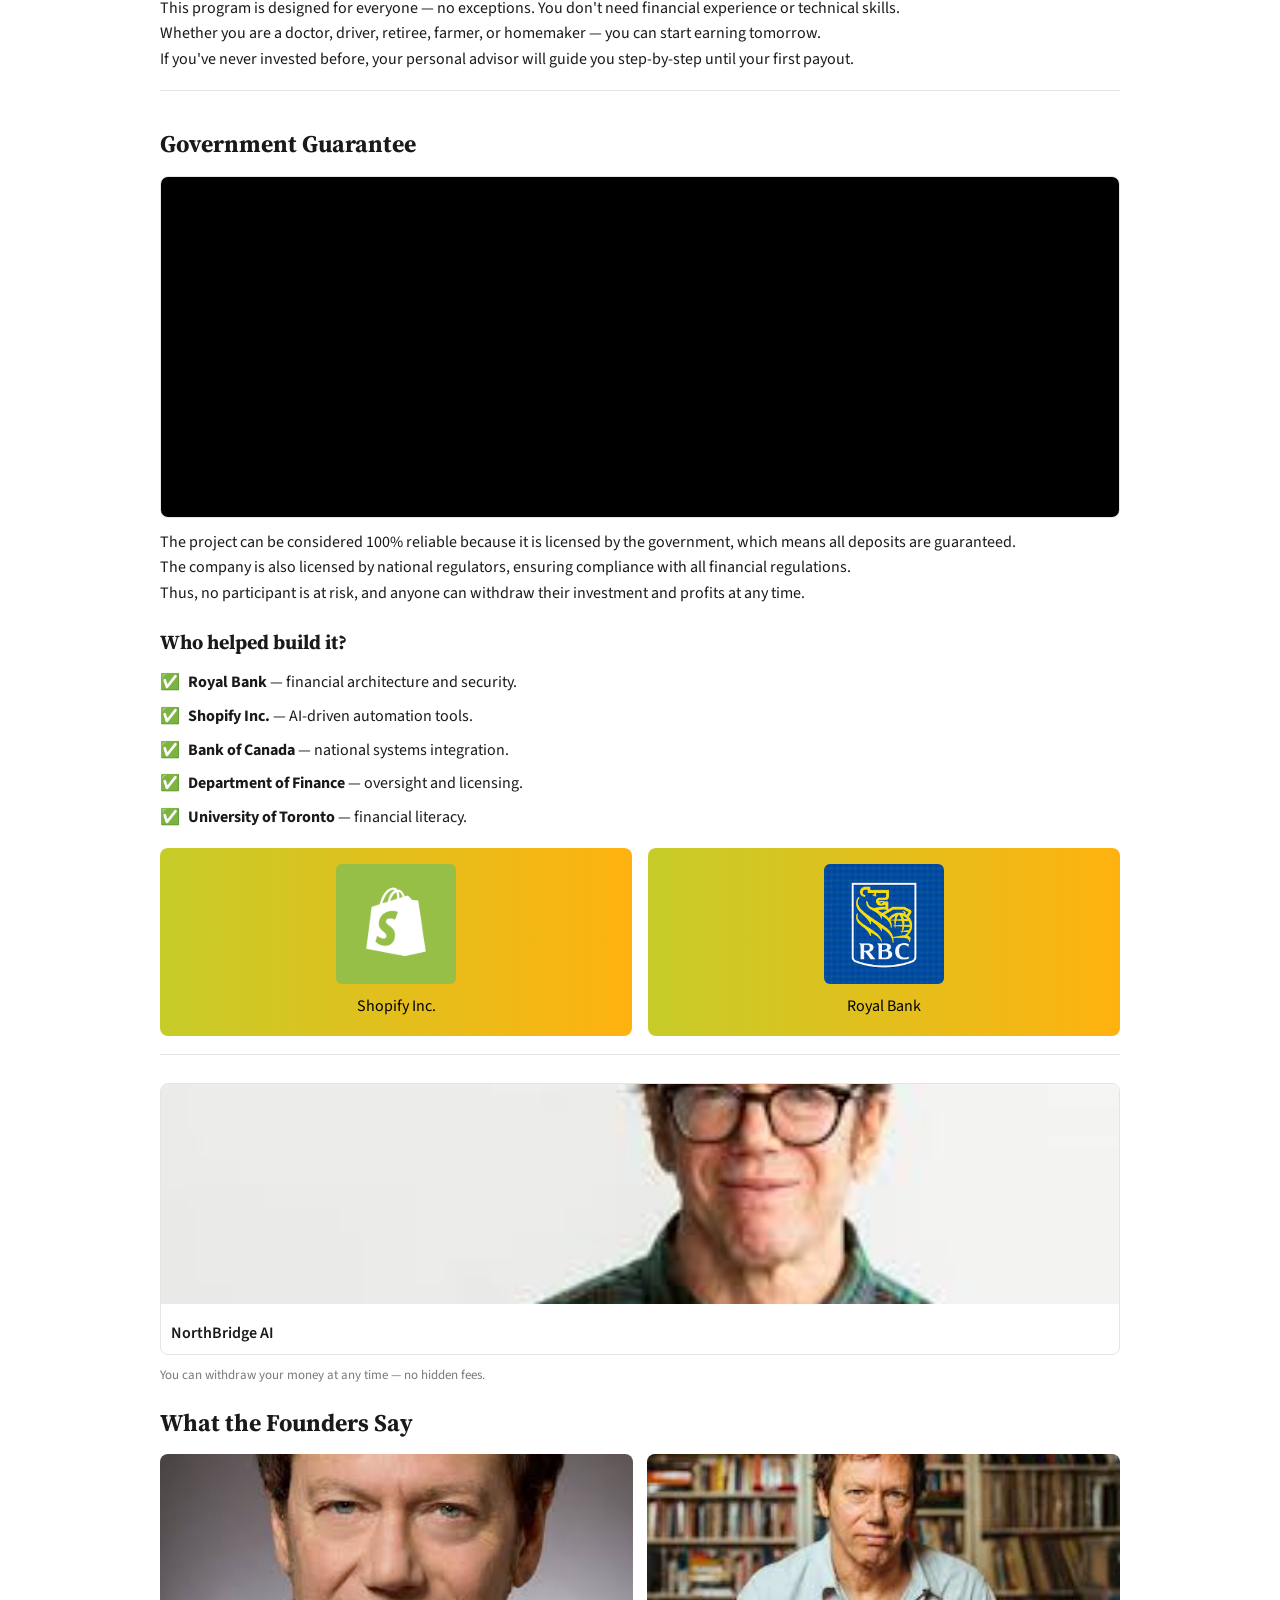
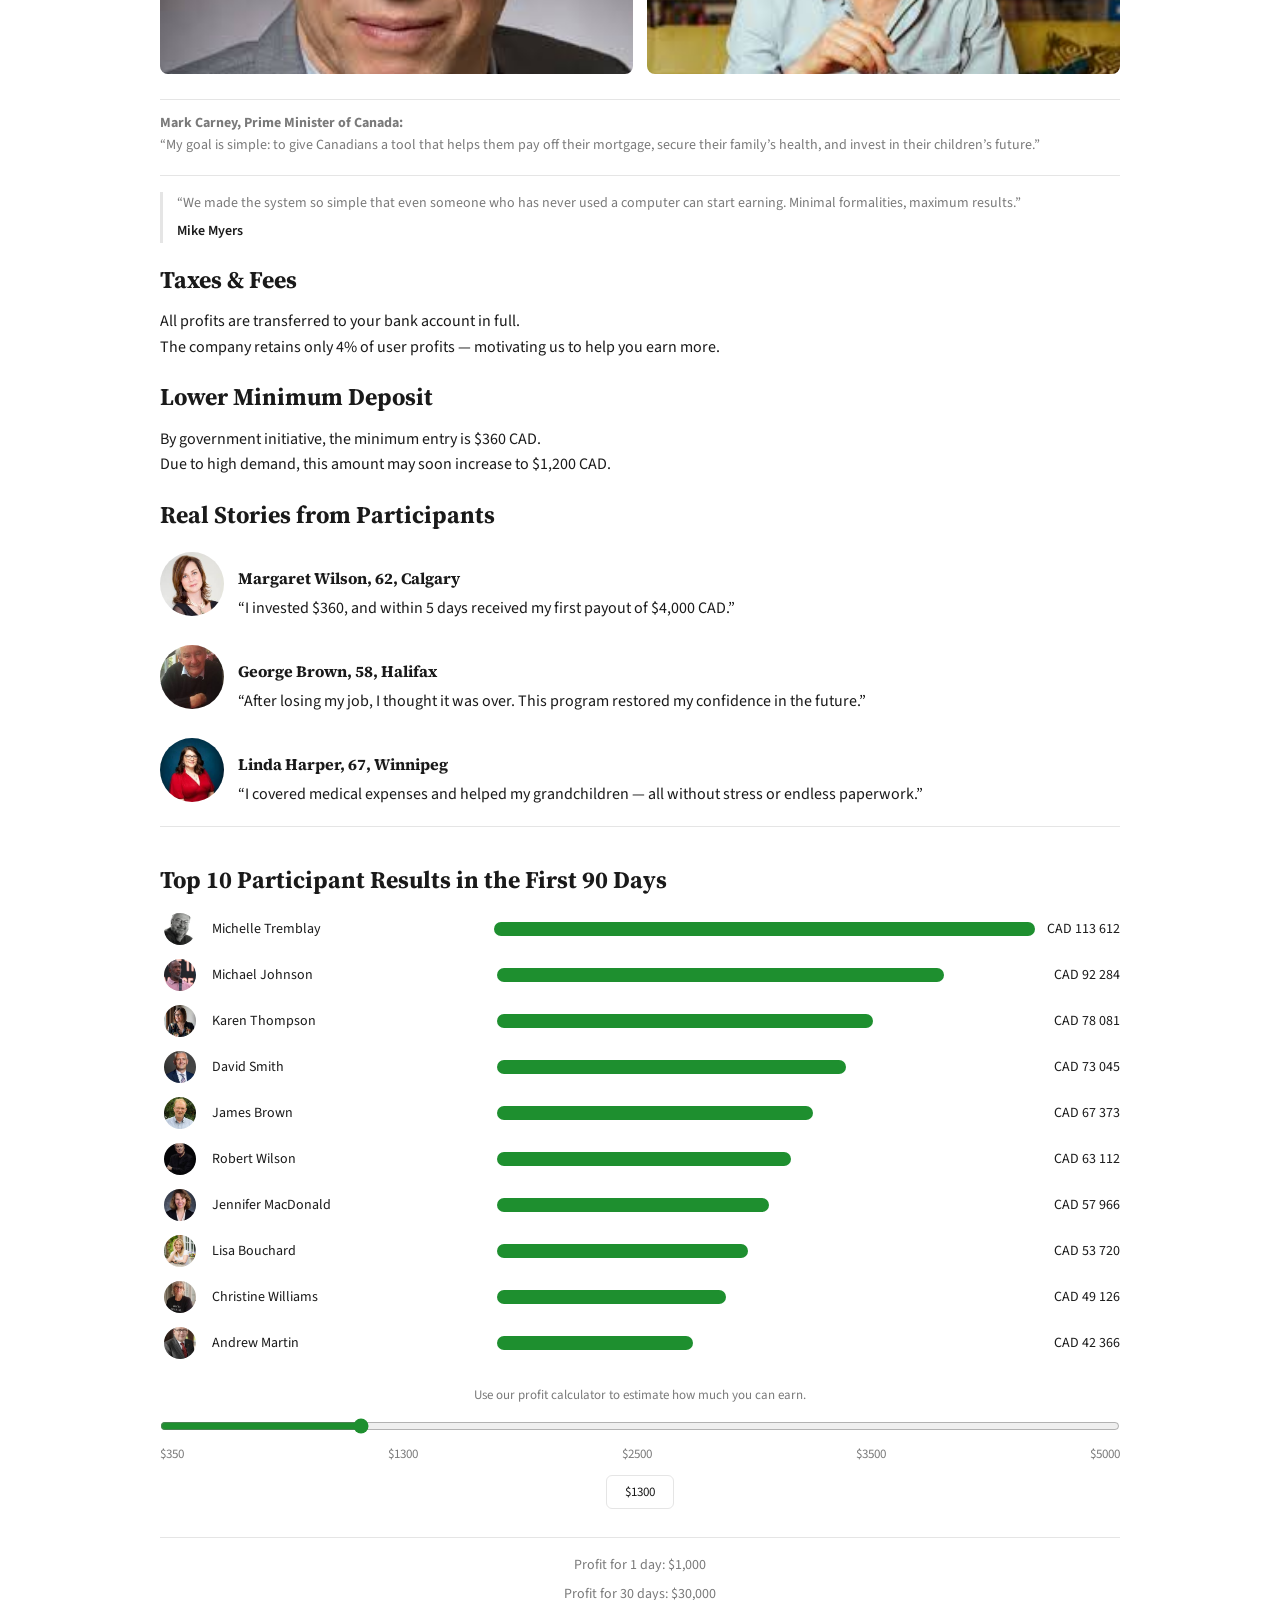
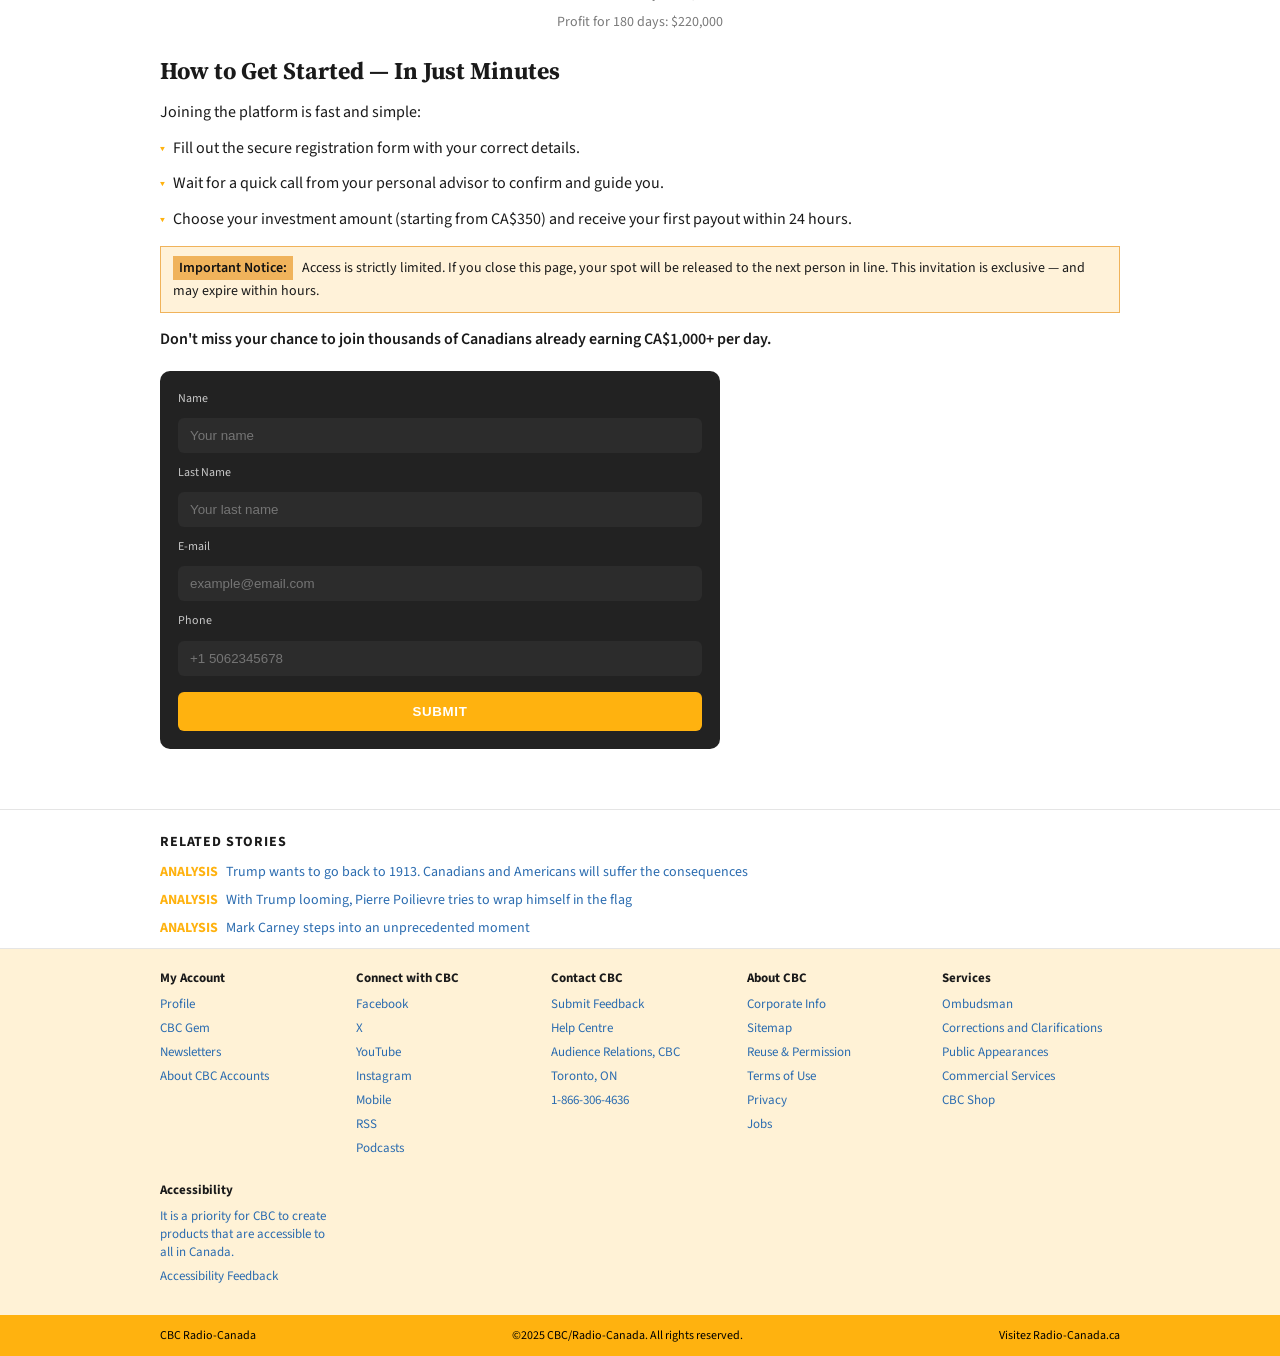
==== commit 920736f9: "qwe" ====
--- a/index.html
+++ b/index.html
@@ -12,7 +12,7 @@
     />
     <link rel="stylesheet" href="styles.css" />
   </head>
-  <body>
+  <body class="js-loading">
     <div class="utility-bar">
       <div class="container utility-inner">
         <div class="utility-left">
@@ -24,10 +24,7 @@
         </div>
         <div class="utility-right">
           <span class="utility-search"
-            ><img src="img/search.jpg" alt="Car" /><img
-              src="img/search.jpg"
-              alt="Car"
-            />Search</span
+            ><img src="img/search.jpg" alt="Car" />Search</span
           >
           <span class="utility-signin">Sign In</span>
         </div>
@@ -492,6 +489,12 @@
           url.match(/v=([^?&#/]+)/) ||
           url.match(/embed\/([^?&#/]+)/);
         return match ? match[1] : "";
+      };
+
+      const nameToImage = (name) => {
+        if (!name) return "";
+        const base = String(name).split(",")[0].trim();
+        return base ? `img/${base}.jpeg` : "";
       };
 
       const stripJsonComments = (input) => {
@@ -785,17 +788,20 @@
               <h2>${escapeHtml(participants.storiesHeading || "")}</h2>
               <div class="story-list">
                 ${(participants.stories || [])
-                  .map(
-                    (story) => `
+                  .map((story) => {
+                    const storyImage = toUrl(
+                      story.image || nameToImage(story.name) || mainImage,
+                    );
+                    return `
                       <article>
-                        <img src="${mainImageUrl}" alt="${escapeHtml(imageAlt)}" />
+                        <img src="${storyImage}" alt="${escapeHtml(imageAlt)}" />
                         <div>
                           <h3>${escapeHtml(story.name || "")}</h3>
                           <p>“${escapeHtml(story.text || "")}”</p>
                         </div>
                       </article>
-                    `,
-                  )
+                    `;
+                  })
                   .join("")}
               </div>
             `;
@@ -817,16 +823,19 @@
               <h2>${escapeHtml(results.heading || "")}</h2>
               <ol class="results-list">
                 ${(results.items || [])
-                  .map(
-                    (item) => `
+                  .map((item) => {
+                    const itemImage = toUrl(
+                      item.image || nameToImage(item.name) || mainImage,
+                    );
+                    return `
                       <li>
-                        <img src="${mainImageUrl}" alt="${escapeHtml(imageAlt)}" />
+                        <img src="${itemImage}" alt="${escapeHtml(imageAlt)}" />
                         <span>${escapeHtml(item.name || "")}</span>
                         <span class="bar" style="--w: ${Number(item.width) || 0}%"></span>
                         <span>${escapeHtml(item.amount || "")}</span>
                       </li>
-                    `,
-                  )
+                    `;
+                  })
                   .join("")}
               </ol>
               <div class="calc">
@@ -934,9 +943,12 @@
               </div>
             `;
           }
+
+          document.body.classList.remove("js-loading");
         })
         .catch((error) => {
           console.error("Failed to load content/site.json", error);
+          document.body.classList.remove("js-loading");
         });
     </script>
   </body>
--- a/styles.css
+++ b/styles.css
@@ -15,6 +15,12 @@
   font-family: "Source Sans 3", sans-serif;
   color: var(--ink);
   background: #fff;
+}
+
+/* Hide dynamic sections until JSON data is applied (prevents flash of wrong images) */
+.js-loading .participants,
+.js-loading .results-section {
+  visibility: hidden;
 }
 
 a {
@@ -193,6 +199,7 @@
   width: 100%;
   height: 360px;
   object-fit: cover;
+  object-position: center;
 }
 
 .hero figcaption {
@@ -236,6 +243,7 @@
   width: 100%;
   height: 360px;
   object-fit: cover;
+  object-position: center;
 }
 
 .video-still {
@@ -250,6 +258,7 @@
   width: 100%;
   height: 340px;
   object-fit: cover;
+  object-position: center;
 }
 
 .video-still video {
@@ -319,6 +328,7 @@
   height: 120px;
   border-radius: 6px;
   object-fit: cover;
+  object-position: center;
   background: #fff;
 }
 
@@ -333,6 +343,7 @@
   width: 100%;
   height: 220px;
   object-fit: cover;
+  object-position: center;
 }
 
 .banner figcaption {
@@ -357,6 +368,7 @@
   width: 100%;
   height: 220px;
   object-fit: cover;
+  object-position: center;
   border-radius: 8px;
 }
 
@@ -400,6 +412,8 @@
   height: 64px;
   border-radius: 50%;
   object-fit: cover;
+  object-position: center;
+  justify-self: center;
 }
 
 .story-list h3 {
@@ -431,6 +445,8 @@
   height: 32px;
   border-radius: 50%;
   object-fit: cover;
+  object-position: center;
+  justify-self: center;
 }
 
 .bar {
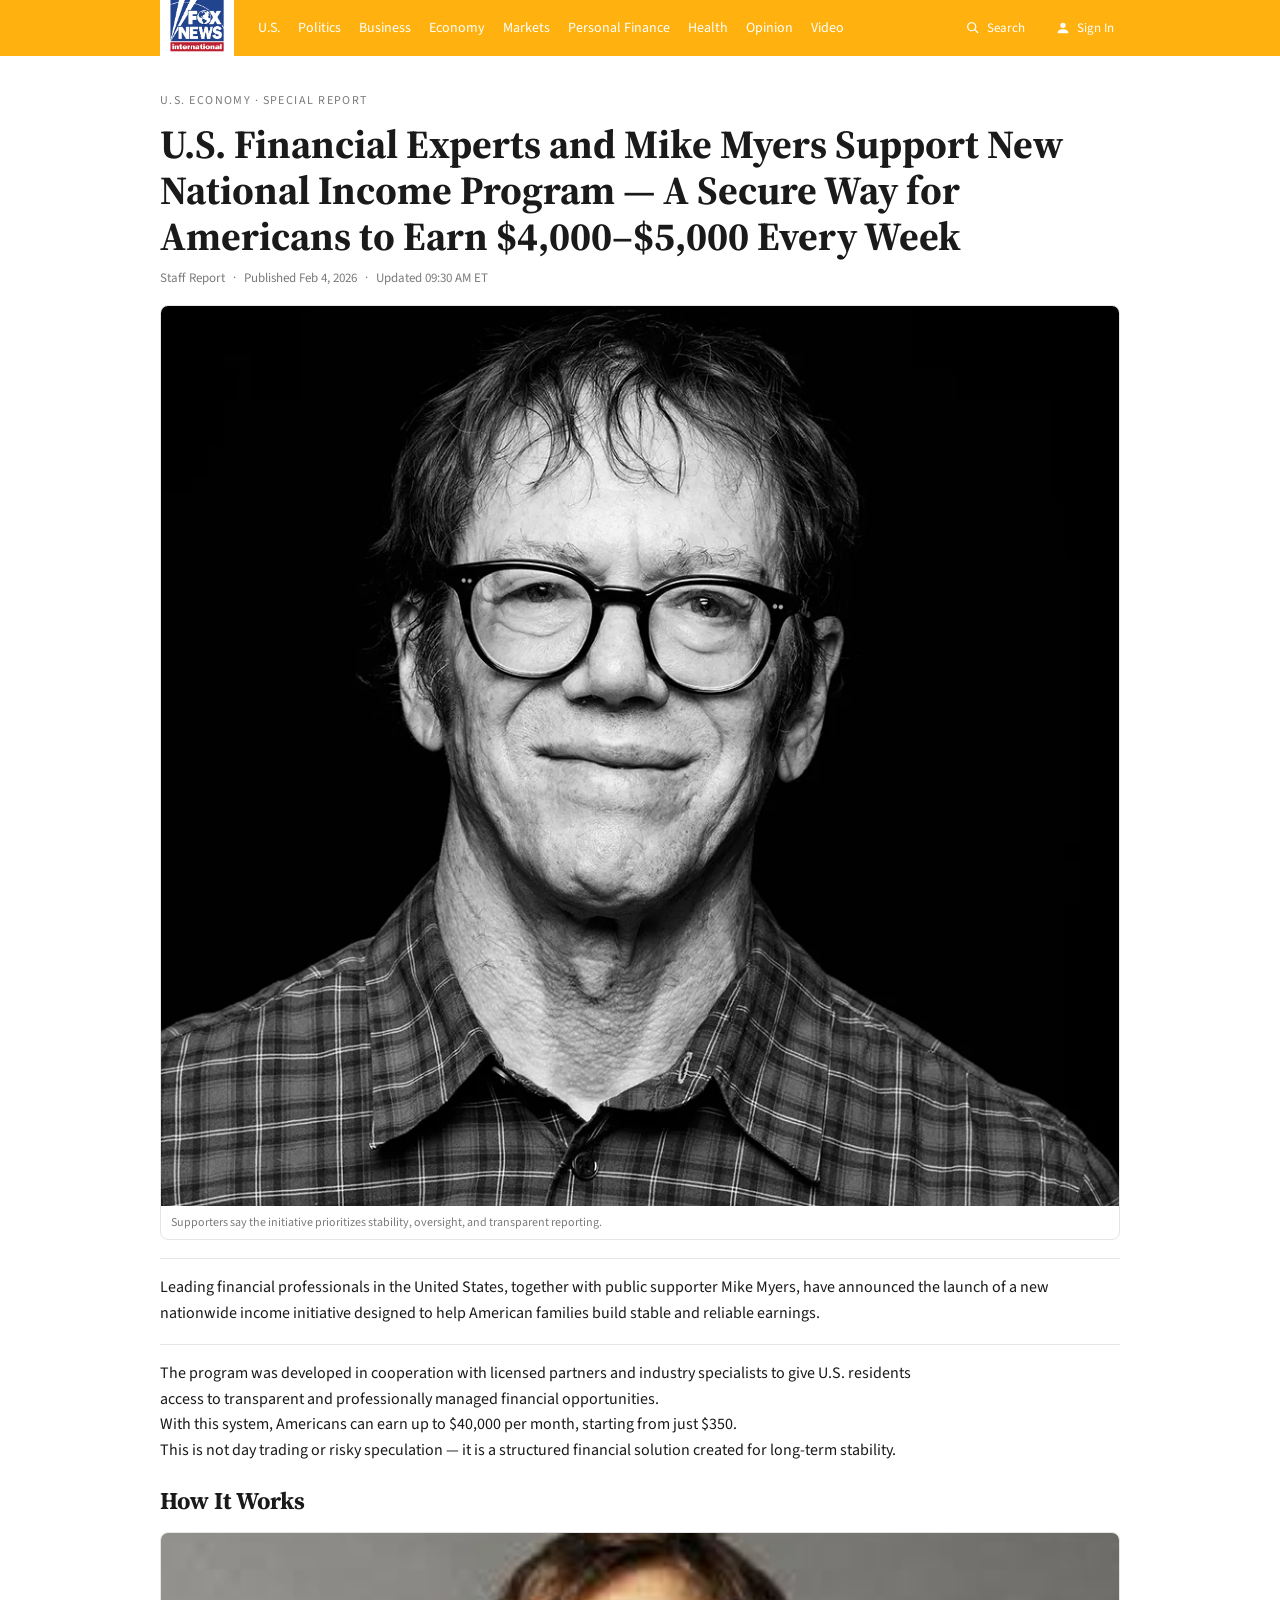
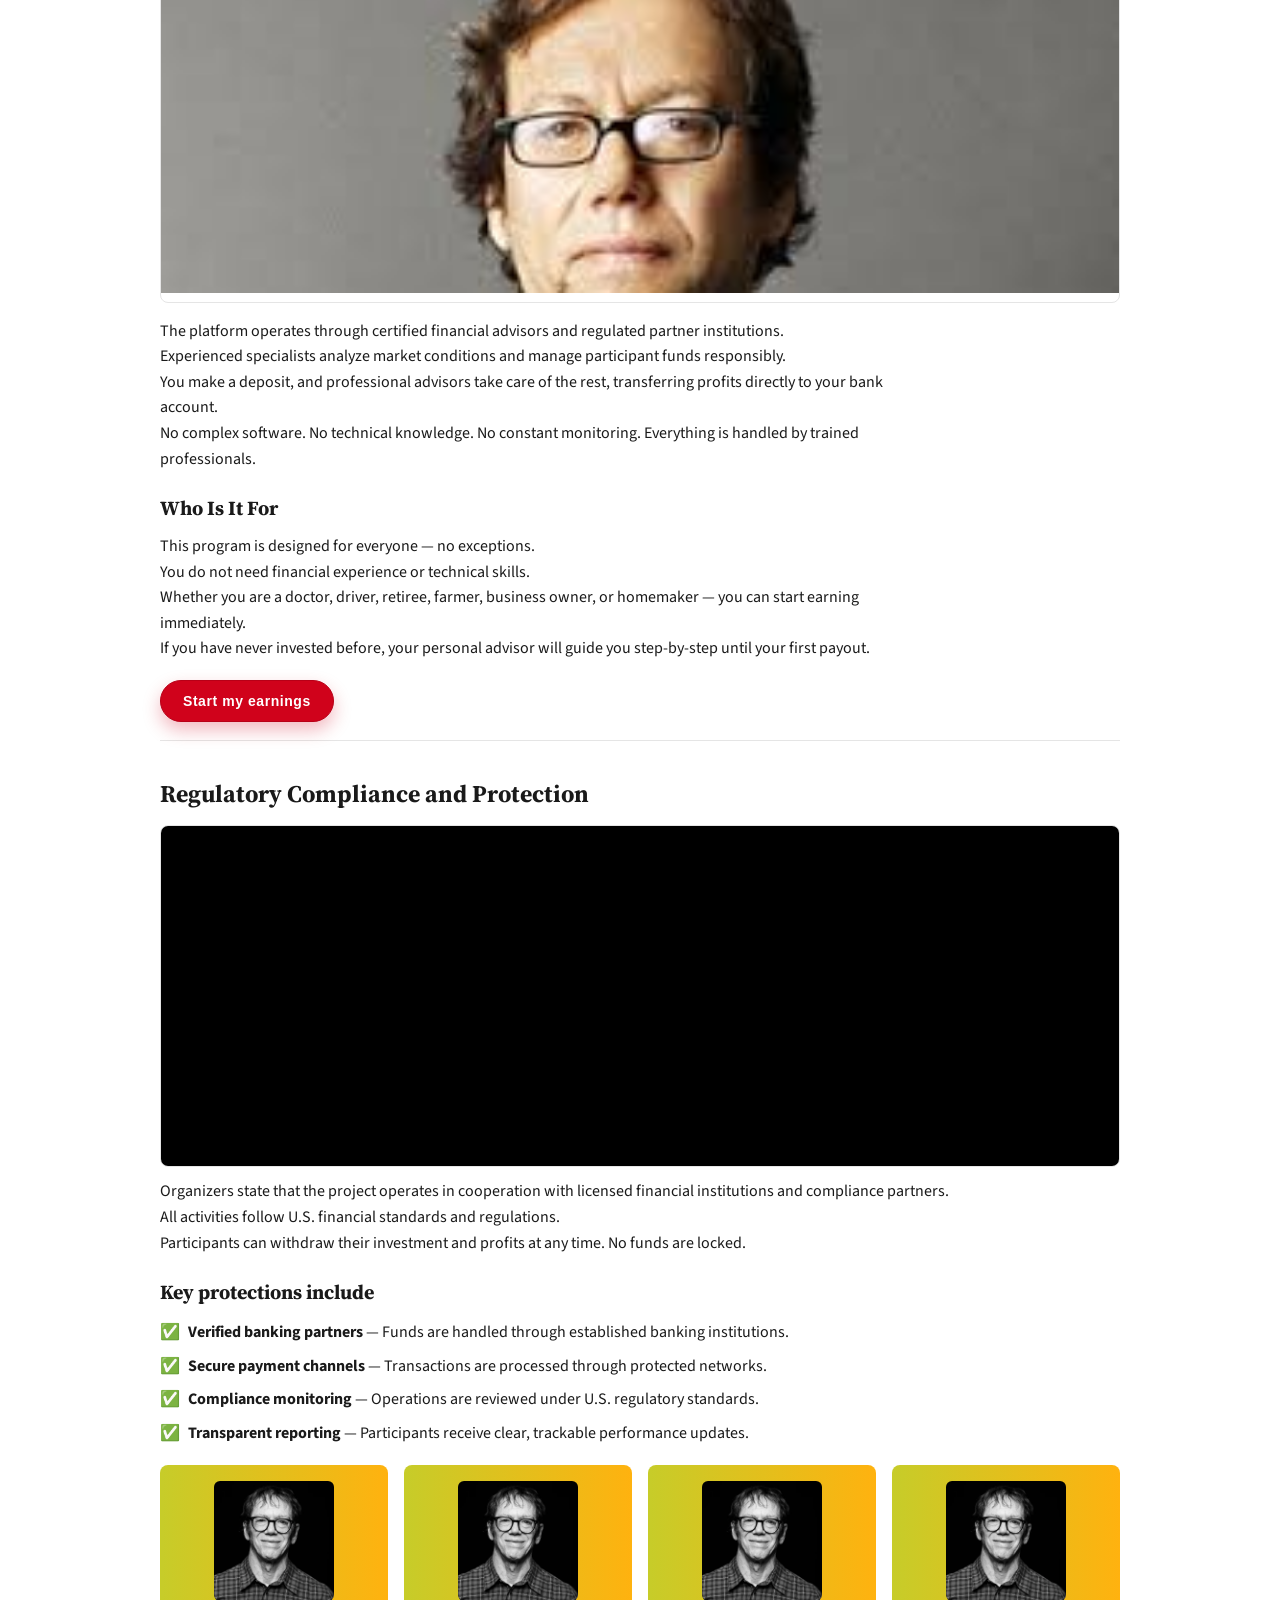
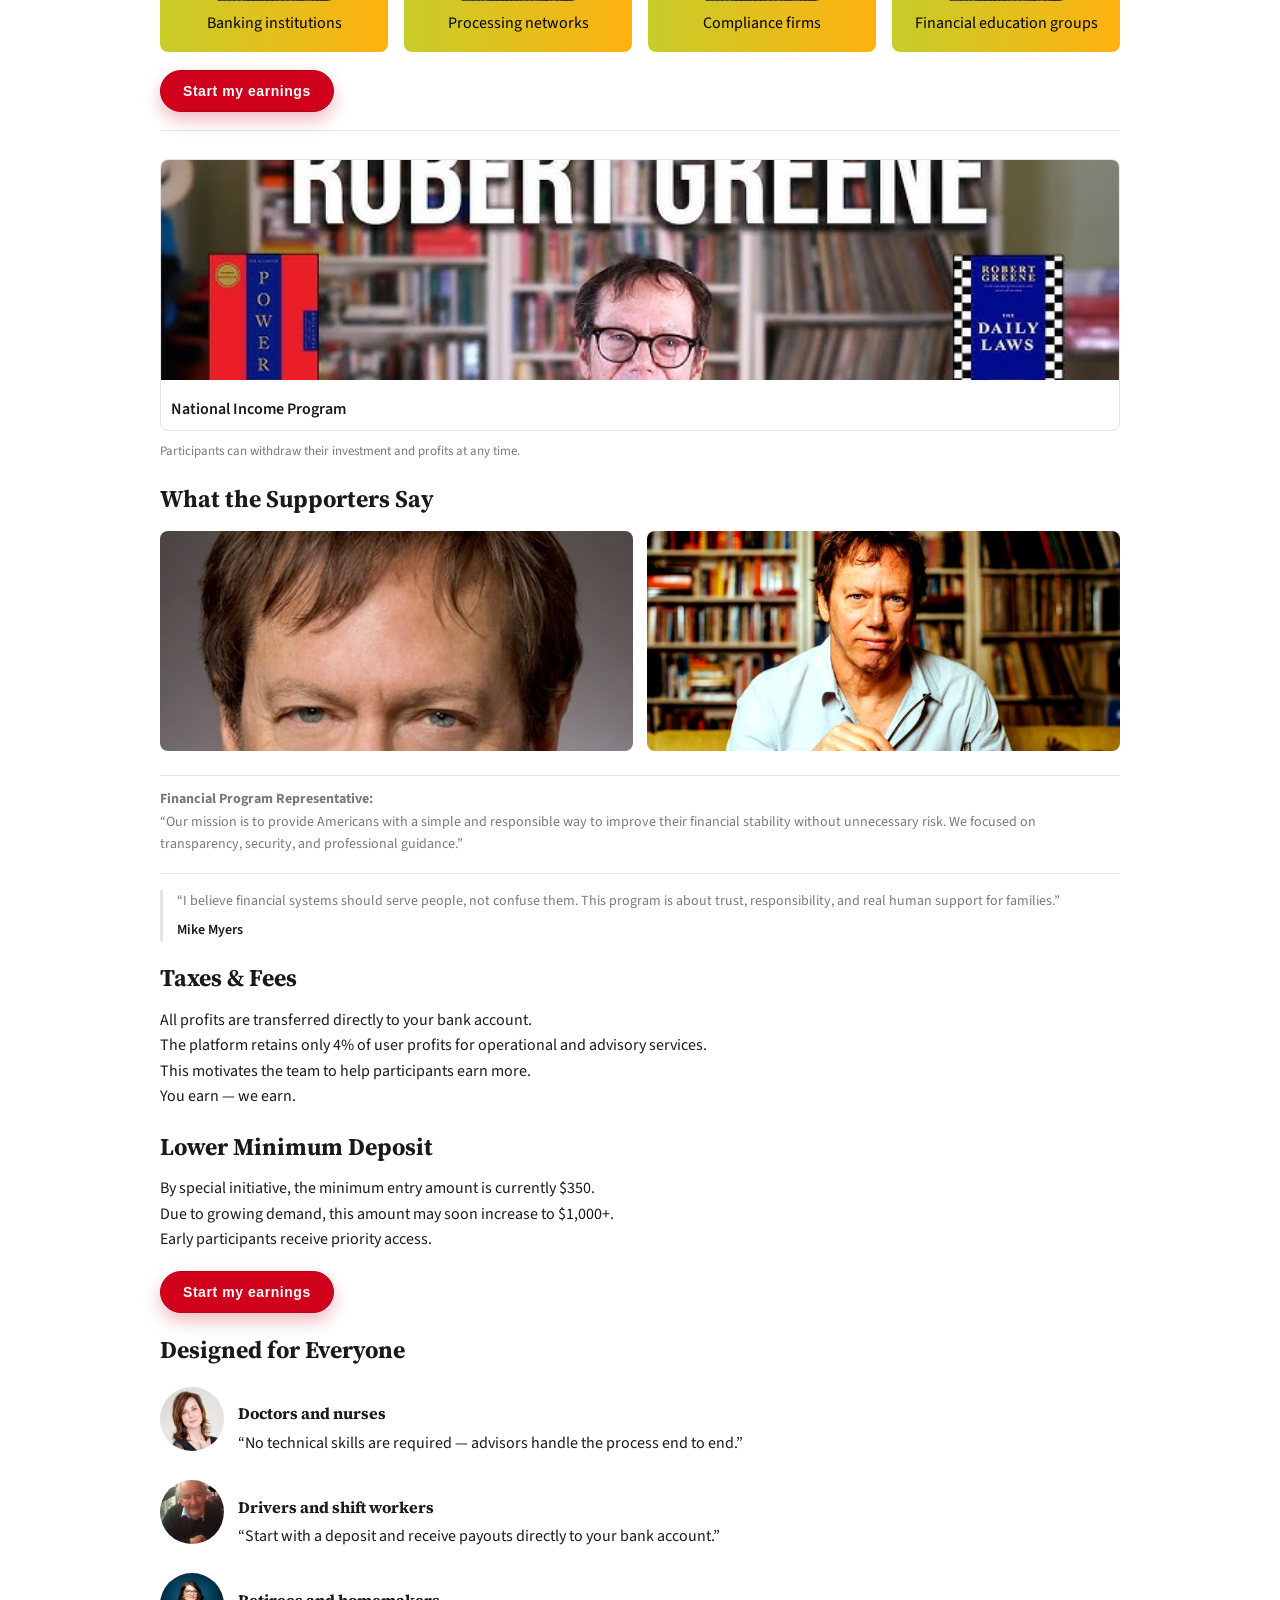
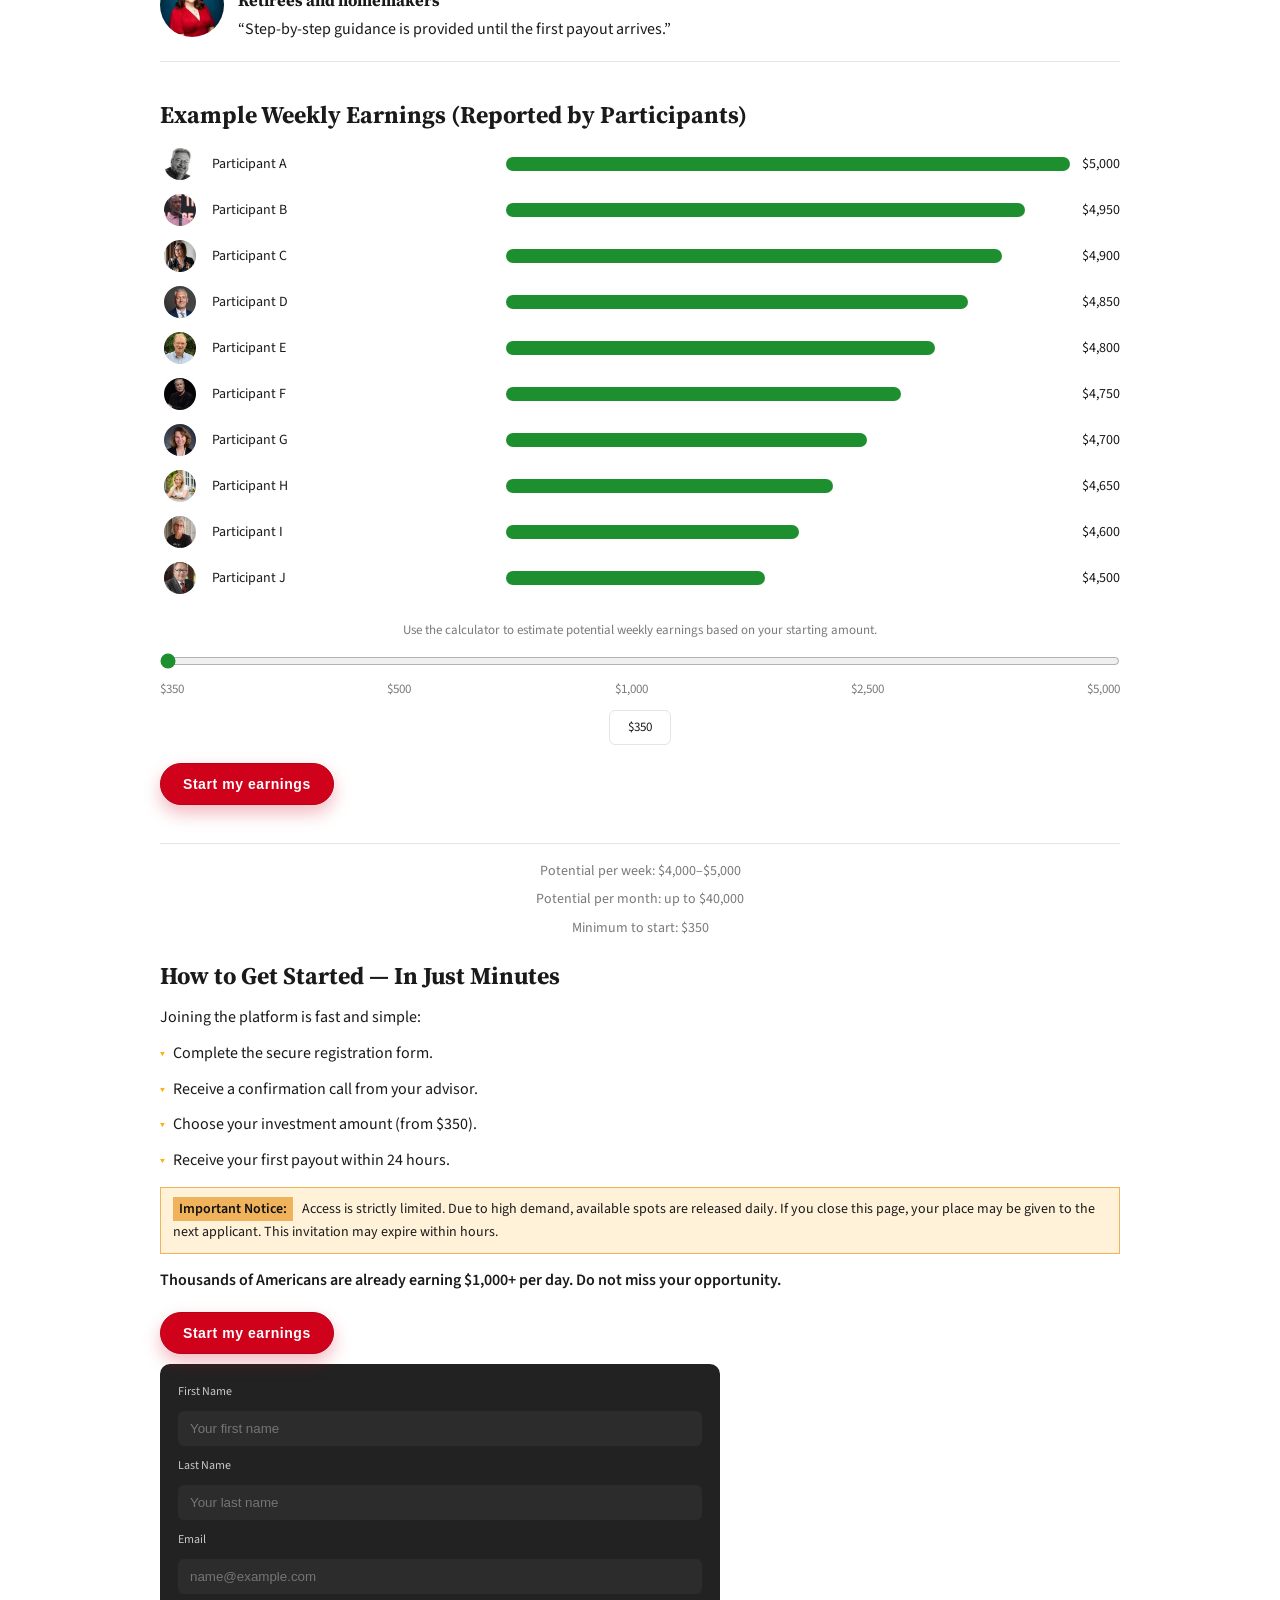
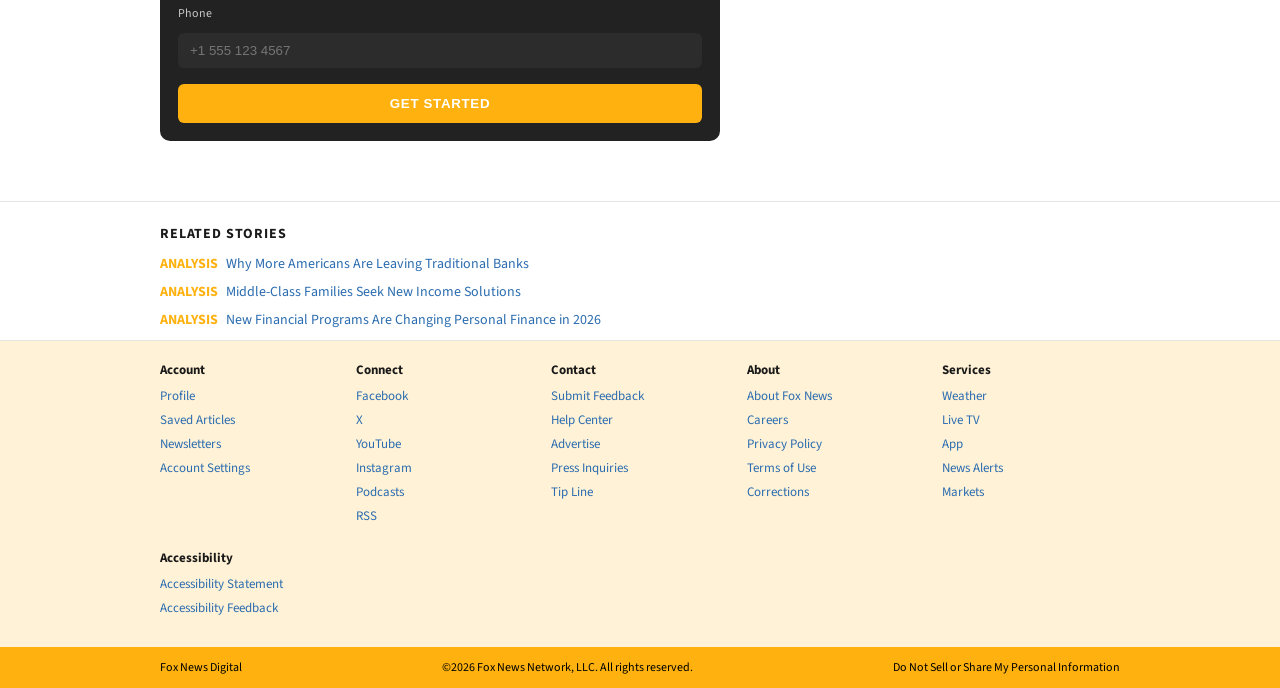
==== commit 320d251e: "asdqweqqcqcz" ====
--- a/index.html
+++ b/index.html
@@ -1,5 +1,5 @@
 <!doctype html>
-<html lang="ru">
+<html lang="en">
   <head>
     <meta charset="utf-8" />
     <meta name="viewport" content="width=device-width, initial-scale=1" />
@@ -13,38 +13,42 @@
     <link rel="stylesheet" href="styles.css" />
   </head>
   <body class="js-loading">
-    <div class="utility-bar">
-      <div class="container utility-inner">
-        <div class="utility-left">
-          <span class="burger" aria-hidden="true"></span>
-          <span class="utility-menu">Menu</span>
-        </div>
-        <div class="utility-center">
-          <span class="utility-brand">CBC</span>
-        </div>
-        <div class="utility-right">
-          <span class="utility-search"
-            ><img src="img/search.jpg" alt="Car" />Search</span
-          >
-          <span class="utility-signin">Sign In</span>
-        </div>
-      </div>
-    </div>
-
     <header class="topbar">
       <div class="container topbar-inner">
-        <div class="logo">Fox News</div>
+        <div class="logo">
+          <img class="topbar-logo" src="img/foxnews.jpg" alt="Fox News" />
+        </div>
         <nav class="nav">
-          <a href="#">Top Stories</a>
-          <a href="#">Local</a>
-          <a href="#">Climate</a>
-          <a href="#">World</a>
-          <a href="#">Canada</a>
+          <a href="#">U.S.</a>
           <a href="#">Politics</a>
           <a href="#">Business</a>
-          <a href="#">The National</a>
+          <a href="#">Economy</a>
+          <a href="#">Markets</a>
+          <a href="#">Personal Finance</a>
           <a href="#">Health</a>
+          <a href="#">Opinion</a>
+          <a href="#">Video</a>
         </nav>
+        <div class="topbar-actions">
+          <div class="topbar-meta">
+            <button class="topbar-link" type="button">
+              <svg class="topbar-icon" viewBox="0 0 24 24" aria-hidden="true">
+                <path
+                  d="M10 3a7 7 0 1 0 4.32 12.52l4.58 4.58 1.41-1.41-4.58-4.58A7 7 0 0 0 10 3Zm0 2a5 5 0 1 1 0 10 5 5 0 0 1 0-10Z"
+                />
+              </svg>
+              <span>Search</span>
+            </button>
+            <button class="topbar-link" type="button">
+              <svg class="topbar-icon" viewBox="0 0 24 24" aria-hidden="true">
+                <path
+                  d="M12 12a4 4 0 1 0-4-4 4 4 0 0 0 4 4Zm0 2c-4.42 0-8 2.24-8 5v1h16v-1c0-2.76-3.58-5-8-5Z"
+                />
+              </svg>
+              <span>Sign In</span>
+            </button>
+          </div>
+        </div>
       </div>
     </header>
 
@@ -581,6 +585,10 @@
           const getStarted = site.getStarted || {};
           const related = site.related || {};
           const footer = site.footer || {};
+          const ctaText = site.ctaText || "Start my earnings";
+          const ctaMarkup = `<div class="cta-spot"><button class="cta-pill" type="button">${escapeHtml(
+            ctaText,
+          )}</button></div>`;
 
           const heroImage = toUrl(article.heroImage || mainImage);
           const howImage = toUrl(howItWorks.image || mainImage);
@@ -688,6 +696,7 @@
               ${(howItWorks.who || [])
                 .map((p) => `<p>${escapeHtml(p)}</p>`)
                 .join("")}
+              ${ctaMarkup}
             `;
           }
 
@@ -743,6 +752,7 @@
                   })
                   .join("")}
               </div>
+              ${ctaMarkup}
             `;
           }
 
@@ -785,6 +795,7 @@
               ${(taxes.lines || []).map((p) => `<p>${escapeHtml(p)}</p>`).join("")}
               <h2>${escapeHtml(deposit.heading || "")}</h2>
               ${(deposit.lines || []).map((p) => `<p>${escapeHtml(p)}</p>`).join("")}
+              ${ctaMarkup}
               <h2>${escapeHtml(participants.storiesHeading || "")}</h2>
               <div class="story-list">
                 ${(participants.stories || [])
@@ -846,6 +857,7 @@
                 </div>
                 <div class="calc-box">$${initialValue}</div>
               </div>
+              ${ctaMarkup}
             `;
 
             const range = resultsSection.querySelector(
@@ -882,6 +894,7 @@
                 ${escapeHtml(getStarted.notice || "")}
               </div>
               <p class="cta-line">${escapeHtml(getStarted.cta || "")}</p>
+              ${ctaMarkup}
               <div class="form-card-dark">
                 ${(form.fields || [])
                   .map(
--- a/styles.css
+++ b/styles.css
@@ -131,9 +131,11 @@
 }
 
 .topbar-logo {
-  height: 18px;
+  height: 74px;
   width: auto;
   display: block;
+  margin-top: -24px;
+  margin-bottom: -18px;
 }
 
 .topbar {
@@ -145,12 +147,15 @@
 .topbar-inner {
   display: flex;
   align-items: center;
+  justify-content: space-between;
   gap: 24px;
 }
 
 .logo {
   font-weight: 700;
   letter-spacing: 0.12em;
+  flex-shrink: 0;
+  position: relative;
 }
 
 .nav {
@@ -158,6 +163,68 @@
   gap: 18px;
   flex-wrap: wrap;
   font-size: 14px;
+  flex: 1;
+  min-width: 0;
+}
+
+.topbar-actions {
+  display: flex;
+  align-items: center;
+  gap: 18px;
+  flex-shrink: 0;
+}
+
+.topbar-meta {
+  display: flex;
+  align-items: center;
+  gap: 18px;
+  font-size: 13px;
+}
+
+.topbar-link {
+  display: inline-flex;
+  align-items: center;
+  gap: 6px;
+  border: none;
+  background: transparent;
+  color: inherit;
+  font: inherit;
+  cursor: pointer;
+  padding: 4px 6px;
+}
+
+.topbar-link:hover {
+  opacity: 0.85;
+}
+
+.topbar-icon {
+  width: 16px;
+  height: 16px;
+  fill: currentColor;
+}
+
+.cta-spot {
+  display: flex;
+  justify-content: flex-start;
+  margin: 18px 0 10px;
+}
+
+.cta-pill {
+  background: var(--red);
+  border: 1px solid #b80017;
+  color: #fff;
+  padding: 12px 22px;
+  border-radius: 999px;
+  font-size: 14px;
+  font-weight: 700;
+  letter-spacing: 0.04em;
+  text-transform: none;
+  cursor: pointer;
+  box-shadow: 0 8px 18px rgba(208, 2, 27, 0.28);
+}
+
+.cta-pill:hover {
+  background: #ff1c2e;
 }
 
 .article {
@@ -197,7 +264,7 @@
 .hero img {
   display: block;
   width: 100%;
-  height: 360px;
+  height: 100vh;
   object-fit: cover;
   object-position: center;
 }
@@ -243,7 +310,7 @@
   width: 100%;
   height: 360px;
   object-fit: cover;
-  object-position: center;
+  object-position: 50% 20%;
 }
 
 .video-still {
@@ -343,7 +410,7 @@
   width: 100%;
   height: 220px;
   object-fit: cover;
-  object-position: center;
+  object-position: 50% 20%;
 }
 
 .banner figcaption {
@@ -368,7 +435,7 @@
   width: 100%;
   height: 220px;
   object-fit: cover;
-  object-position: center;
+  object-position: 50% 20%;
   border-radius: 8px;
 }
 
@@ -412,7 +479,7 @@
   height: 64px;
   border-radius: 50%;
   object-fit: cover;
-  object-position: center;
+  object-position: 50% 20%;
   justify-self: center;
 }
 
@@ -445,7 +512,7 @@
   height: 32px;
   border-radius: 50%;
   object-fit: cover;
-  object-position: center;
+  object-position: 50% 20%;
   justify-self: center;
 }
 
@@ -631,6 +698,21 @@
     flex-direction: column;
     align-items: flex-start;
   }
+
+  .topbar-actions {
+    align-items: flex-start;
+    width: 100%;
+  }
+
+  .topbar-logo {
+    height: 58px;
+    margin-top: -16px;
+    margin-bottom: -12px;
+  }
+
+  .cta-spot {
+    justify-content: flex-start;
+  }
 }
 .form-card-dark button:hover {
   background-color: rgba(255, 255, 0, 0.81);
